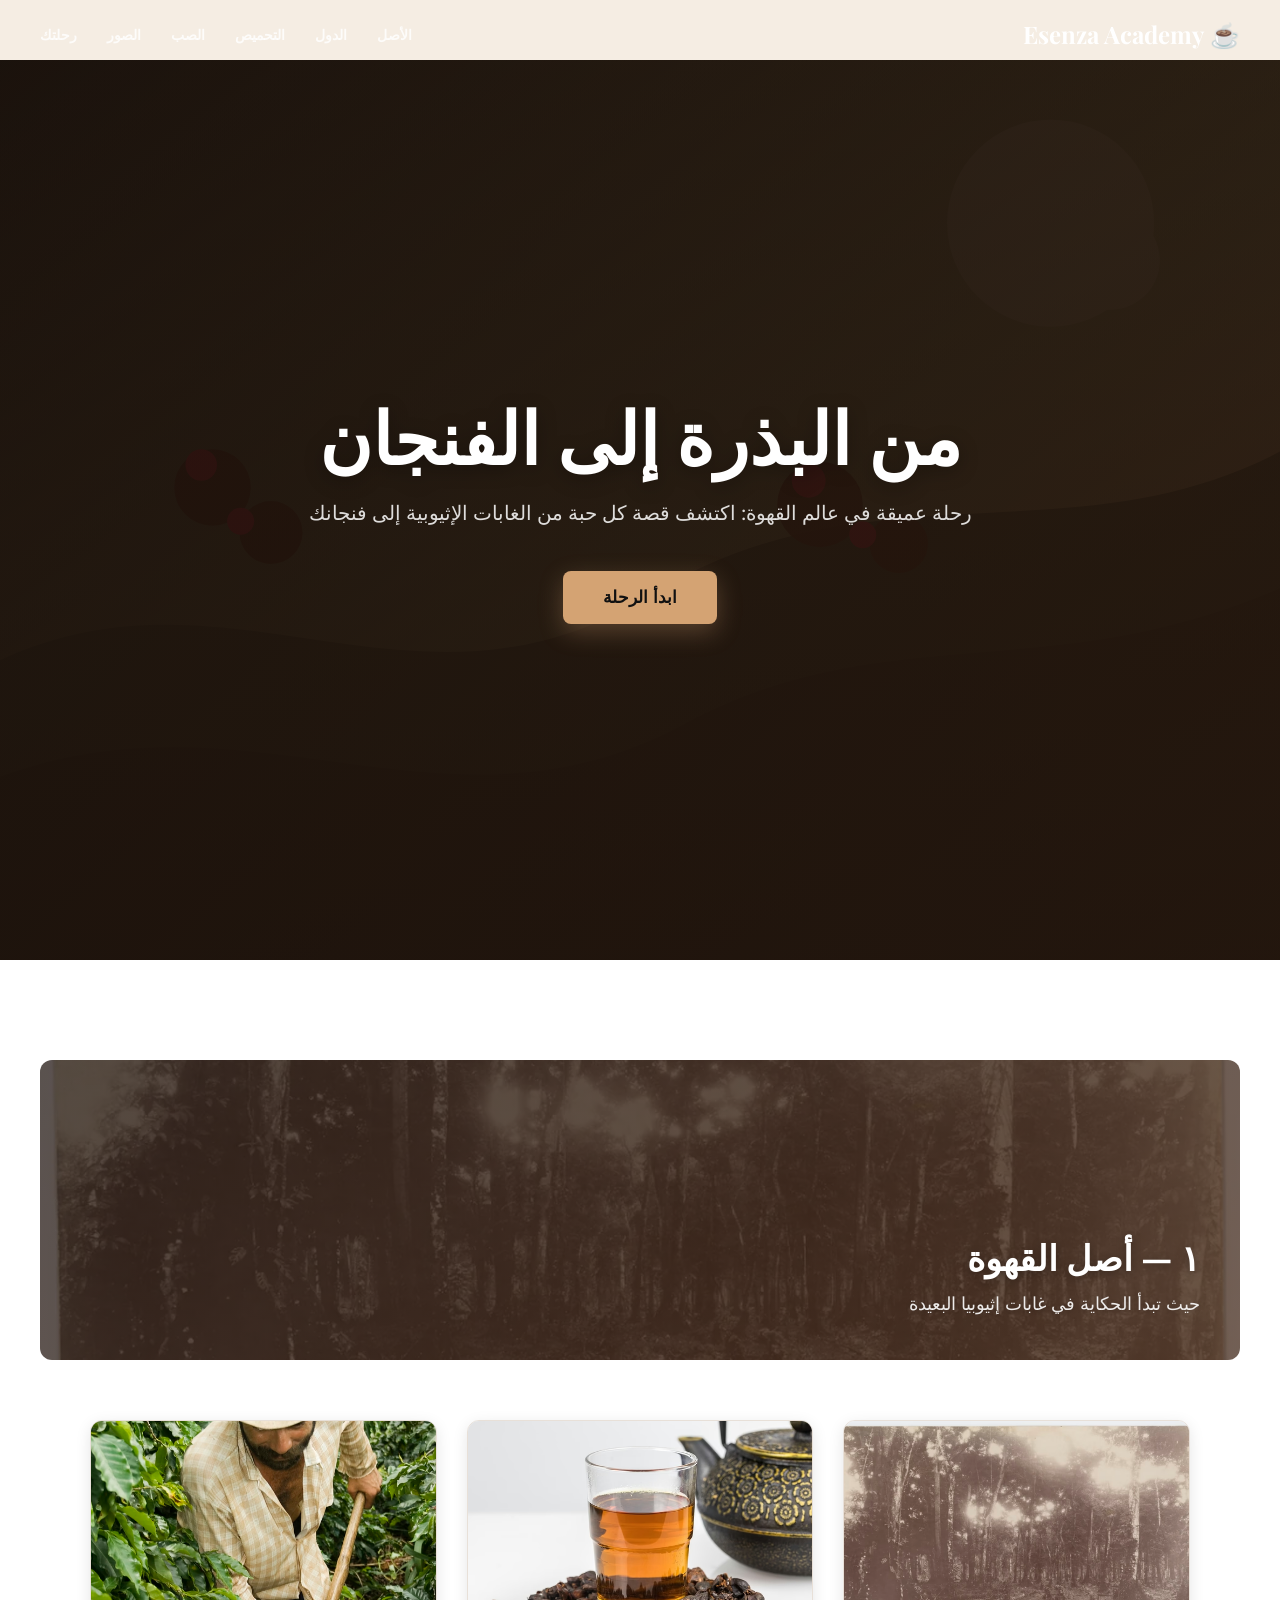
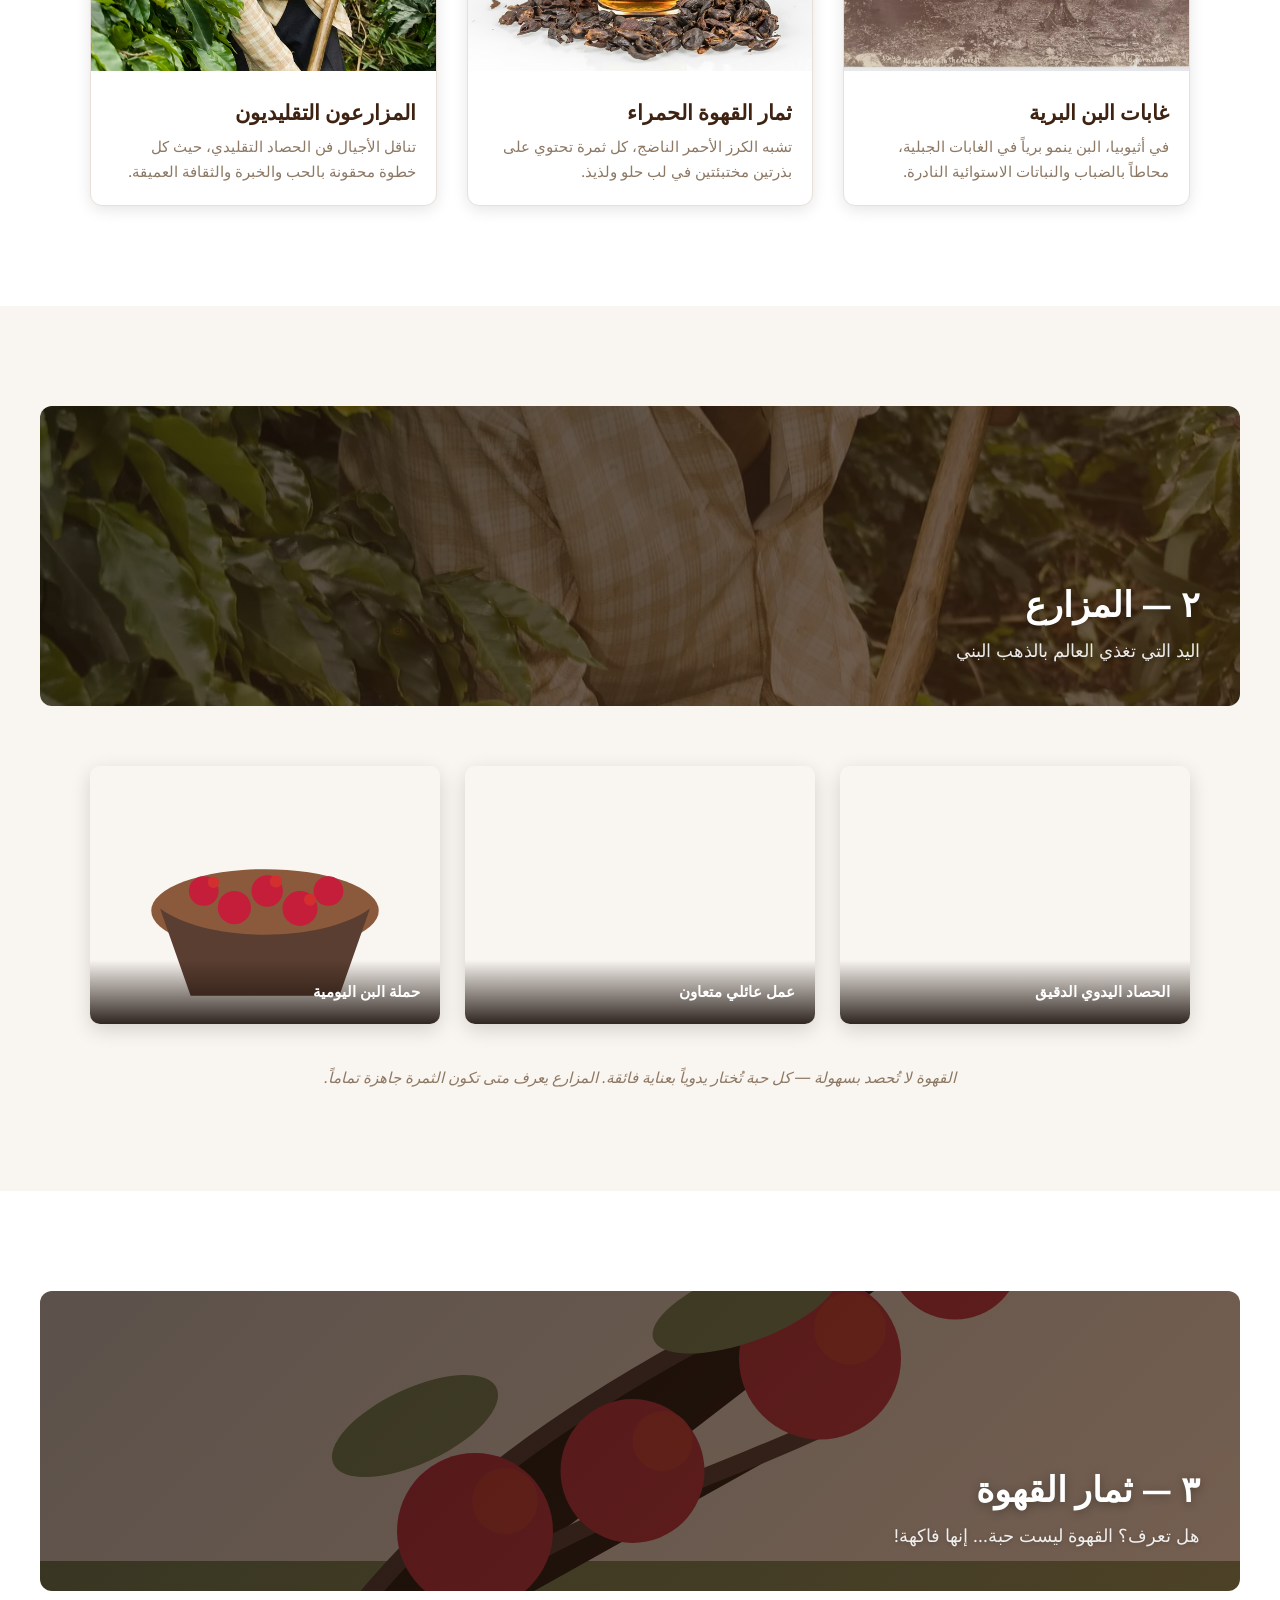
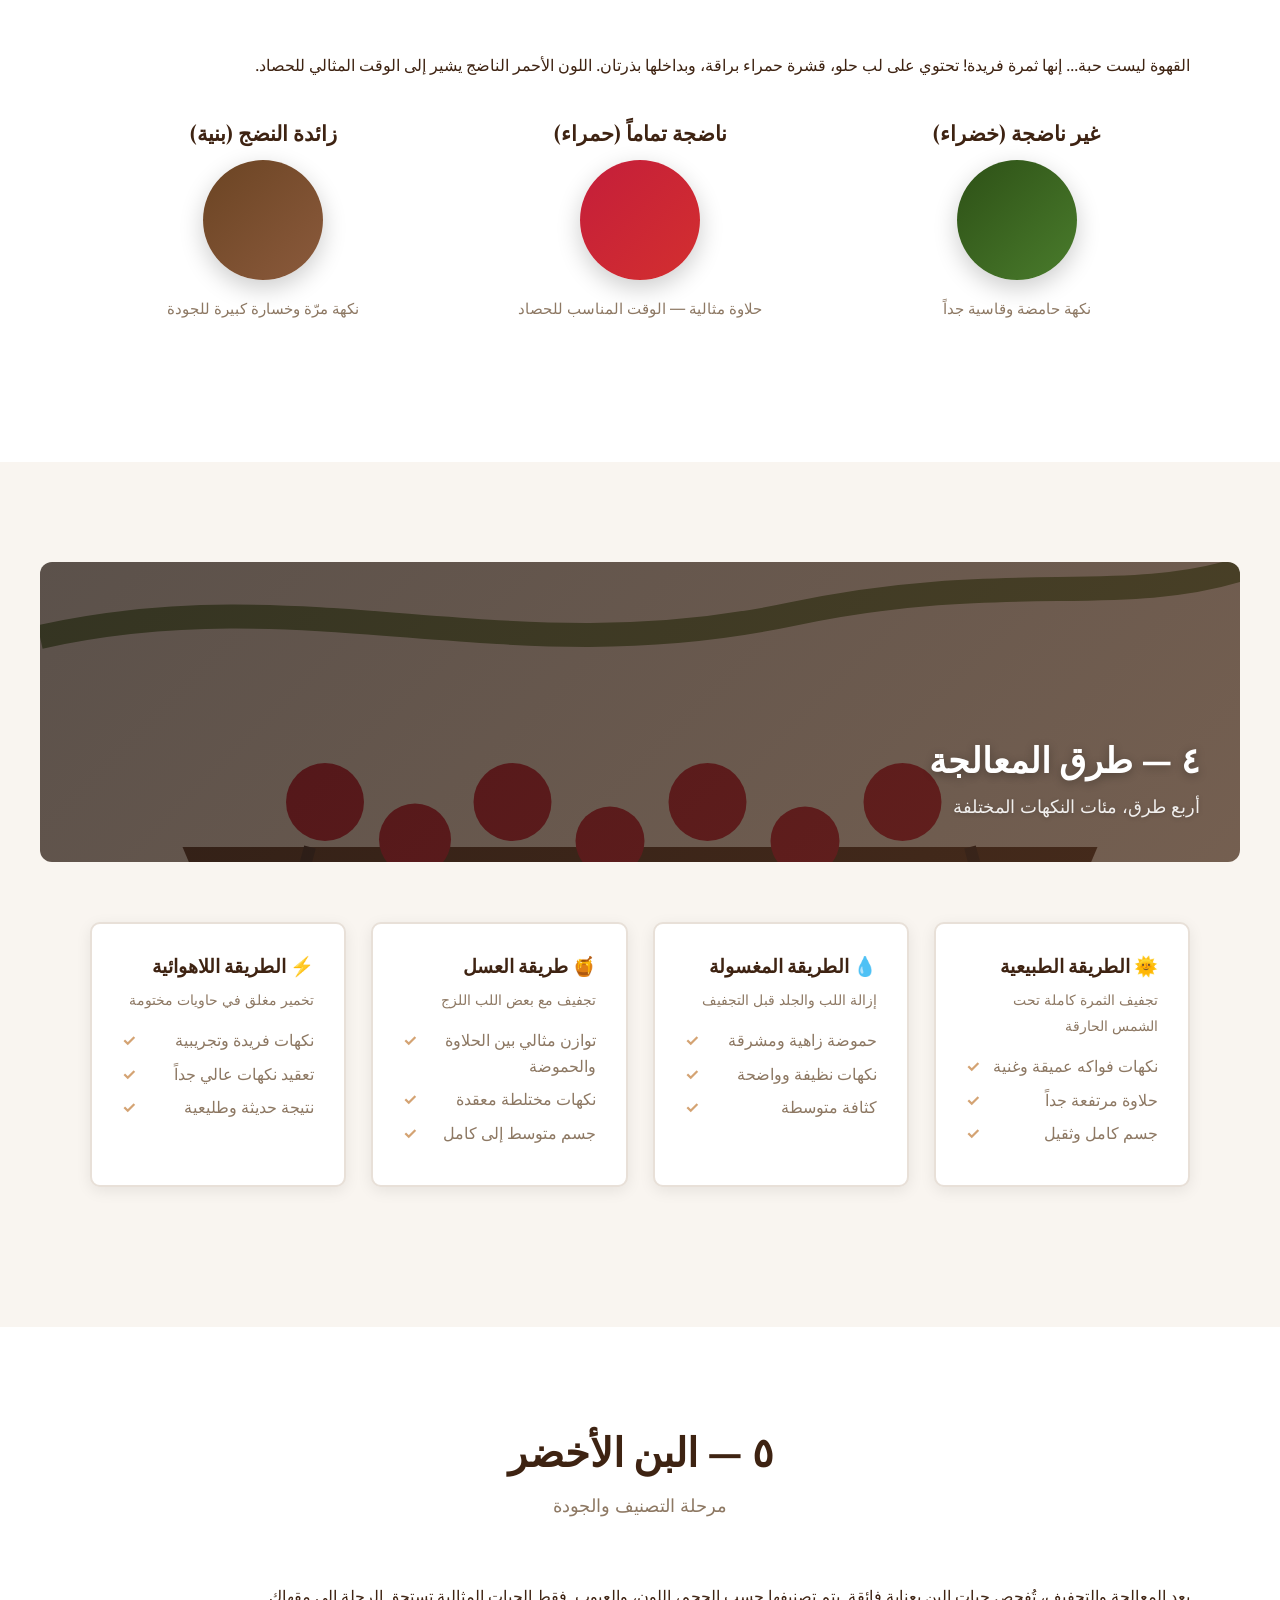
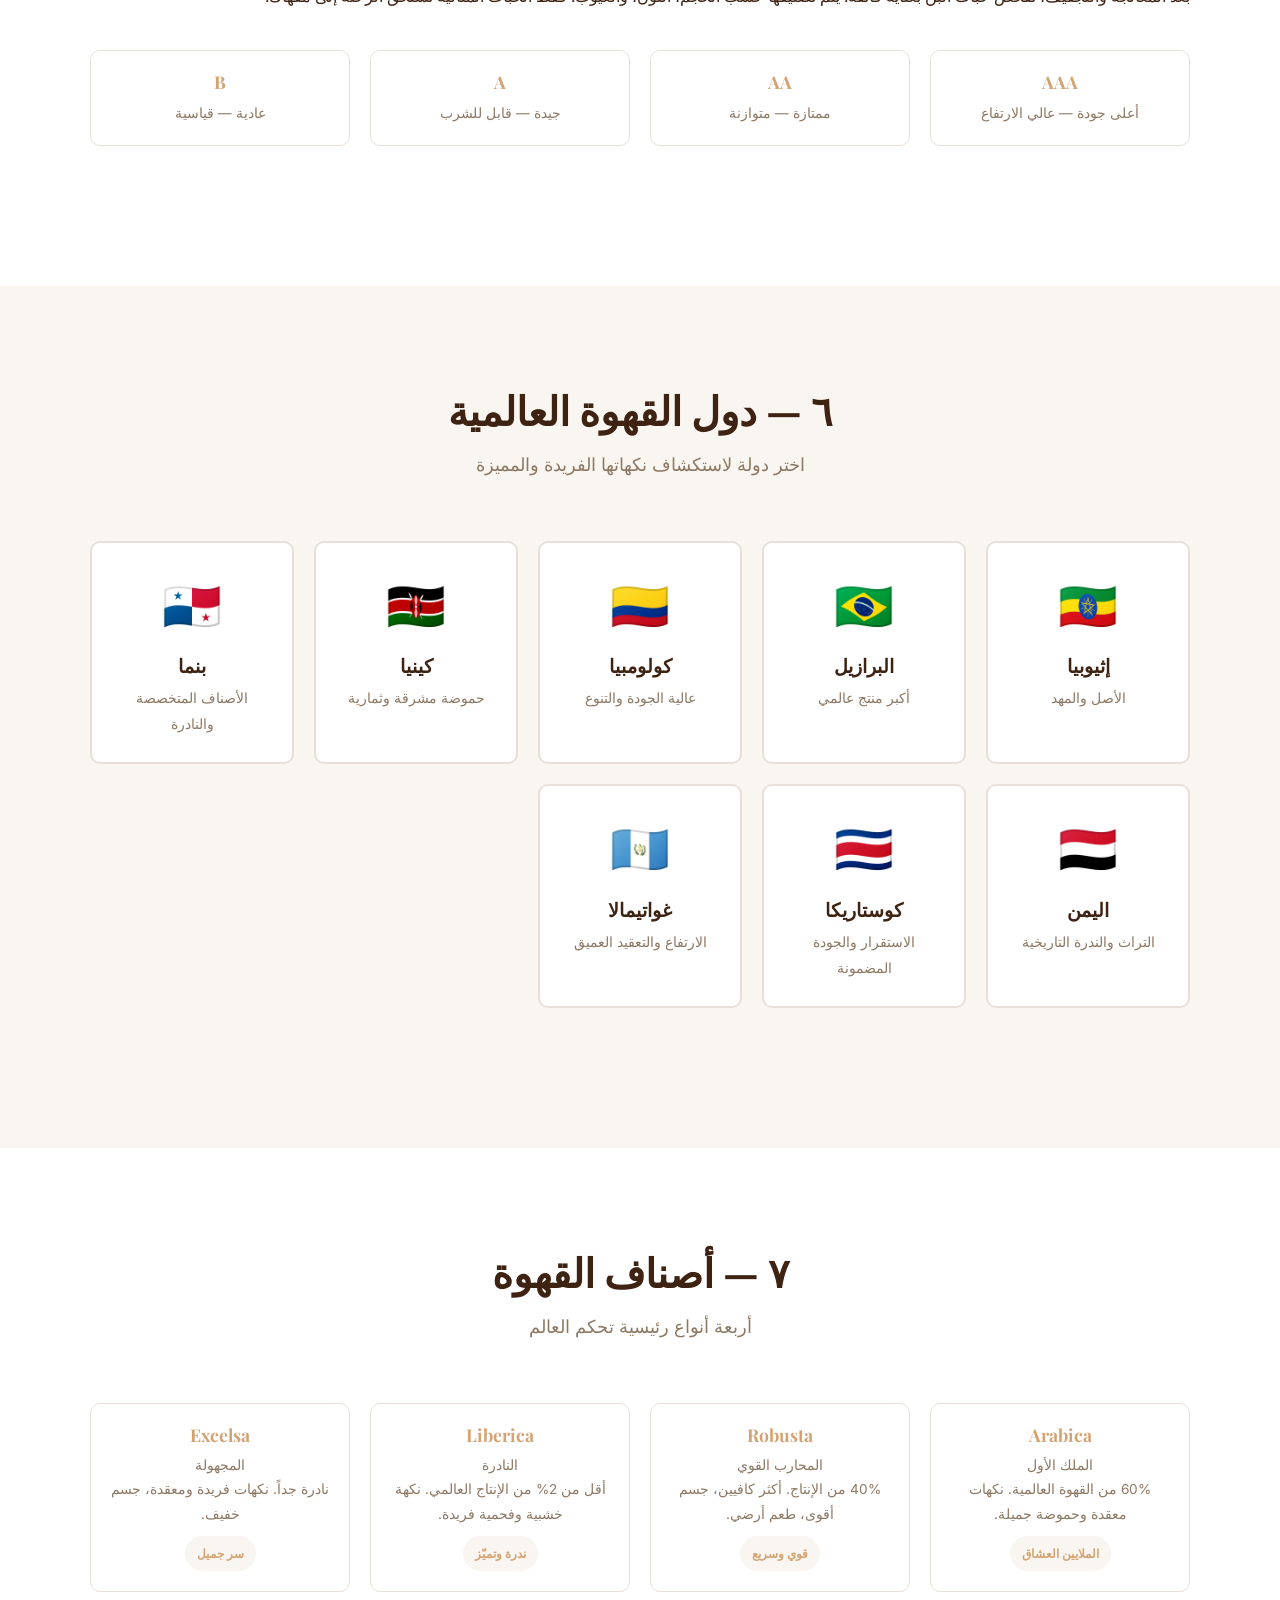
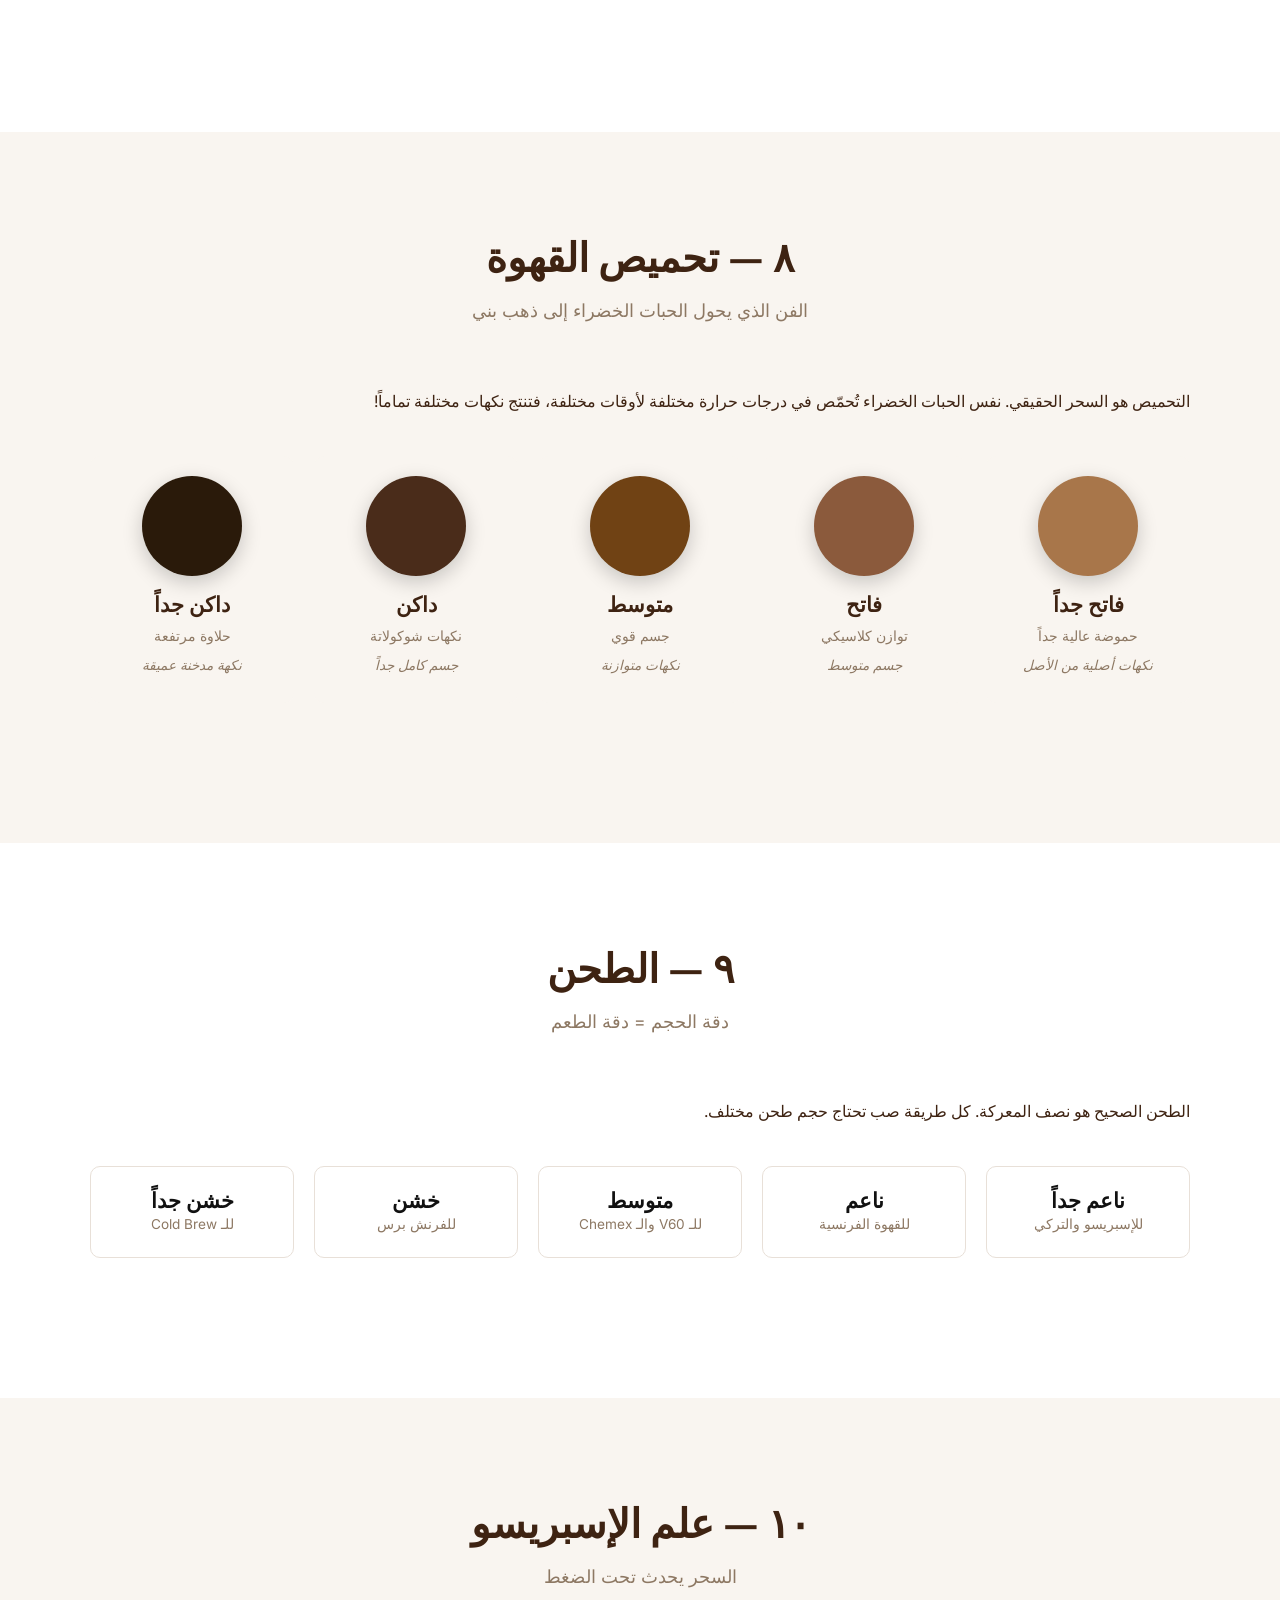
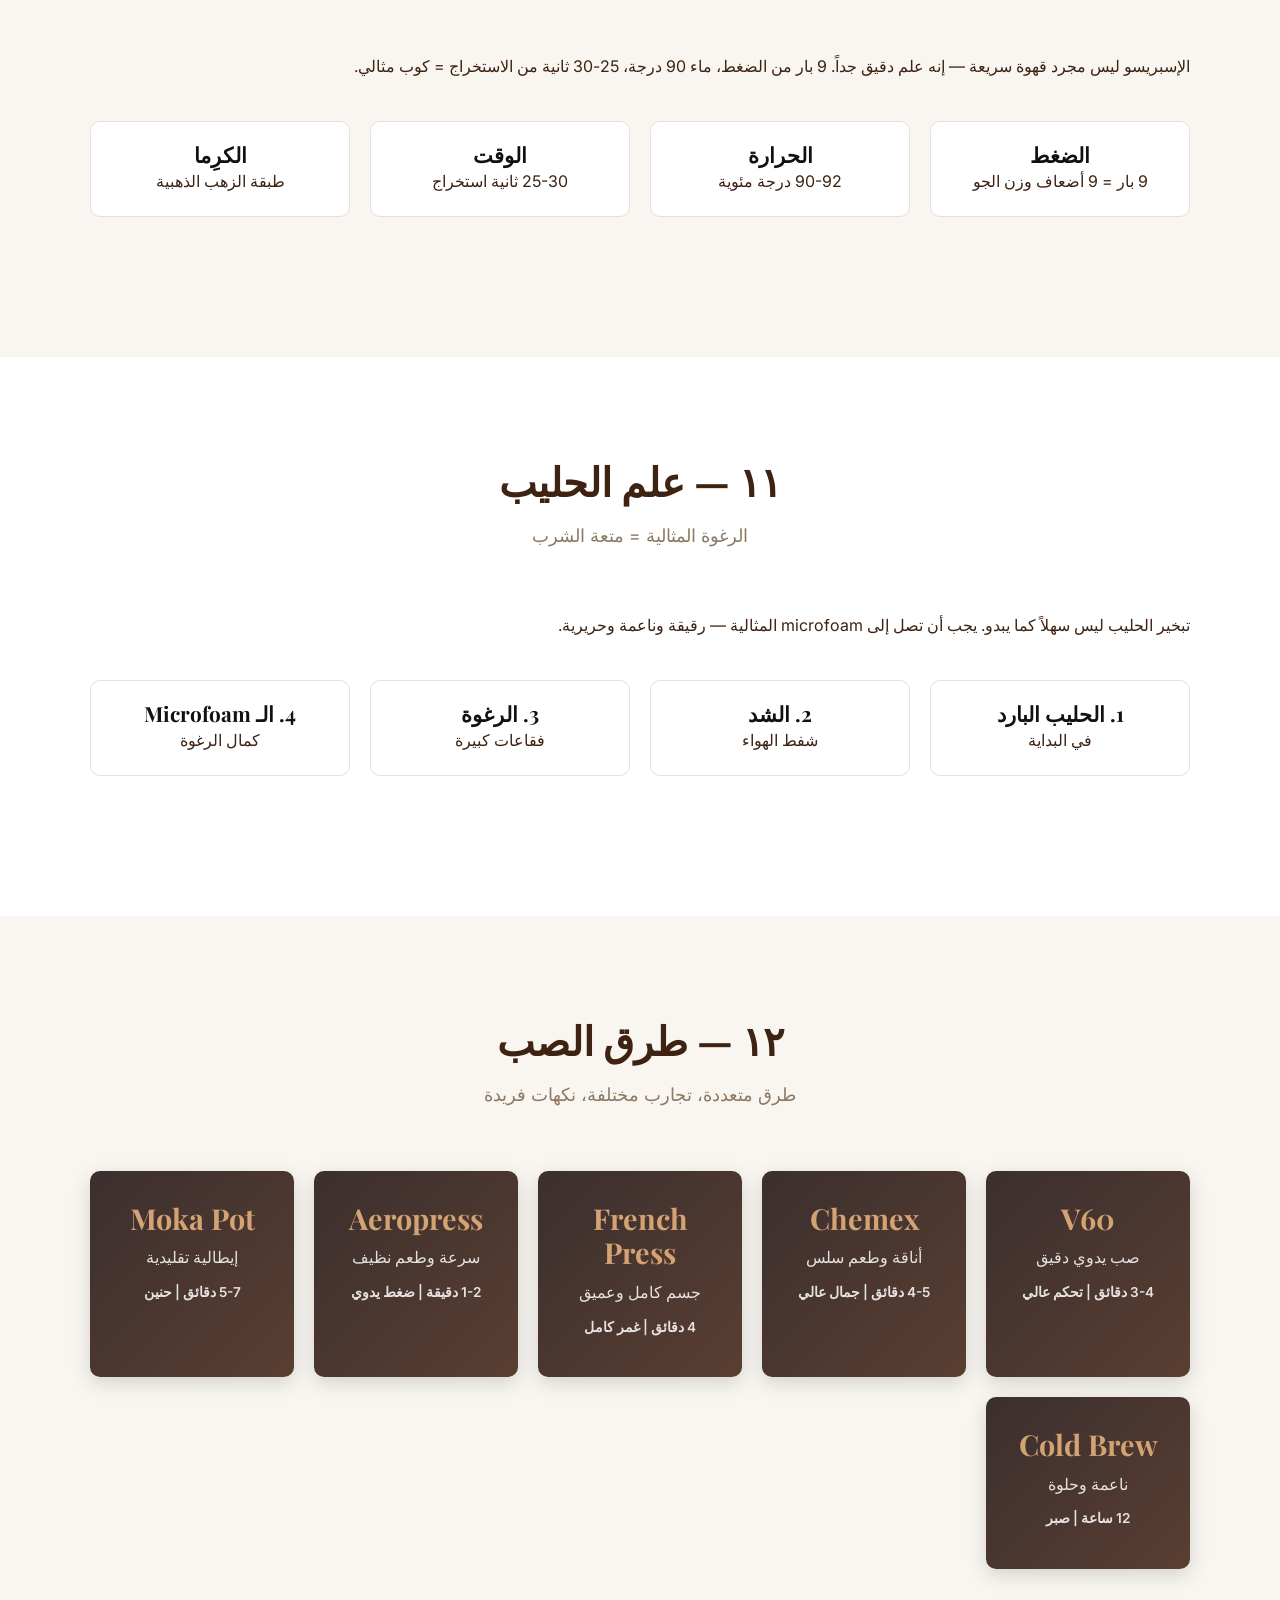
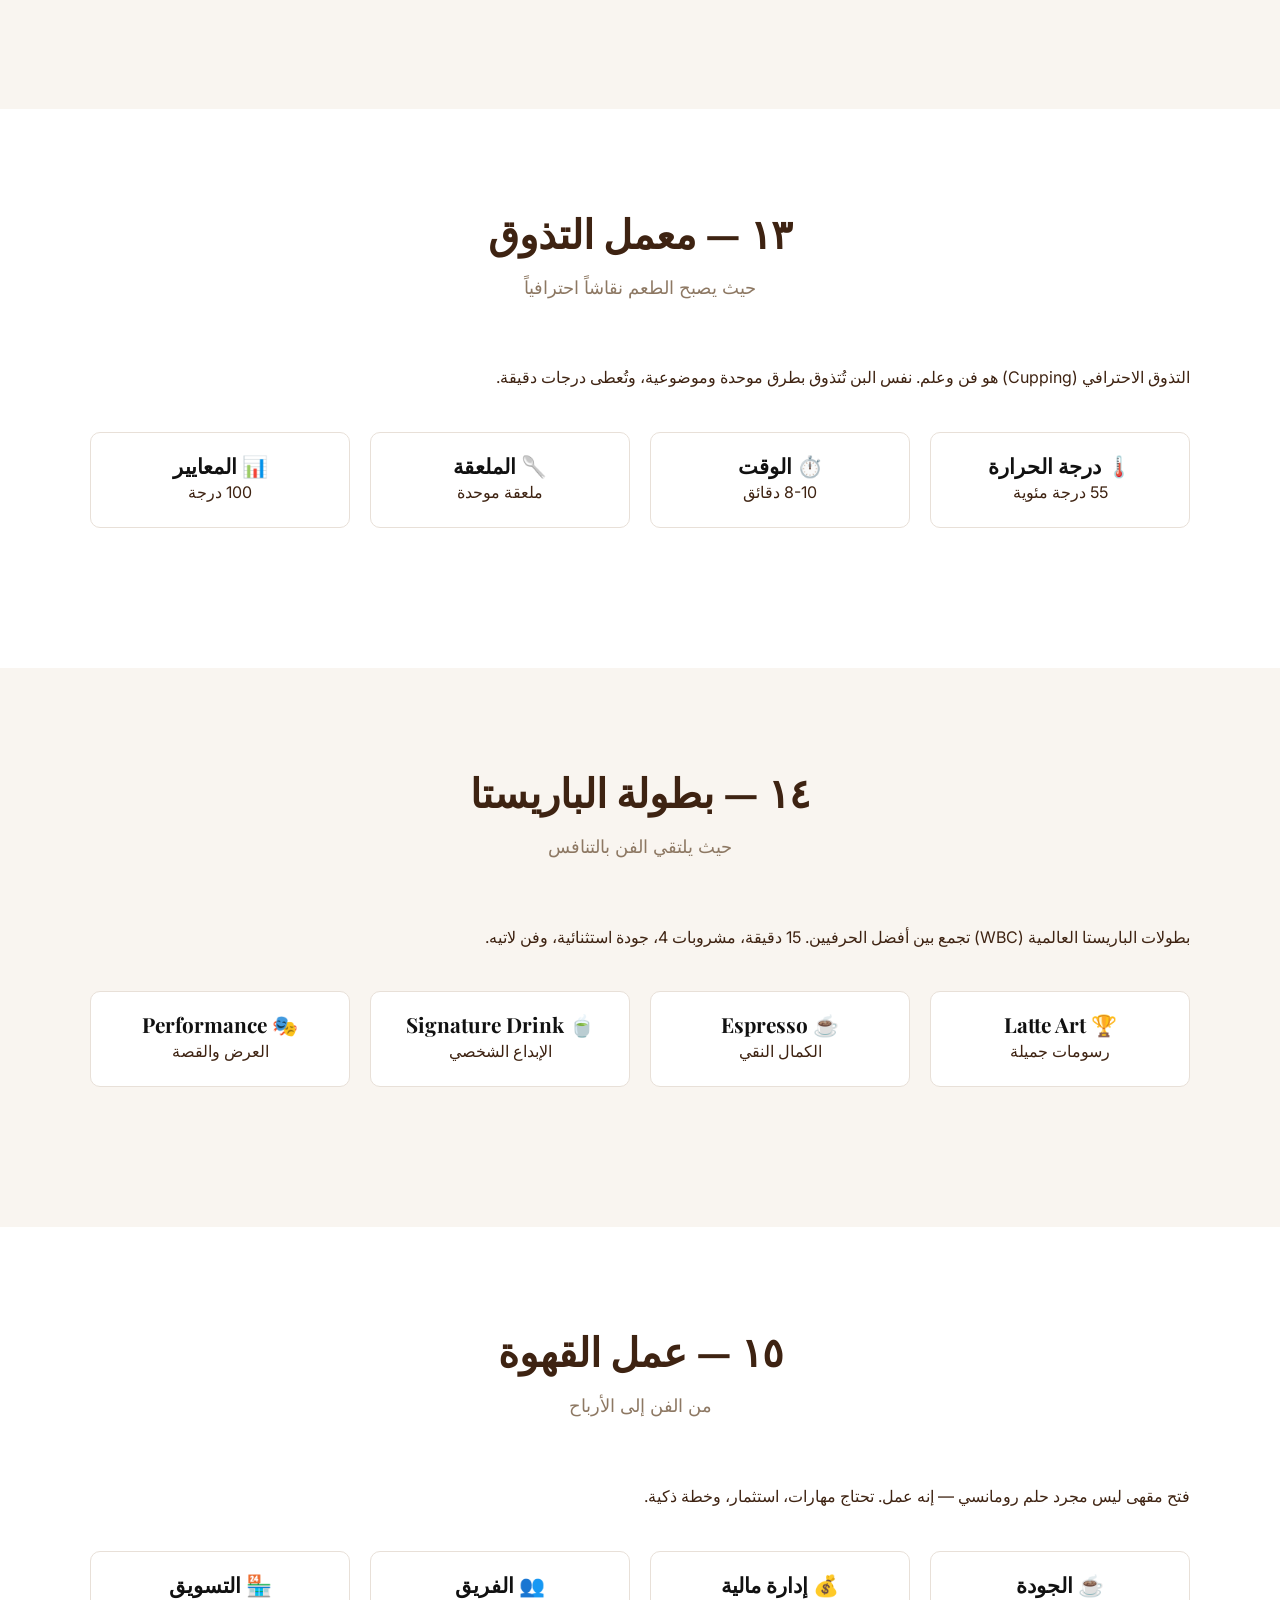
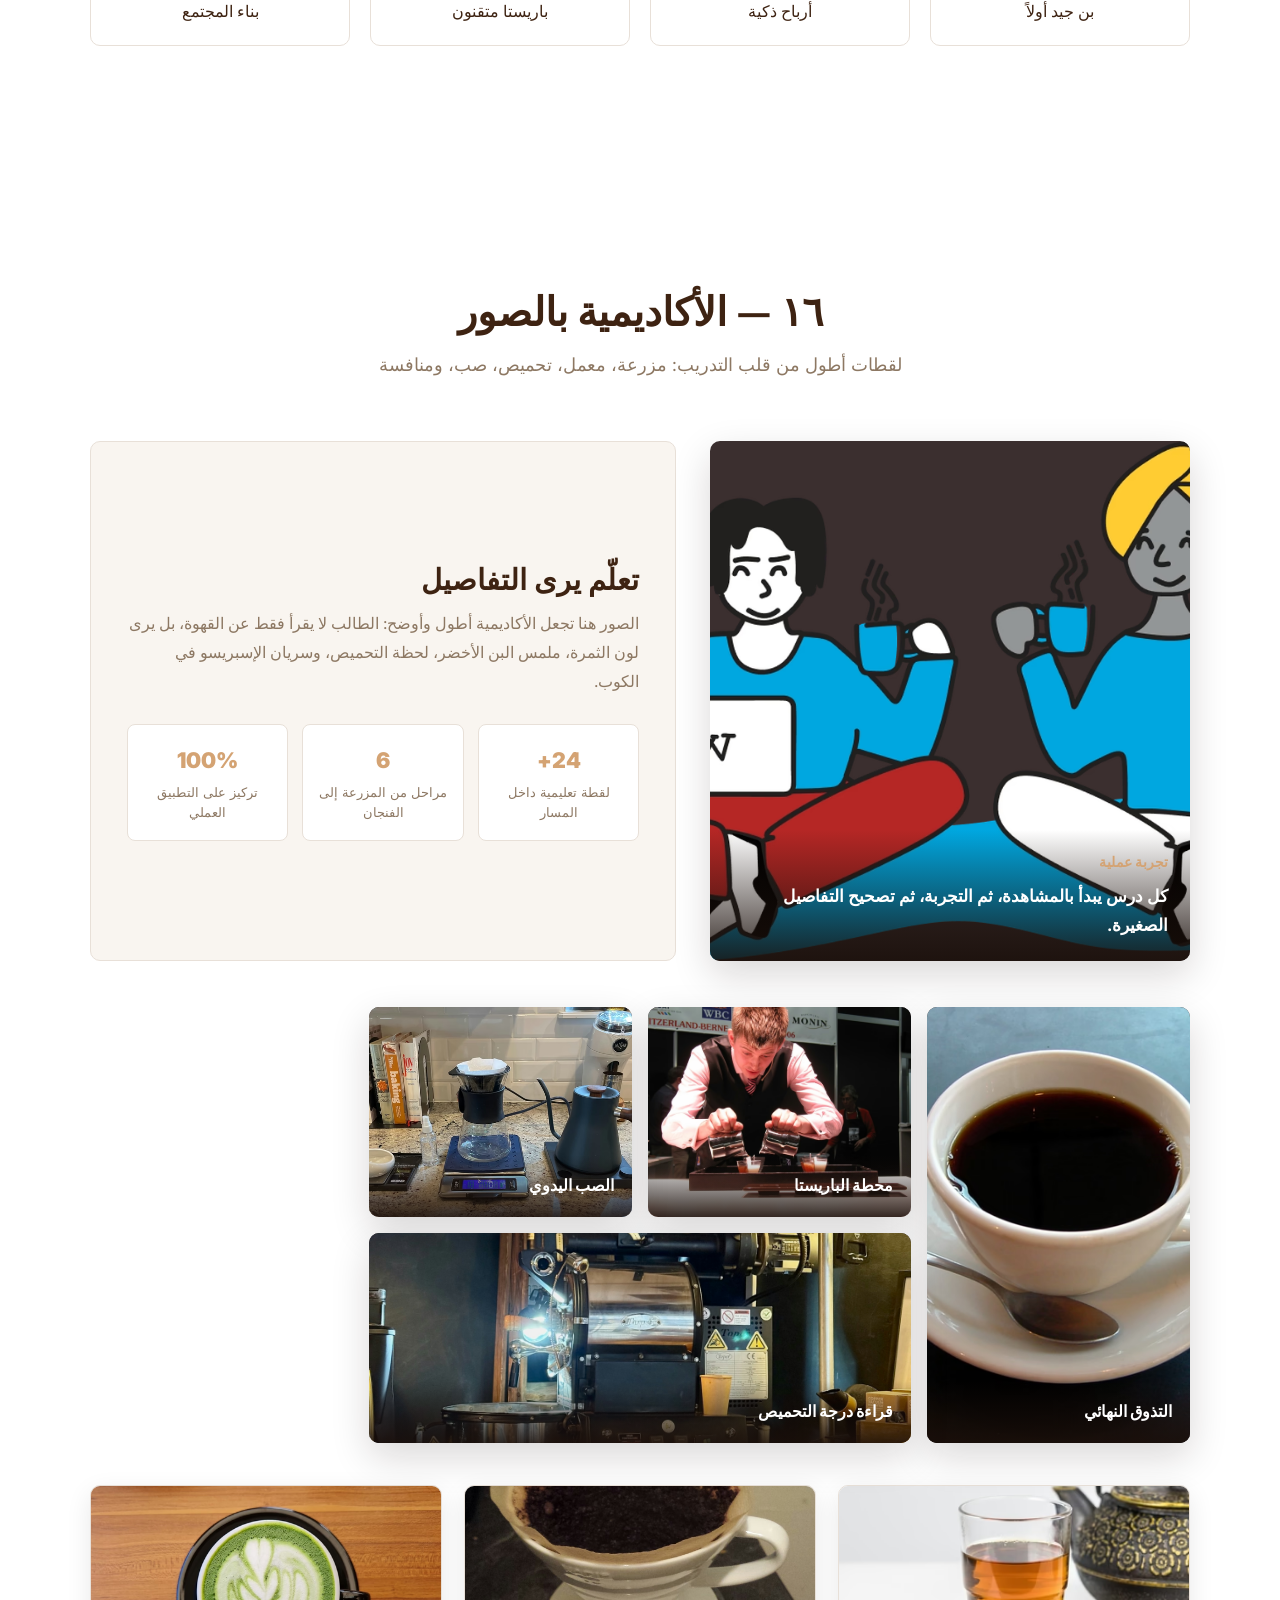
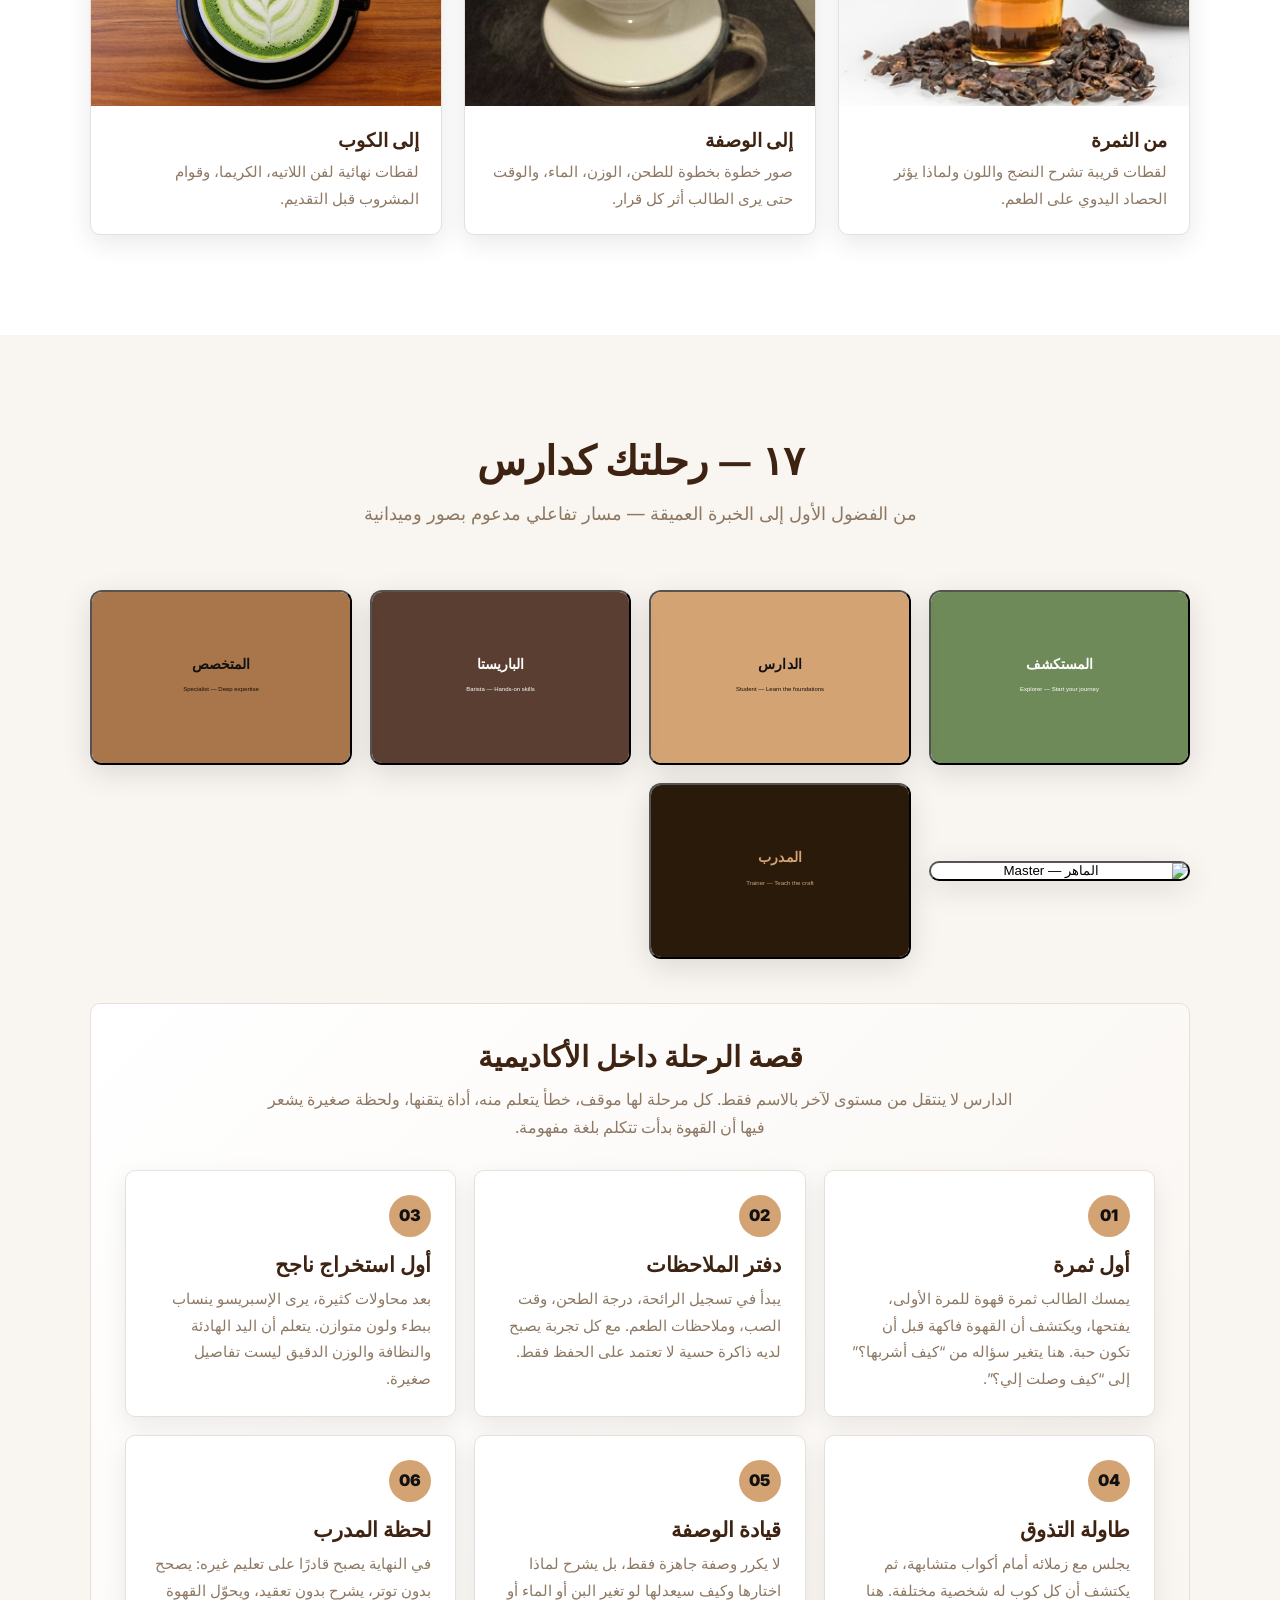
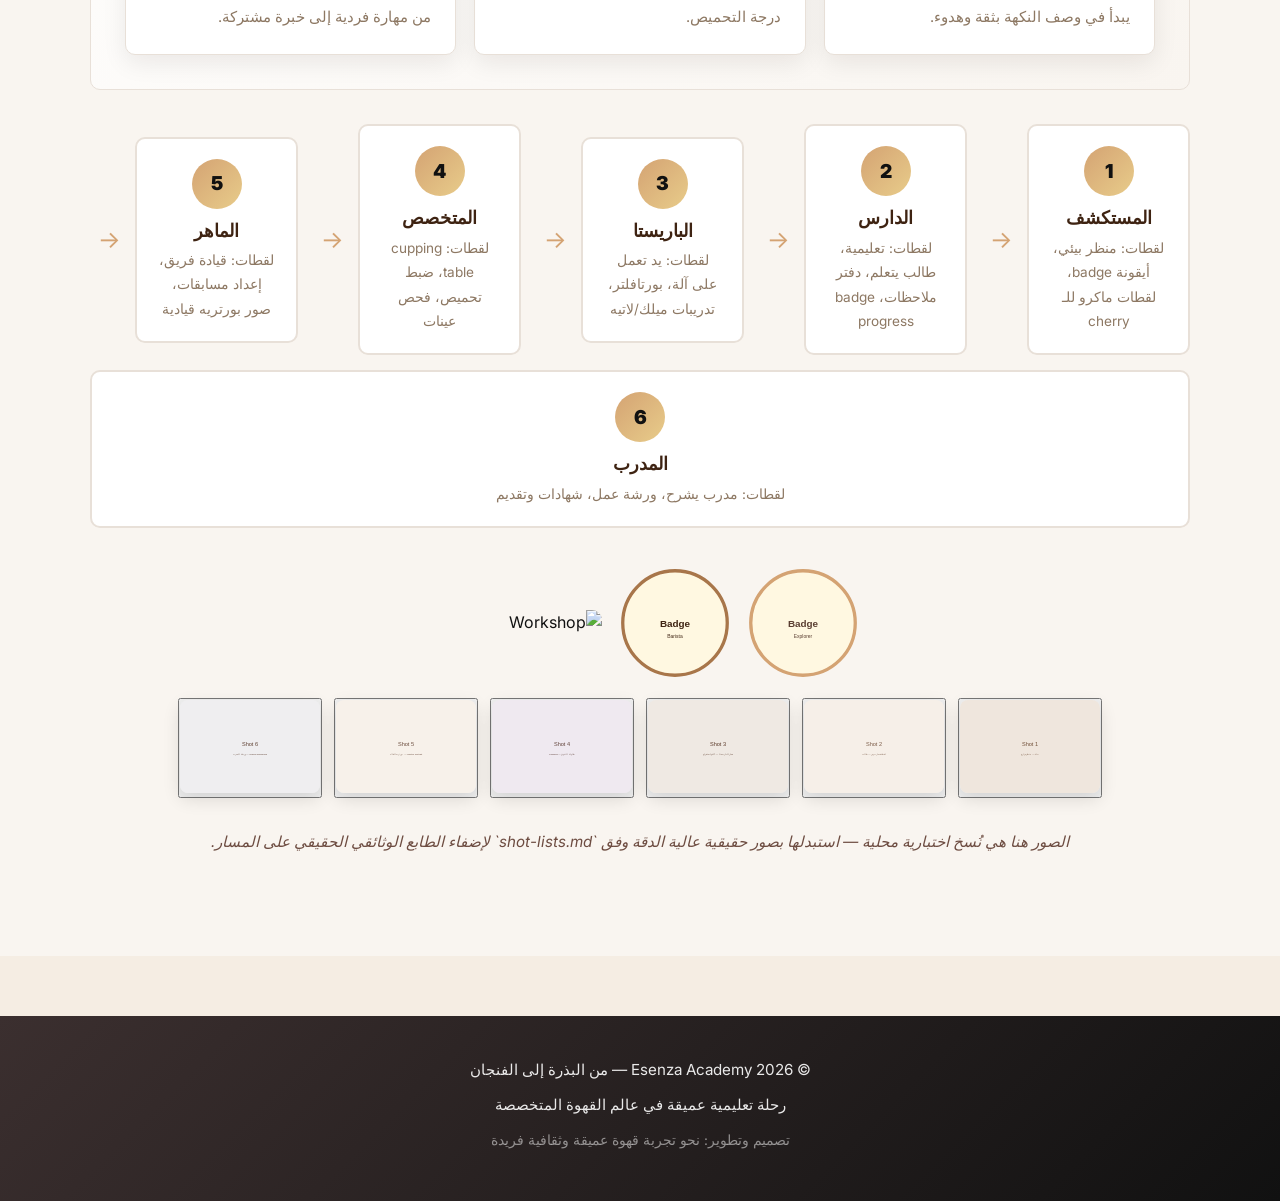
==== academy-index.html @ d003ab55 "Initial commit — أكاديمية الأيادي البيضاء للقهوة" ====
<!DOCTYPE html>
<html lang="ar" dir="rtl">
<head>
    <meta charset="UTF-8">
    <meta name="viewport" content="width=device-width, initial-scale=1.0">
    <meta name="description" content="Esenza Academy - From Seed to Cup: أكاديمية قهوة متخصصة تأخذك في رحلة من المزرعة إلى الفنجان">
    <title>Esenza Academy — من البذرة إلى الفنجان</title>
    <link rel="stylesheet" href="academy-styles.css">
    <link href="https://fonts.googleapis.com/css2?family=Playfair+Display:wght@400;700&family=Inter:wght@300;400;600;700&display=swap" rel="stylesheet">
</head>
<body>

<!-- NAVIGATION BAR -->
<nav class="navbar">
    <div class="nav-container">
        <div class="logo">
            <h1>☕ Esenza Academy</h1>
            <span>من البذرة إلى الفنجان</span>
        </div>
        <ul class="nav-links">
            <li><a href="#origin">الأصل</a></li>
            <li><a href="#origins-map">الدول</a></li>
            <li><a href="#roasting">التحميص</a></li>
            <li><a href="#brewing">الصب</a></li>
            <li><a href="#visual-academy">الصور</a></li>
            <li><a href="#journey">رحلتك</a></li>
        </ul>
    </div>
</nav>

<!-- HERO SECTION -->
<section class="hero">
    <div class="hero-overlay"></div>
    <div class="hero-content">
        <h1 class="hero-title">من البذرة إلى الفنجان</h1>
        <p class="hero-subtitle">رحلة عميقة في عالم القهوة: اكتشف قصة كل حبة من الغابات الإثيوبية إلى فنجانك</p>
        <button class="cta-button">ابدأ الرحلة</button>
    </div>
</section>

<!-- SECTION 1: THE ORIGIN OF COFFEE -->
<section id="origin" class="academy-section">
    <div class="section-hero" style="background: linear-gradient(135deg, rgba(26,15,10,0.7), rgba(62,35,18,0.7)), url('assets/images/derivatives/photo-forest-1280.webp'); background-size: cover; background-position: center;">
        <div class="section-header">
            <h2>١ — أصل القهوة</h2>
            <p>حيث تبدأ الحكاية في غابات إثيوبيا البعيدة</p>
        </div>
    </div>
    <div class="section-content">
        <div class="content-grid">
            <div class="content-card">
                <picture>
                    <source type="image/avif" srcset="assets/images/derivatives/photo-forest-320.avif 320w, assets/images/derivatives/photo-forest-640.avif 640w, assets/images/derivatives/photo-forest-1280.avif 1280w" sizes="(max-width:600px) 100vw, 600px">
                    <source type="image/webp" srcset="assets/images/derivatives/photo-forest-320.webp 320w, assets/images/derivatives/photo-forest-640.webp 640w, assets/images/derivatives/photo-forest-1280.webp 1280w" sizes="(max-width:600px) 100vw, 600px">
                    <img src="assets/images/raster/photo-forest.jpg" alt="غابات البن الإثيوبية" loading="lazy" decoding="async" width="800" height="533">
                </picture>
                <h3>غابات البن البرية</h3>
                <p>في أثيوبيا، البن ينمو برياً في الغابات الجبلية، محاطاً بالضباب والنباتات الاستوائية النادرة.</p>
            </div>
            <div class="content-card">
                <picture>
                    <source type="image/avif" srcset="assets/images/derivatives/photo-cherries-320.avif 320w, assets/images/derivatives/photo-cherries-640.avif 640w, assets/images/derivatives/photo-cherries-1280.avif 1280w" sizes="(max-width:600px) 100vw, 600px">
                    <source type="image/webp" srcset="assets/images/derivatives/photo-cherries-320.webp 320w, assets/images/derivatives/photo-cherries-640.webp 640w, assets/images/derivatives/photo-cherries-1280.webp 1280w" sizes="(max-width:600px) 100vw, 600px">
                    <img src="assets/images/raster/photo-cherries.jpg" alt="حبات البن الحمراء" loading="lazy" decoding="async" width="800" height="533">
                </picture>
                <h3>ثمار القهوة الحمراء</h3>
                <p>تشبه الكرز الأحمر الناضج، كل ثمرة تحتوي على بذرتين مختبئتين في لب حلو ولذيذ.</p>
            </div>
            <div class="content-card">
                <picture>
                    <source type="image/avif" srcset="assets/images/derivatives/photo-farmer-320.avif 320w, assets/images/derivatives/photo-farmer-640.avif 640w, assets/images/derivatives/photo-farmer-1280.avif 1280w" sizes="(max-width:600px) 100vw, 600px">
                    <source type="image/webp" srcset="assets/images/derivatives/photo-farmer-320.webp 320w, assets/images/derivatives/photo-farmer-640.webp 640w, assets/images/derivatives/photo-farmer-1280.webp 1280w" sizes="(max-width:600px) 100vw, 600px">
                    <img src="assets/images/raster/photo-farmer.jpg" alt="مزارعون إثيوبيون" loading="lazy" decoding="async" width="800" height="533">
                </picture>
                <h3>المزارعون التقليديون</h3>
                <p>تناقل الأجيال فن الحصاد التقليدي، حيث كل خطوة محقونة بالحب والخبرة والثقافة العميقة.</p>
            </div>
        </div>
    </div>
</section>

<!-- SECTION 2: THE FARMER -->
<section class="academy-section alternate-bg">
    <div class="section-hero" style="background: linear-gradient(135deg, rgba(26,15,10,0.7), rgba(62,35,18,0.7)), url('assets/images/derivatives/photo-farmer-1280.webp'); background-size: cover; background-position: center;">
        <div class="section-header">
            <h2>٢ — المزارع</h2>
            <p>اليد التي تغذي العالم بالذهب البني</p>
        </div>
    </div>
    <div class="section-content">
        <div class="farmer-gallery">
            <div class="gallery-item">
                <picture>
                    <source type="image/avif" srcset="assets/images/derivatives/photo-cherries-320.avif 320w, assets/images/derivatives/photo-cherries-640.avif 640w, assets/images/derivatives/photo-cherries-1280.avif 1280w" sizes="(max-width:600px) 100vw, 200px">
                    <source type="image/webp" srcset="assets/images/derivatives/photo-cherries-320.webp 320w, assets/images/derivatives/photo-cherries-640.webp 640w, assets/images/derivatives/photo-cherries-1280.webp 1280w" sizes="(max-width:600px) 100vw, 200px">
                    <img src="assets/images/raster/photo-cherries.jpg" alt="حصاد البن" loading="lazy" decoding="async" width="200" height="133">
                </picture>
                <span class="caption">الحصاد اليدوي الدقيق</span>
            </div>
            <div class="gallery-item">
                <picture>
                    <source type="image/avif" srcset="assets/images/derivatives/photo-farmer-320.avif 320w, assets/images/derivatives/photo-farmer-640.avif 640w, assets/images/derivatives/photo-farmer-1280.avif 1280w" sizes="(max-width:600px) 100vw, 200px">
                    <source type="image/webp" srcset="assets/images/derivatives/photo-farmer-320.webp 320w, assets/images/derivatives/photo-farmer-640.webp 640w, assets/images/derivatives/photo-farmer-1280.webp 1280w" sizes="(max-width:600px) 100vw, 200px">
                    <img src="assets/images/raster/photo-farmer.jpg" alt="عائلة تعمل" loading="lazy" decoding="async" width="200" height="133">
                </picture>
                <span class="caption">عمل عائلي متعاون</span>
            </div>
            <div class="gallery-item">
                <img src="assets/images/photo-basket.min.svg" alt="سلة حصاد" loading="lazy" decoding="async">
                <span class="caption">حملة البن اليومية</span>
            </div>
        </div>
        <p class="gallery-description">القهوة لا تُحصد بسهولة — كل حبة تُختار يدوياً بعناية فائقة. المزارع يعرف متى تكون الثمرة جاهزة تماماً.</p>
    </div>
</section>

<!-- SECTION 3: COFFEE CHERRIES -->
<section class="academy-section">
    <div class="section-hero" style="background: linear-gradient(135deg, rgba(26,15,10,0.7), rgba(62,35,18,0.7)), url('assets/images/photo-cherries.min.svg'); background-size: cover; background-position: center;">
        <div class="section-header">
            <h2>٣ — ثمار القهوة</h2>
            <p>هل تعرف؟ القهوة ليست حبة... إنها فاكهة!</p>
        </div>
    </div>
    <div class="section-content">
        <p>القهوة ليست حبة... إنها ثمرة فريدة! تحتوي على لب حلو، قشرة حمراء براقة، وبداخلها بذرتان. اللون الأحمر الناضج يشير إلى الوقت المثالي للحصاد.</p>
        <div class="cherry-comparison">
            <div class="cherry-state">
                <h4>غير ناضجة (خضراء)</h4>
                <div class="cherry-circle" style="background: linear-gradient(135deg, #2d5016, #4a7c2c);"></div>
                <p>نكهة حامضة وقاسية جداً</p>
            </div>
            <div class="cherry-state">
                <h4>ناضجة تماماً (حمراء)</h4>
                <div class="cherry-circle" style="background: linear-gradient(135deg, #c41e3a, #d32f2f);"></div>
                <p>حلاوة مثالية — الوقت المناسب للحصاد</p>
            </div>
            <div class="cherry-state">
                <h4>زائدة النضج (بنية)</h4>
                <div class="cherry-circle" style="background: linear-gradient(135deg, #6b4423, #8b5a3c);"></div>
                <p>نكهة مرّة وخسارة كبيرة للجودة</p>
            </div>
        </div>
    </div>
</section>

<!-- SECTION 4: PROCESSING METHODS -->
<section class="academy-section alternate-bg">
    <div class="section-hero" style="background: linear-gradient(135deg, rgba(26,15,10,0.7), rgba(62,35,18,0.7)), url('assets/images/photo-processing.min.svg'); background-size: cover; background-position: center;">
        <div class="section-header">
            <h2>٤ — طرق المعالجة</h2>
            <p>أربع طرق، مئات النكهات المختلفة</p>
        </div>
    </div>
    <div class="section-content">
        <div class="processing-comparison">
            <div class="process-card">
                <h3>🌞 الطريقة الطبيعية</h3>
                <p>تجفيف الثمرة كاملة تحت الشمس الحارقة</p>
                <ul>
                    <li>نكهات فواكه عميقة وغنية</li>
                    <li>حلاوة مرتفعة جداً</li>
                    <li>جسم كامل وثقيل</li>
                </ul>
            </div>
            <div class="process-card">
                <h3>💧 الطريقة المغسولة</h3>
                <p>إزالة اللب والجلد قبل التجفيف</p>
                <ul>
                    <li>حموضة زاهية ومشرقة</li>
                    <li>نكهات نظيفة وواضحة</li>
                    <li>كثافة متوسطة</li>
                </ul>
            </div>
            <div class="process-card">
                <h3>🍯 طريقة العسل</h3>
                <p>تجفيف مع بعض اللب اللزج</p>
                <ul>
                    <li>توازن مثالي بين الحلاوة والحموضة</li>
                    <li>نكهات مختلطة معقدة</li>
                    <li>جسم متوسط إلى كامل</li>
                </ul>
            </div>
            <div class="process-card">
                <h3>⚡ الطريقة اللاهوائية</h3>
                <p>تخمير مغلق في حاويات مختومة</p>
                <ul>
                    <li>نكهات فريدة وتجريبية</li>
                    <li>تعقيد نكهات عالي جداً</li>
                    <li>نتيجة حديثة وطليعية</li>
                </ul>
            </div>
        </div>
    </div>
</section>

<!-- SECTION 5: GREEN COFFEE -->
<section class="academy-section">
    <div class="section-header-standalone">
        <h2>٥ — البن الأخضر</h2>
        <p>مرحلة التصنيف والجودة</p>
    </div>
    <div class="section-content">
        <div class="green-coffee-info">
            <p>بعد المعالجة والتجفيف، تُفحص حبات البن بعناية فائقة. يتم تصنيفها حسب الحجم، اللون، والعيوب. فقط الحبات المثالية تستحق الرحلة إلى مقهاك.</p>
            <div class="grading-scale">
                <div class="grade-item">
                    <h4>AAA</h4>
                    <p>أعلى جودة — عالي الارتفاع</p>
                </div>
                <div class="grade-item">
                    <h4>AA</h4>
                    <p>ممتازة — متوازنة</p>
                </div>
                <div class="grade-item">
                    <h4>A</h4>
                    <p>جيدة — قابل للشرب</p>
                </div>
                <div class="grade-item">
                    <h4>B</h4>
                    <p>عادية — قياسية</p>
                </div>
            </div>
        </div>
    </div>
</section>

<!-- SECTION 6: WORLD ORIGINS MAP (Interactive) -->
<section id="origins-map" class="academy-section alternate-bg">
    <div class="section-header-standalone">
        <h2>٦ — دول القهوة العالمية</h2>
        <p>اختر دولة لاستكشاف نكهاتها الفريدة والمميزة</p>
    </div>
    <div class="section-content">
        <div class="origins-grid">
            <div class="origin-card" data-country="ethiopia">
                <div class="origin-flag">🇪🇹</div>
                <h3>إثيوبيا</h3>
                <p>الأصل والمهد</p>
                <div class="origin-popup" style="display: none;">
                    <h4>إثيوبيا — مهد القهوة</h4>
                    <p>نكهات زهرية وفواكه استوائية فريدة</p>
                    <p><strong>معالجات:</strong> طبيعية، مغسولة</p>
                    <p><strong>الأصناف:</strong> Ethiopian Heirloom, Yirgacheffe</p>
                </div>
            </div>
            <div class="origin-card" data-country="brazil">
                <div class="origin-flag">🇧🇷</div>
                <h3>البرازيل</h3>
                <p>أكبر منتج عالمي</p>
                <div class="origin-popup" style="display: none;">
                    <h4>البرازيل — الرائدة العالمية</h4>
                    <p>نكهات فول سوداني وشوكولاتة دافئة</p>
                    <p><strong>معالجات:</strong> طبيعية، مغسولة</p>
                    <p><strong>الأصناف:</strong> Bourbon, Typica, Catuai</p>
                </div>
            </div>
            <div class="origin-card" data-country="colombia">
                <div class="origin-flag">🇨🇴</div>
                <h3>كولومبيا</h3>
                <p>عالية الجودة والتنوع</p>
                <div class="origin-popup" style="display: none;">
                    <h4>كولومبيا — الجودة العليا</h4>
                    <p>توازن مثالي بين حموضة مشرقة وجسم كامل</p>
                    <p><strong>معالجات:</strong> مغسولة بشكل أساسي</p>
                    <p><strong>الأصناف:</strong> Typica, Bourbon, Geisha</p>
                </div>
            </div>
            <div class="origin-card" data-country="kenya">
                <div class="origin-flag">🇰🇪</div>
                <h3>كينيا</h3>
                <p>حموضة مشرقة وثمارية</p>
                <div class="origin-popup" style="display: none;">
                    <h4>كينيا — التمييز والتعقيد</h4>
                    <p>نكهات برتقال زاهي وتوت سوداء</p>
                    <p><strong>معالجات:</strong> مغسولة</p>
                    <p><strong>الأصناف:</strong> SL28, SL34</p>
                </div>
            </div>
            <div class="origin-card" data-country="panama">
                <div class="origin-flag">🇵🇦</div>
                <h3>بنما</h3>
                <p>الأصناف المتخصصة والنادرة</p>
                <div class="origin-popup" style="display: none;">
                    <h4>بنما — الفن والتجريب</h4>
                    <p>نكهات زهرية وحساسة جداً وفريدة</p>
                    <p><strong>معالجات:</strong> طبيعية، عسل، لاهوائية</p>
                    <p><strong>الأصناف:</strong> Geisha, Bourbon</p>
                </div>
            </div>
            <div class="origin-card" data-country="yemen">
                <div class="origin-flag">🇾🇪</div>
                <h3>اليمن</h3>
                <p>التراث والندرة التاريخية</p>
                <div class="origin-popup" style="display: none;">
                    <h4>اليمن — الكلاسيكية الخالدة</h4>
                    <p>نكهات عنبية وتوابل شرقية</p>
                    <p><strong>معالجات:</strong> طبيعية بشكل حصري</p>
                    <p><strong>الأصناف:</strong> Mocha Mattari</p>
                </div>
            </div>
            <div class="origin-card" data-country="costa-rica">
                <div class="origin-flag">🇨🇷</div>
                <h3>كوستاريكا</h3>
                <p>الاستقرار والجودة المضمونة</p>
                <div class="origin-popup" style="display: none;">
                    <h4>كوستاريكا — الموثوقية العالية</h4>
                    <p>نكهات شوكولاتة غنية ومكسرات</p>
                    <p><strong>معالجات:</strong> مغسولة، عسل</p>
                    <p><strong>الأصناف:</strong> Bourbon, Catuai</p>
                </div>
            </div>
            <div class="origin-card" data-country="guatemala">
                <div class="origin-flag">🇬🇹</div>
                <h3>غواتيمالا</h3>
                <p>الارتفاع والتعقيد العميق</p>
                <div class="origin-popup" style="display: none;">
                    <h4>غواتيمالا — الجبلية العميقة</h4>
                    <p>نكهات مدخنة وتوابل دافئة</p>
                    <p><strong>معالجات:</strong> مغسولة بشكل أساسي</p>
                    <p><strong>الأصناف:</strong> Bourbon, Typica, Catuai</p>
                </div>
            </div>
        </div>
    </div>
</section>

<!-- SECTION 7: COFFEE VARIETIES -->
<section class="academy-section">
    <div class="section-header-standalone">
        <h2>٧ — أصناف القهوة</h2>
        <p>أربعة أنواع رئيسية تحكم العالم</p>
    </div>
    <div class="section-content">
        <div class="varieties-grid">
            <div class="variety-card">
                <h3>Arabica</h3>
                <p>الملك الأول</p>
                <p class="variety-detail">60% من القهوة العالمية. نكهات معقدة وحموضة جميلة.</p>
                <span class="variety-stat">الملايين العشاق</span>
            </div>
            <div class="variety-card">
                <h3>Robusta</h3>
                <p>المحارب القوي</p>
                <p class="variety-detail">40% من الإنتاج. أكثر كافيين، جسم أقوى، طعم أرضي.</p>
                <span class="variety-stat">قوي وسريع</span>
            </div>
            <div class="variety-card">
                <h3>Liberica</h3>
                <p>النادرة</p>
                <p class="variety-detail">أقل من 2% من الإنتاج العالمي. نكهة خشبية وفحمية فريدة.</p>
                <span class="variety-stat">ندرة وتميّز</span>
            </div>
            <div class="variety-card">
                <h3>Excelsa</h3>
                <p>المجهولة</p>
                <p class="variety-detail">نادرة جداً. نكهات فريدة ومعقدة، جسم خفيف.</p>
                <span class="variety-stat">سر جميل</span>
            </div>
        </div>
    </div>
</section>

<!-- SECTION 8: ROASTING INTERACTIVE -->
<section id="roasting" class="academy-section alternate-bg">
    <div class="section-header-standalone">
        <h2>٨ — تحميص القهوة</h2>
        <p>الفن الذي يحول الحبات الخضراء إلى ذهب بني</p>
    </div>
    <div class="section-content">
        <p>التحميص هو السحر الحقيقي. نفس الحبات الخضراء تُحمّص في درجات حرارة مختلفة لأوقات مختلفة، فتنتج نكهات مختلفة تماماً!</p>
        <div class="roast-explorer">
            <div class="roast-level">
                <div class="roast-color" style="background: #a8764a;"></div>
                <h4>فاتح جداً</h4>
                <p>حموضة عالية جداً</p>
                <p class="roast-detail">نكهات أصلية من الأصل</p>
            </div>
            <div class="roast-level">
                <div class="roast-color" style="background: #8b5a3c;"></div>
                <h4>فاتح</h4>
                <p>توازن كلاسيكي</p>
                <p class="roast-detail">جسم متوسط</p>
            </div>
            <div class="roast-level">
                <div class="roast-color" style="background: #704214;"></div>
                <h4>متوسط</h4>
                <p>جسم قوي</p>
                <p class="roast-detail">نكهات متوازنة</p>
            </div>
            <div class="roast-level">
                <div class="roast-color" style="background: #4a2c1a;"></div>
                <h4>داكن</h4>
                <p>نكهات شوكولاتة</p>
                <p class="roast-detail">جسم كامل جداً</p>
            </div>
            <div class="roast-level">
                <div class="roast-color" style="background: #2a1a0a;"></div>
                <h4>داكن جداً</h4>
                <p>حلاوة مرتفعة</p>
                <p class="roast-detail">نكهة مدخنة عميقة</p>
            </div>
        </div>
    </div>
</section>

<!-- SECTION 9: GRINDING -->
<section class="academy-section">
    <div class="section-header-standalone">
        <h2>٩ — الطحن</h2>
        <p>دقة الحجم = دقة الطعم</p>
    </div>
    <div class="section-content">
        <p>الطحن الصحيح هو نصف المعركة. كل طريقة صب تحتاج حجم طحن مختلف.</p>
        <div class="grind-sizes">
            <div class="grind-size">
                <h4>ناعم جداً</h4>
                <p>للإسبريسو والتركي</p>
            </div>
            <div class="grind-size">
                <h4>ناعم</h4>
                <p>للقهوة الفرنسية</p>
            </div>
            <div class="grind-size">
                <h4>متوسط</h4>
                <p>للـ V60 والـ Chemex</p>
            </div>
            <div class="grind-size">
                <h4>خشن</h4>
                <p>للفرنش برس</p>
            </div>
            <div class="grind-size">
                <h4>خشن جداً</h4>
                <p>للـ Cold Brew</p>
            </div>
        </div>
    </div>
</section>

<!-- SECTION 10: ESPRESSO SCIENCE -->
<section class="academy-section alternate-bg">
    <div class="section-header-standalone">
        <h2>١٠ — علم الإسبريسو</h2>
        <p>السحر يحدث تحت الضغط</p>
    </div>
    <div class="section-content">
        <p>الإسبريسو ليس مجرد قهوة سريعة — إنه علم دقيق جداً. 9 بار من الضغط، ماء 90 درجة، 25-30 ثانية من الاستخراج = كوب مثالي.</p>
        <div class="espresso-elements">
            <div class="espresso-element">
                <h4>الضغط</h4>
                <p>9 بار = 9 أضعاف وزن الجو</p>
            </div>
            <div class="espresso-element">
                <h4>الحرارة</h4>
                <p>90-92 درجة مئوية</p>
            </div>
            <div class="espresso-element">
                <h4>الوقت</h4>
                <p>25-30 ثانية استخراج</p>
            </div>
            <div class="espresso-element">
                <h4>الكرِما</h4>
                <p>طبقة الزهب الذهبية</p>
            </div>
        </div>
    </div>
</section>

<!-- SECTION 11: MILK SCIENCE -->
<section class="academy-section">
    <div class="section-header-standalone">
        <h2>١١ — علم الحليب</h2>
        <p>الرغوة المثالية = متعة الشرب</p>
    </div>
    <div class="section-content">
        <p>تبخير الحليب ليس سهلاً كما يبدو. يجب أن تصل إلى microfoam المثالية — رقيقة وناعمة وحريرية.</p>
        <div class="milk-stages">
            <div class="milk-stage">
                <h4>1. الحليب البارد</h4>
                <p>في البداية</p>
            </div>
            <div class="milk-stage">
                <h4>2. الشد</h4>
                <p>شفط الهواء</p>
            </div>
            <div class="milk-stage">
                <h4>3. الرغوة</h4>
                <p>فقاعات كبيرة</p>
            </div>
            <div class="milk-stage">
                <h4>4. الـ Microfoam</h4>
                <p>كمال الرغوة</p>
            </div>
        </div>
    </div>
</section>

<!-- SECTION 12: BREWING METHODS -->
<section id="brewing" class="academy-section alternate-bg">
    <div class="section-header-standalone">
        <h2>١٢ — طرق الصب</h2>
        <p>طرق متعددة، تجارب مختلفة، نكهات فريدة</p>
    </div>
    <div class="section-content">
        <div class="brewing-grid">
            <div class="brewing-method">
                <h3>V60</h3>
                <p>صب يدوي دقيق</p>
                <p class="brewing-detail">3-4 دقائق | تحكم عالي</p>
            </div>
            <div class="brewing-method">
                <h3>Chemex</h3>
                <p>أناقة وطعم سلس</p>
                <p class="brewing-detail">4-5 دقائق | جمال عالي</p>
            </div>
            <div class="brewing-method">
                <h3>French Press</h3>
                <p>جسم كامل وعميق</p>
                <p class="brewing-detail">4 دقائق | غمر كامل</p>
            </div>
            <div class="brewing-method">
                <h3>Aeropress</h3>
                <p>سرعة وطعم نظيف</p>
                <p class="brewing-detail">1-2 دقيقة | ضغط يدوي</p>
            </div>
            <div class="brewing-method">
                <h3>Moka Pot</h3>
                <p>إيطالية تقليدية</p>
                <p class="brewing-detail">5-7 دقائق | حنين</p>
            </div>
            <div class="brewing-method">
                <h3>Cold Brew</h3>
                <p>ناعمة وحلوة</p>
                <p class="brewing-detail">12 ساعة | صبر</p>
            </div>
        </div>
    </div>
</section>

<!-- SECTION 13: CUPPING LAB -->
<section class="academy-section">
    <div class="section-header-standalone">
        <h2>١٣ — معمل التذوق</h2>
        <p>حيث يصبح الطعم نقاشاً احترافياً</p>
    </div>
    <div class="section-content">
        <p>التذوق الاحترافي (Cupping) هو فن وعلم. نفس البن تُتذوق بطرق موحدة وموضوعية، وتُعطى درجات دقيقة.</p>
        <div class="cupping-elements">
            <div class="cupping-element">
                <h4>🌡️ درجة الحرارة</h4>
                <p>55 درجة مئوية</p>
            </div>
            <div class="cupping-element">
                <h4>⏱️ الوقت</h4>
                <p>8-10 دقائق</p>
            </div>
            <div class="cupping-element">
                <h4>🥄 الملعقة</h4>
                <p>ملعقة موحدة</p>
            </div>
            <div class="cupping-element">
                <h4>📊 المعايير</h4>
                <p>100 درجة</p>
            </div>
        </div>
    </div>
</section>

<!-- SECTION 14: BARISTA CHAMPIONSHIP -->
<section class="academy-section alternate-bg">
    <div class="section-header-standalone">
        <h2>١٤ — بطولة الباريستا</h2>
        <p>حيث يلتقي الفن بالتنافس</p>
    </div>
    <div class="section-content">
        <p>بطولات الباريستا العالمية (WBC) تجمع بين أفضل الحرفيين. 15 دقيقة، مشروبات 4، جودة استثنائية، وفن لاتيه.</p>
        <div class="championship-categories">
            <div class="category">
                <h4>🏆 Latte Art</h4>
                <p>رسومات جميلة</p>
            </div>
            <div class="category">
                <h4>☕ Espresso</h4>
                <p>الكمال النقي</p>
            </div>
            <div class="category">
                <h4>🍵 Signature Drink</h4>
                <p>الإبداع الشخصي</p>
            </div>
            <div class="category">
                <h4>🎭 Performance</h4>
                <p>العرض والقصة</p>
            </div>
        </div>
    </div>
</section>

<!-- SECTION 15: COFFEE BUSINESS -->
<section class="academy-section">
    <div class="section-header-standalone">
        <h2>١٥ — عمل القهوة</h2>
        <p>من الفن إلى الأرباح</p>
    </div>
    <div class="section-content">
        <p>فتح مقهى ليس مجرد حلم رومانسي — إنه عمل. تحتاج مهارات، استثمار، وخطة ذكية.</p>
        <div class="business-aspects">
            <div class="aspect">
                <h4>☕ الجودة</h4>
                <p>بن جيد أولاً</p>
            </div>
            <div class="aspect">
                <h4>💰 إدارة مالية</h4>
                <p>أرباح ذكية</p>
            </div>
            <div class="aspect">
                <h4>👥 الفريق</h4>
                <p>باريستا متقنون</p>
            </div>
            <div class="aspect">
                <h4>🏪 التسويق</h4>
                <p>بناء المجتمع</p>
            </div>
        </div>
    </div>
</section>

<!-- VISUAL ACADEMY EXTENSION -->
<section id="visual-academy" class="academy-section visual-academy-section">
    <div class="section-header-standalone">
        <h2>١٦ — الأكاديمية بالصور</h2>
        <p>لقطات أطول من قلب التدريب: مزرعة، معمل، تحميص، صب، ومنافسة</p>
    </div>
    <div class="section-content">
        <div class="visual-story">
            <figure class="visual-story-main visual-lightbox-item" data-title="تجربة عملية داخل الأكاديمية" data-caption="طالب يتعلم القهوة من خلال المشاهدة والتطبيق وتصحيح التفاصيل" data-detail="في بداية اليوم التدريبي يتعرف الطالب على الأدوات، يشاهد المدرب وهو يشرح طريقة التفكير خلف كل خطوة، ثم يجرب بنفسه حتى يرى كيف تتغير النكهة مع الوزن والطحن والوقت.">
                <picture>
                    <source type="image/avif" srcset="assets/images/derivatives/photo-classroom-320.avif 320w, assets/images/derivatives/photo-classroom-640.avif 640w, assets/images/derivatives/photo-classroom-1280.avif 1280w" sizes="(max-width:800px) 100vw, 800px">
                    <source type="image/webp" srcset="assets/images/derivatives/photo-classroom-320.webp 320w, assets/images/derivatives/photo-classroom-640.webp 640w, assets/images/derivatives/photo-classroom-1280.webp 1280w" sizes="(max-width:800px) 100vw, 800px">
                    <img src="assets/images/raster/photo-classroom.jpg" alt="طالب يتعلم تحضير القهوة داخل الأكاديمية" loading="lazy" decoding="async" width="900" height="600">
                </picture>
                <figcaption>
                    <span>تجربة عملية</span>
                    <strong>كل درس يبدأ بالمشاهدة، ثم التجربة، ثم تصحيح التفاصيل الصغيرة.</strong>
                </figcaption>
            </figure>
            <div class="visual-story-copy">
                <h3>تعلّم يرى التفاصيل</h3>
                <p>الصور هنا تجعل الأكاديمية أطول وأوضح: الطالب لا يقرأ فقط عن القهوة، بل يرى لون الثمرة، ملمس البن الأخضر، لحظة التحميص، وسريان الإسبريسو في الكوب.</p>
                <div class="visual-stats">
                    <div>
                        <span>24+</span>
                        <p>لقطة تعليمية داخل المسار</p>
                    </div>
                    <div>
                        <span>6</span>
                        <p>مراحل من المزرعة إلى الفنجان</p>
                    </div>
                    <div>
                        <span>100%</span>
                        <p>تركيز على التطبيق العملي</p>
                    </div>
                </div>
            </div>
        </div>

        <div class="photo-mosaic">
            <figure class="photo-tile tall visual-lightbox-item" data-title="التذوق النهائي" data-caption="اللحظة التي يتحول فيها التدريب إلى قرار حسي واضح" data-detail="بعد التحضير، يتوقف الطالب عند الكوب: الرائحة، الحرارة، القوام، الحلاوة، والمرارة. هنا يتعلم وصف النكهة بدل الاكتفاء بكلمة جيدة أو سيئة.">
                <picture>
                    <source type="image/avif" srcset="assets/images/derivatives/photo-cup-320.avif 320w, assets/images/derivatives/photo-cup-640.avif 640w, assets/images/derivatives/photo-cup-1280.avif 1280w" sizes="(max-width:640px) 100vw, 640px">
                    <source type="image/webp" srcset="assets/images/derivatives/photo-cup-320.webp 320w, assets/images/derivatives/photo-cup-640.webp 640w, assets/images/derivatives/photo-cup-1280.webp 1280w" sizes="(max-width:640px) 100vw, 640px">
                    <img src="assets/images/raster/photo-cup.jpg" alt="فنجان قهوة جاهز للتذوق" loading="lazy" decoding="async" width="640" height="426">
                </picture>
                <figcaption>التذوق النهائي</figcaption>
            </figure>
            <figure class="photo-tile visual-lightbox-item" data-title="محطة الباريستا" data-caption="تنظيم الأدوات قبل الاستخراج يصنع نصف النتيجة" data-detail="يتعلم الطالب ترتيب محطة العمل: تنظيف البورتافلتر، وزن الجرعة، توزيع البن، ثم الكبس بثبات. النظام هنا ليس شكلا جماليا فقط، بل ضمان لتكرار الوصفة.">
                <picture>
                    <source type="image/avif" srcset="assets/images/derivatives/photo-barista-320.avif 320w, assets/images/derivatives/photo-barista-640.avif 640w, assets/images/derivatives/photo-barista-1280.avif 1280w" sizes="(max-width:640px) 100vw, 640px">
                    <source type="image/webp" srcset="assets/images/derivatives/photo-barista-320.webp 320w, assets/images/derivatives/photo-barista-640.webp 640w, assets/images/derivatives/photo-barista-1280.webp 1280w" sizes="(max-width:640px) 100vw, 640px">
                    <img src="assets/images/raster/photo-barista.jpg" alt="محطة عمل باريستا" loading="lazy" decoding="async" width="640" height="426">
                </picture>
                <figcaption>محطة الباريستا</figcaption>
            </figure>
            <figure class="photo-tile visual-lightbox-item" data-title="الصب اليدوي" data-caption="حركة الماء تكشف فهم الطالب للقهوة" data-detail="في الصب اليدوي يقرأ الطالب شكل التفتح، سرعة النزول، ورائحة البخار. كل دائرة ماء هي قرار صغير يؤثر على الحلاوة والوضوح.">
                <picture>
                    <source type="image/avif" srcset="assets/images/derivatives/photo-pour-320.avif 320w, assets/images/derivatives/photo-pour-640.avif 640w, assets/images/derivatives/photo-pour-1280.avif 1280w" sizes="(max-width:640px) 100vw, 640px">
                    <source type="image/webp" srcset="assets/images/derivatives/photo-pour-320.webp 320w, assets/images/derivatives/photo-pour-640.webp 640w, assets/images/derivatives/photo-pour-1280.webp 1280w" sizes="(max-width:640px) 100vw, 640px">
                    <img src="assets/images/raster/photo-pour.jpg" alt="صب القهوة المختصة" loading="lazy" decoding="async">
                </picture>
                <figcaption>الصب اليدوي</figcaption>
            </figure>
            <figure class="photo-tile wide visual-lightbox-item" data-title="قراءة درجة التحميص" data-caption="لون الحبة يحكي قصة الحرارة والزمن" data-detail="في التحميص لا تكفي النظرة السريعة. يتعلم الطالب ربط اللون بالرائحة وصوت الفرقعة وتطور السكريات، حتى يعرف لماذا تختلف نفس الحبة من تحميصة إلى أخرى.">
                <picture>
                    <source type="image/avif" srcset="assets/images/derivatives/photo-roast-320.avif 320w, assets/images/derivatives/photo-roast-640.avif 640w, assets/images/derivatives/photo-roast-1280.avif 1280w" sizes="(max-width:800px) 100vw, 800px">
                    <source type="image/webp" srcset="assets/images/derivatives/photo-roast-320.webp 320w, assets/images/derivatives/photo-roast-640.webp 640w, assets/images/derivatives/photo-roast-1280.webp 1280w" sizes="(max-width:800px) 100vw, 800px">
                    <img src="assets/images/raster/photo-roast.jpg" alt="حبوب قهوة محمصة" loading="lazy" decoding="async">
                </picture>
                <figcaption>قراءة درجة التحميص</figcaption>
            </figure>
        </div>

        <div class="image-lesson-grid">
            <article class="image-lesson visual-lightbox-item" data-title="من الثمرة" data-caption="ثمار القهوة الحمراء قبل أن تصبح بنًا أخضر" data-detail="القصة تبدأ من الثمرة نفسها. يلاحظ الطالب الفرق بين الأخضر والأحمر والزائد النضج، ثم يفهم لماذا يمكن لحبة واحدة غير ناضجة أن تغير طعم الدفعة كلها.">
                <picture>
                    <source type="image/avif" srcset="assets/images/derivatives/photo-cherries-320.avif 320w, assets/images/derivatives/photo-cherries-640.avif 640w, assets/images/derivatives/photo-cherries-1280.avif 1280w" sizes="(max-width:640px) 100vw, 640px">
                    <source type="image/webp" srcset="assets/images/derivatives/photo-cherries-320.webp 320w, assets/images/derivatives/photo-cherries-640.webp 640w, assets/images/derivatives/photo-cherries-1280.webp 1280w" sizes="(max-width:640px) 100vw, 640px">
                    <img src="assets/images/raster/photo-cherries.jpg" alt="ثمار القهوة الحمراء على الشجرة" loading="lazy" decoding="async">
                </picture>
                <div>
                    <h3>من الثمرة</h3>
                    <p>لقطات قريبة تشرح النضج واللون ولماذا يؤثر الحصاد اليدوي على الطعم.</p>
                </div>
            </article>
            <article class="image-lesson visual-lightbox-item" data-title="إلى الوصفة" data-caption="تحويل القهوة إلى وصفة قابلة للتكرار" data-detail="هنا يبدأ الطالب في كتابة الأرقام: جرعة البن، حجم الطحن، حرارة الماء، وقت الاستخلاص، والنتيجة في الكوب. القصة تتحول من إحساس عام إلى وصفة يمكن تحسينها.">
                <picture>
                    <source type="image/avif" srcset="assets/images/derivatives/photo-recipe-320.avif 320w, assets/images/derivatives/photo-recipe-640.avif 640w, assets/images/derivatives/photo-recipe-1280.avif 1280w" sizes="(max-width:640px) 100vw, 640px">
                    <source type="image/webp" srcset="assets/images/derivatives/photo-recipe-320.webp 320w, assets/images/derivatives/photo-recipe-640.webp 640w, assets/images/derivatives/photo-recipe-1280.webp 1280w" sizes="(max-width:640px) 100vw, 640px">
                    <img src="assets/images/raster/photo-recipe.jpg" alt="حبوب قهوة أثناء التحضير" loading="lazy" decoding="async">
                </picture>
                <div>
                    <h3>إلى الوصفة</h3>
                    <p>صور خطوة بخطوة للطحن، الوزن، الماء، والوقت حتى يرى الطالب أثر كل قرار.</p>
                </div>
            </article>
            <article class="image-lesson visual-lightbox-item" data-title="إلى الكوب" data-caption="النتيجة النهائية في الرائحة والقوام والشكل" data-detail="في نهاية الرحلة لا يكون الكوب مجرد مشروب. هو ملخص قرارات كثيرة: أصل البن، طريقة المعالجة، التحميص، الطحن، الماء، واليد التي حضرت.">
                <picture>
                    <source type="image/avif" srcset="assets/images/derivatives/photo-latte-320.avif 320w, assets/images/derivatives/photo-latte-640.avif 640w, assets/images/derivatives/photo-latte-1280.avif 1280w" sizes="(max-width:640px) 100vw, 640px">
                    <source type="image/webp" srcset="assets/images/derivatives/photo-latte-320.webp 320w, assets/images/derivatives/photo-latte-640.webp 640w, assets/images/derivatives/photo-latte-1280.webp 1280w" sizes="(max-width:640px) 100vw, 640px">
                    <img src="assets/images/raster/photo-latte.jpg" alt="رغوة حليب وفن لاتيه" loading="lazy" decoding="async">
                </picture>
                <div>
                    <h3>إلى الكوب</h3>
                    <p>لقطات نهائية لفن اللاتيه، الكريما، وقوام المشروب قبل التقديم.</p>
                </div>
            </article>
        </div>
    </div>
</section>

<!-- SECTION 16: STUDENT JOURNEY -->
<section id="journey" class="academy-section alternate-bg">
    <div class="section-header-standalone">
        <h2>١٧ — رحلتك كدارس</h2>
        <p>من الفضول الأول إلى الخبرة العميقة — مسار تفاعلي مدعوم بصور وميدانية</p>
    </div>
    <div class="section-content">
        <div class="journey-gallery">
            <button class="journey-hero journey-item" data-level="1" data-title="المستكشف" data-caption="Hero • مصغّر • ماكرو: منظر بيئي للمزرعة ولقطات مقربة لثمرة القهوة" data-detail="Filenames: journey-explorer-01.jpg, journey-explorer-macro-01.jpg. Usage: صورة Hero، الصورة المصغّرة، ولقطات ماكرو توضح نسيج الثمرة." aria-label="افتح تفاصيل المستكشف">
                <img src="assets/images/journey-level-1.min.svg" alt="المستكشف — Explorer" loading="lazy" decoding="async" />
            </button>
            <button class="journey-hero journey-item" data-level="2" data-title="الدارس" data-caption="Hero • صف دراسي • لقطات عملية: طالب يتعلم، دفتر ملاحظات، وتقدّم الشارات" data-detail="Filenames: journey-student-class-01.jpg, journey-student-notes-01.jpg. Usage: صور فصل دراسي، لقطات تعليمية، ولقطات توضيحية لتقدّم المتعلّم." aria-label="افتح تفاصيل الدارس">
                <img src="assets/images/journey-level-2.min.svg" alt="الدارس — Student" loading="lazy" decoding="async" />
            </button>
            <button class="journey-hero journey-item" data-level="3" data-title="الباريستا" data-caption="Action • آلة • ماكرو: استخراج، إعداد بورتافلتر، وفن لاتيه" data-detail="Filenames: journey-barista-espresso-01.jpg, journey-barista-pour-01.jpg. Usage: لقطات عمل على ماكينة الإسبريسو، لقطات لاتيه ارت، وصور مُقربة للاستخراج." aria-label="افتح تفاصيل الباريستا">
                <img src="assets/images/journey-level-3.min.svg" alt="الباريستا — Barista" loading="lazy" decoding="async" />
            </button>
            <button class="journey-hero journey-item" data-level="4" data-title="المتخصص" data-caption="مخبري • تحميص • تقييم: طاولة التذوق، ملفات تحميص، وفحص عينات" data-detail="Filenames: journey-specialist-cupping-01.jpg, journey-specialist-roast-01.jpg. Usage: لقطات في معمل التذوق، صور ضبط ملف التحميص، وصور تحليلية للعينات." aria-label="افتح تفاصيل المتخصص">
                <img src="assets/images/journey-level-4.min.svg" alt="المتخصص — Specialist" loading="lazy" decoding="async" />
            </button>
            <button class="journey-hero journey-item" data-level="5" data-title="الماهر" data-caption="قائد • بورتريه • حدث: قيادة تدريبية، تحضير مسابقات، وبورتريهات قيادية" data-detail="Filenames: journey-master-lead-01.jpg, journey-master-competition-01.jpg. Usage: بورتريهات قيادة، لقطات إدارة فرق، وصور لحظات عرض/منافسة." aria-label="افتح تفاصيل الماهر">
                <img src="assets/images/journey-level-5.min.svg" alt="الماهر — Master" loading="lazy" decoding="async" />
            </button>
            <button class="journey-hero journey-item" data-level="6" data-title="المدرب" data-caption="ورشة • تعليم • شهادة: المدرب أثناء الشرح، تقديم الشهادات، ولقطات من الورشة" data-detail="Filenames: journey-trainer-workshop-01.jpg, journey-trainer-cert-01.jpg. Usage: صور من ورش العمل، لقطات تعليمية مع المتدربين، وتسليم الشهادات." aria-label="افتح تفاصيل المدرب">
                <img src="assets/images/journey-level-6.min.svg" alt="المدرب — Trainer" loading="lazy" decoding="async" />
            </button>
        </div>

        <div class="journey-narrative">
            <div class="journey-narrative-intro">
                <h3>قصة الرحلة داخل الأكاديمية</h3>
                <p>الدارس لا ينتقل من مستوى لآخر بالاسم فقط. كل مرحلة لها موقف، خطأ يتعلم منه، أداة يتقنها، ولحظة صغيرة يشعر فيها أن القهوة بدأت تتكلم بلغة مفهومة.</p>
            </div>
            <div class="journey-story-grid">
                <article class="journey-story-card">
                    <span>01</span>
                    <h4>أول ثمرة</h4>
                    <p>يمسك الطالب ثمرة قهوة للمرة الأولى، يفتحها، ويكتشف أن القهوة فاكهة قبل أن تكون حبة. هنا يتغير سؤاله من “كيف أشربها؟” إلى “كيف وصلت إلي؟”.</p>
                </article>
                <article class="journey-story-card">
                    <span>02</span>
                    <h4>دفتر الملاحظات</h4>
                    <p>يبدأ في تسجيل الرائحة، درجة الطحن، وقت الصب، وملاحظات الطعم. مع كل تجربة يصبح لديه ذاكرة حسية لا تعتمد على الحفظ فقط.</p>
                </article>
                <article class="journey-story-card">
                    <span>03</span>
                    <h4>أول استخراج ناجح</h4>
                    <p>بعد محاولات كثيرة، يرى الإسبريسو ينساب ببطء ولون متوازن. يتعلم أن اليد الهادئة والنظافة والوزن الدقيق ليست تفاصيل صغيرة.</p>
                </article>
                <article class="journey-story-card">
                    <span>04</span>
                    <h4>طاولة التذوق</h4>
                    <p>يجلس مع زملائه أمام أكواب متشابهة، ثم يكتشف أن كل كوب له شخصية مختلفة. هنا يبدأ في وصف النكهة بثقة وهدوء.</p>
                </article>
                <article class="journey-story-card">
                    <span>05</span>
                    <h4>قيادة الوصفة</h4>
                    <p>لا يكرر وصفة جاهزة فقط، بل يشرح لماذا اختارها وكيف سيعدلها لو تغير البن أو الماء أو درجة التحميص.</p>
                </article>
                <article class="journey-story-card">
                    <span>06</span>
                    <h4>لحظة المدرب</h4>
                    <p>في النهاية يصبح قادرًا على تعليم غيره: يصحح بدون توتر، يشرح بدون تعقيد، ويحوّل القهوة من مهارة فردية إلى خبرة مشتركة.</p>
                </article>
            </div>
        </div>

        <div class="journey-path" style="margin-top:30px;">
            <div class="journey-level">
                <div class="level-number">1</div>
                <h3>المستكشف</h3>
                <p>لقطات: منظر بيئي، أيقونة badge، لقطات ماكرو للـ cherry</p>
            </div>
            <div class="journey-arrow">→</div>
            <div class="journey-level">
                <div class="level-number">2</div>
                <h3>الدارس</h3>
                <p>لقطات: تعليمية، طالب يتعلم، دفتر ملاحظات، badge progress</p>
            </div>
            <div class="journey-arrow">→</div>
            <div class="journey-level">
                <div class="level-number">3</div>
                <h3>الباريستا</h3>
                <p>لقطات: يد تعمل على آلة، بورتافلتر، تدريبات ميلك/لاتيه</p>
            </div>
            <div class="journey-arrow">→</div>
            <div class="journey-level">
                <div class="level-number">4</div>
                <h3>المتخصص</h3>
                <p>لقطات: cupping table، ضبط تحميص، فحص عينات</p>
            </div>
            <div class="journey-arrow">→</div>
            <div class="journey-level">
                <div class="level-number">5</div>
                <h3>الماهر</h3>
                <p>لقطات: قيادة فريق، إعداد مسابقات، صور بورتريه قيادية</p>
            </div>
            <div class="journey-arrow">→</div>
            <div class="journey-level">
                <div class="level-number">6</div>
                <h3>المدرب</h3>
                <p>لقطات: مدرب يشرح، ورشة عمل، شهادات وتقديم</p>
            </div>
        </div>

        <div class="journey-badges" style="margin-top:28px;display:flex;gap:18px;flex-wrap:wrap;align-items:center;justify-content:center;">
            <img src="assets/images/journey-badge-1.min.svg" alt="Badge Explorer" style="width:110px;height:auto;" loading="lazy" decoding="async" />
            <img src="assets/images/journey-badge-2.min.svg" alt="Badge Barista" style="width:110px;height:auto;" loading="lazy" decoding="async" />
            <img src="assets/images/student-classroom.min.svg" alt="Workshop" style="width:180px;height:auto;" loading="lazy" decoding="async" />
        </div>

        <div class="journey-thumbs" style="margin-top:20px; display:flex; gap:12px; flex-wrap:wrap; justify-content:center;">
            <button class="journey-thumb" data-level="1" data-title="مشهد 1" data-caption="بيئة — منظر مزارع" data-detail="Filenames: journey-explorer-01.jpg, journey-explorer-macro-01.jpg. وصف: لقطة واسعة للمزارع مع ماكرو لثمرة القهوة.">
                <img src="assets/images/journey-shot-1.min.svg" alt="مشهد 1" style="width:140px; height:auto; border-radius:8px; box-shadow:0 6px 18px rgba(0,0,0,0.12)" loading="lazy" decoding="async" />
            </button>
            <button class="journey-thumb" data-level="2" data-title="مشهد 2" data-caption="طالب يتعلم" data-detail="Filenames: journey-student-class-01.jpg, journey-student-notes-01.jpg. وصف: طالب يكتب ملاحظات خلال درس عملي.">
                <img src="assets/images/journey-shot-2.min.svg" alt="مشهد 2" style="width:140px; height:auto; border-radius:8px; box-shadow:0 6px 18px rgba(0,0,0,0.12)" loading="lazy" decoding="async" />
            </button>
            <button class="journey-thumb" data-level="3" data-title="مشهد 3" data-caption="عمل الباريستا" data-detail="Filenames: journey-barista-espresso-01.jpg, journey-barista-pour-01.jpg. وصف: يد تضغط البورتافلتر واستخراج إسبرسو مثالي.">
                <img src="assets/images/journey-shot-3.min.svg" alt="مشهد 3" style="width:140px; height:auto; border-radius:8px; box-shadow:0 6px 18px rgba(0,0,0,0.12)" loading="lazy" decoding="async" />
            </button>
            <button class="journey-thumb" data-level="4" data-title="مشهد 4" data-caption="Cupping" data-detail="Filenames: journey-specialist-cupping-01.jpg. وصف: طاولة تذوق منظمة مع أكواب مرتبة ودفتر تقييم.">
                <img src="assets/images/journey-shot-4.min.svg" alt="مشهد 4" style="width:140px; height:auto; border-radius:8px; box-shadow:0 6px 18px rgba(0,0,0,0.12)" loading="lazy" decoding="async" />
            </button>
            <button class="journey-thumb" data-level="5" data-title="مشهد 5" data-caption="بورتريه القائد" data-detail="Filenames: journey-master-lead-01.jpg. وصف: بورتريه رسمي لمدرب أو قائد فريق أثناء الإرشاد.">
                <img src="assets/images/journey-shot-5.min.svg" alt="مشهد 5" style="width:140px; height:auto; border-radius:8px; box-shadow:0 6px 18px rgba(0,0,0,0.12)" loading="lazy" decoding="async" />
            </button>
            <button class="journey-thumb" data-level="6" data-title="مشهد 6" data-caption="ورشة المدرب" data-detail="Filenames: journey-trainer-workshop-01.jpg, journey-trainer-cert-01.jpg. وصف: مدرب يشرح أمام متدربين وتسليم شهادات.">
                <img src="assets/images/journey-shot-6.min.svg" alt="مشهد 6" style="width:140px; height:auto; border-radius:8px; box-shadow:0 6px 18px rgba(0,0,0,0.12)" loading="lazy" decoding="async" />
            </button>
        </div>

        <p class="gallery-description" style="margin-top:30px; text-align:center; color: #6d4c41;">الصور هنا هي نُسخ اختبارية محلية — استبدلها بصور حقيقية عالية الدقة وفق `shot-lists.md` لإضفاء الطابع الوثائقي الحقيقي على المسار.</p>
    </div>
</section>

<!-- FOOTER -->
<footer class="footer">
    <div class="footer-content">
        <p>&copy; 2026 Esenza Academy — من البذرة إلى الفنجان</p>
        <p>رحلة تعليمية عميقة في عالم القهوة المتخصصة</p>
        <p style="font-size: 0.85rem; color: rgba(255,255,255,0.5); margin-top: 10px;">تصميم وتطوير: نحو تجربة قهوة عميقة وثقافية فريدة</p>
    </div>
</footer>

<script src="academy-script.js"></script>
<!-- LIGHTBOX / JOURNEY DETAIL MODAL -->
<div id="journey-lightbox" class="lightbox" aria-hidden="true" role="dialog" aria-label="تفاصيل رحلة الدارس">
    <div class="lightbox-backdrop" data-action="close"></div>
    <div class="lightbox-panel">
        <button class="lightbox-close" data-action="close" aria-label="إغلاق">✕</button>
        <div class="lightbox-media">
            <img src="" alt="" />
        </div>
        <div class="lightbox-meta">
            <h3 class="lightbox-title"></h3>
            <p class="lightbox-caption"></p>
            <div class="lightbox-controls">
                <button class="lightbox-prev" aria-label="السابق">◀</button>
                <button class="lightbox-next" aria-label="التالي">▶</button>
                <button class="lightbox-details" aria-expanded="false">تفاصيل المسار</button>
            </div>
            <div class="lightbox-details-panel" hidden>
                <p class="lightbox-details-content"></p>
            </div>
        </div>
    </div>
</div>
</body>
</html>
---- academy-styles.css ----
/* ===============================================
   ESENZA ACADEMY — COMPLETE VISUAL DESIGN
   From Seed to Cup: سينما وثائقية ودافئة
   =============================================== */

* {
    margin: 0;
    padding: 0;
    box-sizing: border-box;
}

:root {
    --dark-roast: #3B2F2F;
    --espresso-brown: #5A3E31;
    --golden-crema: #D4A373;
    --warm-cream: #F5EDE3;
    --charcoal: #111111;
    --leaf-accent: #6F8A59;
    --text-dark: #3E2312;
    --text-light: #8D7863;
}

html {
    scroll-behavior: smooth;
    scroll-padding-top: 80px;
}

body {
    font-family: 'Inter', sans-serif;
    background-color: var(--warm-cream);
    color: var(--charcoal);
    line-height: 1.6;
    overflow-x: hidden;
}

/* ==========================================
   TYPOGRAPHY
   ========================================== */

h1, h2, h3, h4, h5, h6 {
    font-family: 'Playfair Display', Georgia, serif;
    font-weight: 700;
    line-height: 1.2;
}

h1 { font-size: 3.5rem; }
h2 { font-size: 2.5rem; }
h3 { font-size: 1.8rem; }
h4 { font-size: 1.3rem; }

p {
    font-size: 1rem;
    line-height: 1.8;
    color: var(--text-dark);
}

/* ==========================================
   NAVIGATION BAR
   ========================================== */

.navbar {
    position: fixed;
    top: 0;
    left: 0;
    right: 0;
    z-index: 9999;
    background: transparent;
    backdrop-filter: none;
    transition: all 0.3s ease;
    padding: 20px 40px;
}

.navbar.scrolled {
    background: rgba(26, 15, 10, 0.95);
    backdrop-filter: blur(10px);
    box-shadow: 0 4px 30px rgba(0, 0, 0, 0.1);
}

.nav-container {
    max-width: 1200px;
    margin: 0 auto;
    display: flex;
    justify-content: space-between;
    align-items: center;
}

.logo {
    display: flex;
    align-items: center;
    gap: 12px;
}

.logo h1 {
    color: white;
    font-size: 1.5rem;
    margin: 0;
}

.logo span {
    color: var(--golden-crema);
    font-size: 0.75rem;
    font-family: 'Inter', sans-serif;
    display: none;
}

.nav-links {
    display: flex;
    gap: 30px;
    list-style: none;
}

.nav-links a {
    color: rgba(255, 255, 255, 0.8);
    text-decoration: none;
    font-weight: 600;
    font-size: 0.9rem;
    transition: color 0.3s ease;
}

.nav-links a:hover {
    color: var(--golden-crema);
}

/* ==========================================
   HERO SECTION
   ========================================== */

.hero {
    height: 100vh;
    display: flex;
    align-items: center;
    justify-content: center;
    position: relative;
    overflow: hidden;
    background: linear-gradient(135deg, rgba(26, 15, 10, 0.8), rgba(62, 35, 18, 0.8)),
                url('assets/images/photo-hero.min.svg') center/cover;
    margin-top: 60px;
}

.hero-overlay {
    position: absolute;
    inset: 0;
    background: linear-gradient(180deg, rgba(26, 15, 10, 0.5), rgba(26, 15, 10, 0.7));
    z-index: 1;
}

.hero-content {
    position: relative;
    z-index: 2;
    text-align: center;
    max-width: 800px;
    padding: 0 20px;
    animation: fadeInUp 1s ease forwards;
}

.hero-title {
    font-family: 'Playfair Display', Georgia, serif;
    font-size: clamp(2.5rem, 6vw, 4.5rem);
    color: white;
    margin-bottom: 20px;
    line-height: 1.1;
    text-shadow: 0 4px 20px rgba(0, 0, 0, 0.3);
}

.hero-subtitle {
    font-size: 1.25rem;
    color: rgba(255, 255, 255, 0.85);
    margin-bottom: 40px;
    line-height: 1.8;
}

.cta-button {
    background: var(--golden-crema);
    color: var(--charcoal);
    border: none;
    padding: 16px 40px;
    font-size: 1.05rem;
    font-weight: 700;
    border-radius: 8px;
    cursor: pointer;
    transition: all 0.3s ease;
    box-shadow: 0 8px 25px rgba(212, 163, 115, 0.3);
}

.cta-button:hover {
    background: #E8CC8A;
    transform: translateY(-3px);
    box-shadow: 0 12px 35px rgba(212, 163, 115, 0.4);
}

/* ==========================================
   ACADEMY SECTIONS
   ========================================== */

.academy-section {
    padding: 100px 40px;
    background: white;
    position: relative;
}

.academy-section.alternate-bg {
    background: #F9F5F0;
}

.section-hero {
    height: 300px;
    background-size: cover;
    background-position: center;
    display: flex;
    align-items: flex-end;
    justify-content: flex-start;
    position: relative;
    margin-bottom: 60px;
    border-radius: 12px;
    overflow: hidden;
}

.section-header {
    position: relative;
    z-index: 2;
    padding: 40px;
    color: white;
    max-width: 600px;
}

.section-header h2 {
    font-size: 2.2rem;
    margin-bottom: 10px;
    text-shadow: 0 2px 10px rgba(0, 0, 0, 0.3);
}

.section-header p {
    font-size: 1.1rem;
    color: rgba(255, 255, 255, 0.9);
    text-shadow: 0 1px 5px rgba(0, 0, 0, 0.2);
}

.section-header-standalone {
    text-align: center;
    margin-bottom: 60px;
}

.section-header-standalone h2 {
    margin-bottom: 15px;
    color: var(--text-dark);
}

.section-header-standalone p {
    font-size: 1.1rem;
    color: var(--text-light);
}

.section-content {
    max-width: 1100px;
    margin: 0 auto;
}

/* ==========================================
   CONTENT GRID
   ========================================== */

.content-grid {
    display: grid;
    grid-template-columns: repeat(auto-fit, minmax(300px, 1fr));
    gap: 30px;
    margin-top: 40px;
}

.content-card {
    background: white;
    border-radius: 12px;
    overflow: hidden;
    box-shadow: 0 4px 15px rgba(0, 0, 0, 0.1);
    transition: all 0.4s ease;
    border: 1px solid #E8E0D8;
}

.content-card:hover {
    transform: translateY(-8px);
    box-shadow: 0 12px 40px rgba(0, 0, 0, 0.15);
}

.content-card img {
    width: 100%;
    height: 250px;
    object-fit: cover;
    transition: transform 0.5s ease;
}

.content-card:hover img {
    transform: scale(1.05);
}

.content-card h3 {
    padding: 20px 20px 10px;
    color: var(--text-dark);
    font-size: 1.3rem;
}

.content-card p {
    padding: 0 20px 20px;
    font-size: 0.95rem;
    color: var(--text-light);
    line-height: 1.7;
}

/* ==========================================
   FARMER GALLERY
   ========================================== */

.farmer-gallery {
    display: grid;
    grid-template-columns: repeat(auto-fit, minmax(250px, 1fr));
    gap: 25px;
    margin: 40px 0;
}

.gallery-item {
    position: relative;
    border-radius: 10px;
    overflow: hidden;
    box-shadow: 0 6px 20px rgba(0, 0, 0, 0.15);
    cursor: pointer;
    transition: all 0.3s ease;
}

.gallery-item img {
    width: 100%;
    height: 250px;
    object-fit: cover;
    transition: transform 0.5s ease;
}

.gallery-item:hover img {
    transform: scale(1.08) rotate(1deg);
}

.gallery-item .caption {
    position: absolute;
    bottom: 0;
    left: 0;
    right: 0;
    background: linear-gradient(180deg, transparent, rgba(26, 15, 10, 0.9));
    color: white;
    padding: 20px;
    font-size: 0.95rem;
    font-weight: 600;
}

.gallery-description {
    text-align: center;
    font-size: 1.05rem;
    color: var(--text-light);
    margin-top: 30px;
    line-height: 1.8;
    font-style: italic;
}

/* ==========================================
   CHERRY COMPARISON
   ========================================== */

.cherry-comparison {
    display: grid;
    grid-template-columns: repeat(auto-fit, minmax(200px, 1fr));
    gap: 30px;
    margin: 40px 0;
}

.cherry-state {
    text-align: center;
}

.cherry-state h4 {
    margin-bottom: 15px;
    color: var(--text-dark);
}

.cherry-circle {
    width: 120px;
    height: 120px;
    border-radius: 50%;
    margin: 0 auto 15px;
    box-shadow: 0 8px 25px rgba(0, 0, 0, 0.2);
}

.cherry-state p {
    font-size: 0.95rem;
    color: var(--text-light);
}

/* ==========================================
   PROCESSING COMPARISON
   ========================================== */

.processing-comparison {
    display: grid;
    grid-template-columns: repeat(auto-fit, minmax(250px, 1fr));
    gap: 25px;
    margin: 40px 0;
}

.process-card {
    background: white;
    padding: 30px;
    border-radius: 10px;
    border: 2px solid #E8E0D8;
    box-shadow: 0 4px 15px rgba(0, 0, 0, 0.08);
    transition: all 0.3s ease;
}

.process-card:hover {
    border-color: var(--golden-crema);
    box-shadow: 0 8px 30px rgba(212, 163, 115, 0.2);
    transform: translateY(-5px);
}

.process-card h3 {
    margin-bottom: 10px;
    color: var(--text-dark);
    font-size: 1.2rem;
}

.process-card p {
    margin-bottom: 15px;
    font-size: 0.9rem;
    color: var(--text-light);
}

.process-card ul {
    list-style: none;
    margin: 0;
}

.process-card li {
    padding-left: 20px;
    position: relative;
    margin-bottom: 8px;
    color: var(--text-light);
}

.process-card li::before {
    content: '✓';
    position: absolute;
    left: 0;
    color: var(--golden-crema);
    font-weight: bold;
}

/* ==========================================
   ORIGINS GRID
   ========================================== */

.origins-grid {
    display: grid;
    grid-template-columns: repeat(auto-fit, minmax(200px, 1fr));
    gap: 20px;
    margin: 40px 0;
}

.origin-card {
    background: white;
    border: 2px solid #E8E0D8;
    border-radius: 10px;
    padding: 25px;
    text-align: center;
    cursor: pointer;
    transition: all 0.3s ease;
    position: relative;
}

.origin-card:hover {
    border-color: var(--golden-crema);
    box-shadow: 0 8px 25px rgba(0, 0, 0, 0.15);
    transform: scale(1.05);
}

.origin-flag {
    font-size: 3rem;
    margin-bottom: 10px;
}

.origin-card h3 {
    margin-bottom: 8px;
    color: var(--text-dark);
    font-size: 1.2rem;
}

.origin-card p {
    font-size: 0.9rem;
    color: var(--text-light);
}

.origin-popup {
    position: absolute;
    top: 0;
    left: 0;
    right: 0;
    bottom: 0;
    background: linear-gradient(135deg, var(--dark-roast), var(--espresso-brown));
    color: white;
    padding: 20px;
    border-radius: 10px;
    display: flex;
    flex-direction: column;
    justify-content: center;
    text-align: center;
    z-index: 10;
}

.origin-popup h4 {
    margin-bottom: 10px;
    color: var(--golden-crema);
}

.origin-popup p {
    font-size: 0.85rem;
    color: rgba(255, 255, 255, 0.9);
    margin-bottom: 8px;
}

/* ==========================================
   ROAST EXPLORER
   ========================================== */

.roast-explorer {
    display: grid;
    grid-template-columns: repeat(auto-fit, minmax(150px, 1fr));
    gap: 20px;
    margin: 40px 0;
}

.roast-level {
    text-align: center;
    padding: 20px;
    background: #F9F5F0;
    border-radius: 10px;
    transition: all 0.3s ease;
}

.roast-level:hover {
    background: white;
    box-shadow: 0 6px 20px rgba(0, 0, 0, 0.1);
    transform: translateY(-3px);
}

.roast-color {
    width: 100px;
    height: 100px;
    border-radius: 50%;
    margin: 0 auto 15px;
    box-shadow: 0 6px 20px rgba(0, 0, 0, 0.2);
    transition: transform 0.3s ease;
}

.roast-level:hover .roast-color {
    transform: scale(1.1);
}

.roast-level h4 {
    margin-bottom: 8px;
    color: var(--text-dark);
}

.roast-level p {
    font-size: 0.85rem;
    color: var(--text-light);
    margin-bottom: 5px;
}

.roast-detail {
    font-size: 0.8rem;
    color: #999;
    font-style: italic;
}

/* ==========================================
   BREWING GRID
   ========================================== */

.brewing-grid {
    display: grid;
    grid-template-columns: repeat(auto-fit, minmax(200px, 1fr));
    gap: 20px;
    margin: 40px 0;
}

.brewing-method {
    background: linear-gradient(135deg, var(--dark-roast), var(--espresso-brown));
    color: white;
    padding: 30px;
    border-radius: 10px;
    text-align: center;
    box-shadow: 0 6px 20px rgba(0, 0, 0, 0.15);
    transition: all 0.3s ease;
}

.brewing-method:hover {
    transform: translateY(-6px);
    box-shadow: 0 12px 35px rgba(0, 0, 0, 0.25);
}

.brewing-method h3 {
    color: var(--golden-crema);
    margin-bottom: 8px;
}

.brewing-method p {
    color: rgba(255, 255, 255, 0.85);
    margin-bottom: 8px;
}

.brewing-detail {
    font-size: 0.85rem;
    color: rgba(255, 255, 255, 0.7);
    font-weight: 600;
}

/* ==========================================
   JOURNEY PATH
   ========================================== */

.journey-path {
    display: flex;
    justify-content: space-between;
    align-items: center;
    gap: 15px;
    margin: 40px 0;
    flex-wrap: wrap;
}

.journey-level {
    background: white;
    border: 2px solid #E8E0D8;
    border-radius: 10px;
    padding: 20px;
    text-align: center;
    flex: 1;
    min-width: 150px;
    transition: all 0.3s ease;
}

.journey-level:hover {
    border-color: var(--golden-crema);
    box-shadow: 0 8px 25px rgba(212, 163, 115, 0.2);
    transform: scale(1.05);
}

.level-number {
    display: flex;
    align-items: center;
    justify-content: center;
    width: 50px;
    height: 50px;
    border-radius: 50%;
    background: linear-gradient(135deg, var(--golden-crema), #E8CC8A);
    color: var(--charcoal);
    font-weight: 900;
    font-size: 1.2rem;
    margin: 0 auto 10px;
}

.journey-level h3 {
    color: var(--text-dark);
    margin-bottom: 8px;
    font-size: 1.1rem;
}

.journey-level p {
    font-size: 0.85rem;
    color: var(--text-light);
}

.journey-arrow {
    color: var(--golden-crema);
    font-size: 1.5rem;
    flex: 0 0 auto;
    min-width: 30px;
}

/* ==========================================
   JOURNEY GALLERY
   ========================================== */

.journey-gallery{
    display:grid;
    grid-template-columns:repeat(auto-fit,minmax(220px,1fr));
    gap:18px;
    align-items:center;
    justify-items:center;
}

.journey-hero{
    width:100%;
    max-width:360px;
    border-radius:12px;
    overflow:hidden;
    box-shadow:0 8px 30px rgba(0,0,0,.12);
    background:white;
}

.journey-hero img{display:block;width:100%;height:auto}

.journey-badges img{border-radius:10px}

.gallery-description{color:var(--text-light);font-size:0.95rem}

.lightbox-trigger {
    cursor: zoom-in;
}

.lightbox-trigger:focus-visible {
    outline: 3px solid var(--golden-crema);
    outline-offset: 4px;
}

/* ==========================================
   JOURNEY STORIES
   ========================================== */

.journey-narrative {
    margin: 44px 0 34px;
    padding: 34px;
    border-radius: 10px;
    background: linear-gradient(135deg, #fff, #F9F5F0);
    border: 1px solid #E8E0D8;
}

.journey-narrative-intro {
    max-width: 760px;
    margin: 0 auto 28px;
    text-align: center;
}

.journey-narrative-intro h3 {
    margin-bottom: 12px;
    color: var(--text-dark);
}

.journey-narrative-intro p {
    color: var(--text-light);
}

.journey-story-grid {
    display: grid;
    grid-template-columns: repeat(3, 1fr);
    gap: 18px;
}

.journey-story-card {
    padding: 24px;
    border-radius: 10px;
    background: #fff;
    border: 1px solid #E8E0D8;
    box-shadow: 0 8px 24px rgba(26, 15, 10, 0.08);
}

.journey-story-card span {
    display: inline-flex;
    align-items: center;
    justify-content: center;
    width: 42px;
    height: 42px;
    margin-bottom: 14px;
    border-radius: 50%;
    background: var(--golden-crema);
    color: var(--charcoal);
    font-weight: 900;
}

.journey-story-card h4 {
    margin-bottom: 10px;
    color: var(--text-dark);
}

.journey-story-card p {
    color: var(--text-light);
    font-size: 0.92rem;
}

/* ==========================================
   VISUAL ACADEMY EXTENSION
   ========================================== */

.visual-academy-section {
    background: #fff;
}

.visual-story {
    display: grid;
    grid-template-columns: minmax(280px, 0.9fr) minmax(300px, 1.1fr);
    gap: 34px;
    align-items: stretch;
    margin-bottom: 46px;
}

.visual-story-main,
.photo-tile {
    position: relative;
    overflow: hidden;
    border-radius: 10px;
    background: var(--dark-roast);
    box-shadow: 0 14px 38px rgba(26, 15, 10, 0.16);
}

.visual-story-main img,
.photo-tile img,
.image-lesson img {
    display: block;
    width: 100%;
    height: 100%;
    object-fit: cover;
}

.visual-story-main {
    min-height: 520px;
}

.visual-story-main figcaption,
.photo-tile figcaption {
    position: absolute;
    inset-inline: 0;
    bottom: 0;
    padding: 22px;
    color: #fff;
    background: linear-gradient(180deg, transparent, rgba(26, 15, 10, 0.88));
}

.visual-story-main figcaption span {
    display: block;
    margin-bottom: 8px;
    color: var(--golden-crema);
    font-size: 0.85rem;
    font-weight: 700;
}

.visual-story-main figcaption strong {
    display: block;
    max-width: 420px;
    font-size: 1.05rem;
    line-height: 1.7;
}

.visual-story-copy {
    display: flex;
    flex-direction: column;
    justify-content: center;
    padding: 36px;
    border: 1px solid #E8E0D8;
    border-radius: 10px;
    background: #F9F5F0;
}

.visual-story-copy h3 {
    margin-bottom: 14px;
    color: var(--text-dark);
}

.visual-story-copy p {
    color: var(--text-light);
}

.visual-stats {
    display: grid;
    grid-template-columns: repeat(3, 1fr);
    gap: 14px;
    margin-top: 28px;
}

.visual-stats div {
    padding: 18px 12px;
    border-radius: 8px;
    background: #fff;
    text-align: center;
    border: 1px solid #E8E0D8;
}

.visual-stats span {
    display: block;
    margin-bottom: 6px;
    color: var(--golden-crema);
    font-size: 1.35rem;
    font-weight: 900;
}

.visual-stats p {
    margin: 0;
    font-size: 0.82rem;
    line-height: 1.5;
}

.photo-mosaic {
    display: grid;
    grid-template-columns: repeat(4, 1fr);
    grid-auto-rows: 210px;
    gap: 16px;
    margin: 42px 0;
}

.photo-tile {
    min-height: 210px;
}

.photo-tile.tall {
    grid-row: span 2;
}

.photo-tile.wide {
    grid-column: span 2;
}

.photo-tile figcaption {
    padding: 18px;
    font-weight: 800;
}

.image-lesson-grid {
    display: grid;
    grid-template-columns: repeat(3, 1fr);
    gap: 22px;
    margin-top: 42px;
}

.image-lesson {
    overflow: hidden;
    border: 1px solid #E8E0D8;
    border-radius: 10px;
    background: #fff;
    box-shadow: 0 8px 26px rgba(26, 15, 10, 0.09);
}

.image-lesson img {
    height: 220px;
}

.image-lesson div {
    padding: 22px;
}

.image-lesson h3 {
    margin-bottom: 8px;
    color: var(--text-dark);
    font-size: 1.2rem;
}

.image-lesson p {
    color: var(--text-light);
    font-size: 0.92rem;
}

/* ==========================================
   ADDITIONAL GRIDS
   ========================================== */

.grading-scale, .grind-sizes, .espresso-elements, 
.milk-stages, .championship-categories, .business-aspects,
.cupping-elements, .varieties-grid {
    display: grid;
    grid-template-columns: repeat(auto-fit, minmax(160px, 1fr));
    gap: 20px;
    margin: 40px 0;
}

.grade-item, .grind-size, .espresso-element, .milk-stage,
.category, .aspect, .cupping-element, .variety-card {
    background: white;
    padding: 20px;
    border-radius: 10px;
    text-align: center;
    border: 1px solid #E8E0D8;
    transition: all 0.3s ease;
}

.grade-item:hover, .grind-size:hover, .espresso-element:hover,
.milk-stage:hover, .category:hover, .aspect:hover, 
.cupping-element:hover, .variety-card:hover {
    border-color: var(--golden-crema);
    box-shadow: 0 6px 20px rgba(212, 163, 115, 0.2);
    transform: translateY(-4px);
}

.grade-item h4, .variety-card h3 {
    color: var(--golden-crema);
    margin-bottom: 8px;
    font-size: 1.1rem;
}

.grade-item p, .grind-size p, .variety-card p {
    font-size: 0.85rem;
    color: var(--text-light);
}

.variety-stat {
    display: inline-block;
    margin-top: 10px;
    padding: 8px 12px;
    background: #F9F5F0;
    border-radius: 20px;
    font-size: 0.75rem;
    color: var(--golden-crema);
    font-weight: 600;
}

/* ==========================================
   FOOTER
   ========================================== */

.footer {
    background: linear-gradient(135deg, var(--dark-roast), var(--charcoal));
    color: white;
    text-align: center;
    padding: 40px 20px;
    margin-top: 60px;
}

.footer-content p {
    color: rgba(255, 255, 255, 0.9);
    margin-bottom: 8px;
    font-size: 0.95rem;
}

/* ==========================================
   ANIMATIONS
   ========================================== */

@keyframes fadeInUp {
    from {
        opacity: 0;
        transform: translateY(30px);
    }
    to {
        opacity: 1;
        transform: translateY(0);
    }
}

@keyframes slideInRight {
    from {
        opacity: 0;
        transform: translateX(30px);
    }
    to {
        opacity: 1;
        transform: translateX(0);
    }
}

@keyframes pulse {
    0%, 100% { opacity: 1; }
    50% { opacity: 0.7; }
}

/* ==========================================
   RESPONSIVE DESIGN
   ========================================== */

@media (max-width: 768px) {
    .navbar {
        padding: 15px 20px;
    }

    .logo h1 {
        font-size: 1.2rem;
    }

    .logo span {
        display: inline;
    }

    .nav-links {
        gap: 15px;
        font-size: 0.8rem;
    }

    .hero {
        height: 80vh;
        margin-top: 40px;
    }

    .hero-title {
        font-size: 2rem;
    }

    .hero-subtitle {
        font-size: 1rem;
    }

    .academy-section {
        padding: 60px 20px;
    }

    .section-hero {
        height: 200px;
        margin-bottom: 40px;
    }

    .section-header {
        padding: 20px;
    }

    .section-header h2 {
        font-size: 1.5rem;
    }

    .content-grid, .origins-grid, .brewing-grid,
    .processing-comparison, .farmer-gallery {
        grid-template-columns: 1fr;
    }

    .visual-story,
    .image-lesson-grid {
        grid-template-columns: 1fr;
    }

    .visual-story-main {
        min-height: 360px;
    }

    .visual-story-copy {
        padding: 24px;
    }

    .visual-stats {
        grid-template-columns: 1fr;
    }

    .photo-mosaic {
        grid-template-columns: 1fr 1fr;
        grid-auto-rows: 180px;
    }

    .photo-tile.tall,
    .photo-tile.wide {
        grid-column: span 1;
        grid-row: span 1;
    }

    .journey-path {
        flex-direction: column;
        gap: 20px;
    }

    .journey-narrative {
        padding: 24px;
    }

    .journey-story-grid {
        grid-template-columns: 1fr;
    }

    .journey-arrow {
        transform: rotate(90deg);
    }

    h1 { font-size: 2rem; }
    h2 { font-size: 1.5rem; }
    h3 { font-size: 1.2rem; }
}

@media (max-width: 480px) {
    .navbar {
        padding: 12px 15px;
    }

    .nav-links {
        display: none;
    }

    .hero {
        height: 70vh;
        margin-top: 30px;
    }

    .hero-title {
        font-size: 1.5rem;
    }

    .hero-subtitle {
        font-size: 0.9rem;
        margin-bottom: 20px;
    }

    .academy-section {
        padding: 40px 15px;
    }

    .section-header {
        padding: 15px;
    }

    .section-header h2 {
        font-size: 1.3rem;
    }

    .cta-button {
        padding: 12px 24px;
        font-size: 0.9rem;
    }

    .photo-mosaic {
        grid-template-columns: 1fr;
        grid-auto-rows: 220px;
    }

    .visual-story-main {
        min-height: 320px;
    }

    .image-lesson img {
        height: 190px;
    }
}

/* ==========================================
   PRINT STYLES
   ========================================== */

@media print {
    .navbar, .footer, .cta-button {
        display: none !important;
    }

    .academy-section {
        page-break-inside: avoid;
    }
}

/* ==========================================
   LIGHTBOX / MODAL STYLES
   ========================================== */

.lightbox{position:fixed;inset:0;display:flex;align-items:center;justify-content:center;z-index:99999;pointer-events:none;}
.lightbox .lightbox-backdrop{position:absolute;inset:0;background:rgba(3,3,3,0.7);transition:opacity .25s ease;opacity:0}
.lightbox .lightbox-panel{position:relative;max-width:1100px;width:95%;display:flex;gap:20px;align-items:flex-start;pointer-events:auto;transform:translateY(20px);opacity:0;transition:all .28s ease}
.lightbox.open .lightbox-backdrop{opacity:1}
.lightbox.open .lightbox-panel{transform:translateY(0);opacity:1}
.lightbox-media{flex:1;display:flex;align-items:center;justify-content:center;background:white;border-radius:12px;overflow:hidden;box-shadow:0 12px 40px rgba(0,0,0,0.45)}
.lightbox-media img{max-width:100%;height:auto;display:block}
.lightbox-meta{width:360px;padding:18px;background:#fff;border-radius:12px;box-shadow:0 8px 30px rgba(0,0,0,0.12)}
.lightbox-title{margin:0 0 8px;font-size:1.4rem;color:var(--text-dark)}
.lightbox-caption{color:var(--text-light);font-size:0.95rem;margin-bottom:12px}
.lightbox-controls{display:flex;gap:10px;align-items:center;margin-bottom:10px}
.lightbox-controls button{background:var(--golden-crema);border:none;padding:10px 12px;border-radius:8px;cursor:pointer}
.lightbox-close{position:absolute;top:-12px;right:-12px;background:#333;color:white;border-radius:50%;width:36px;height:36px;border:none;cursor:pointer}
.lightbox-details-panel{background:#F9F5F0;border-radius:8px;padding:12px;margin-top:8px;color:var(--text-dark)}

@media (max-width: 768px){
    .lightbox .lightbox-panel{flex-direction:column;padding:12px;width:96%;max-width:760px}
    .lightbox-meta{width:100%}
    .lightbox-close{top:8px;right:8px}
}
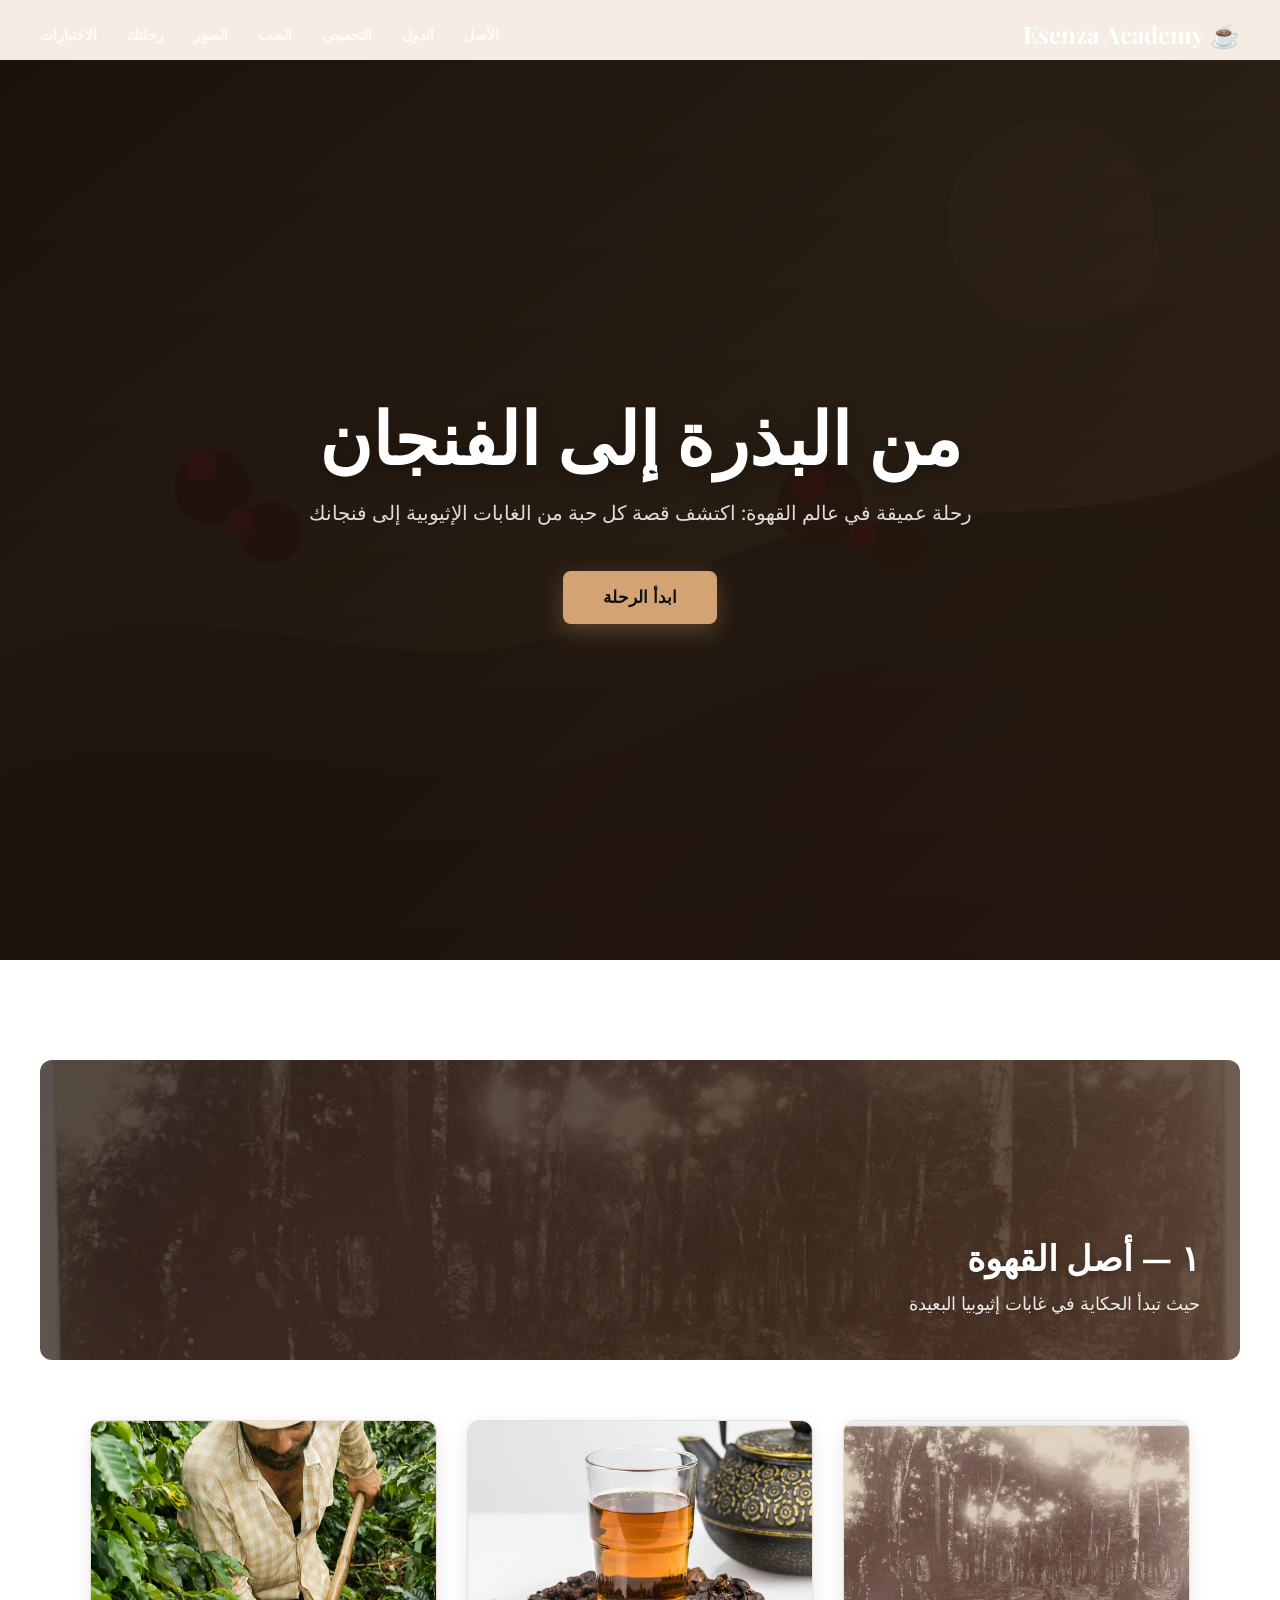
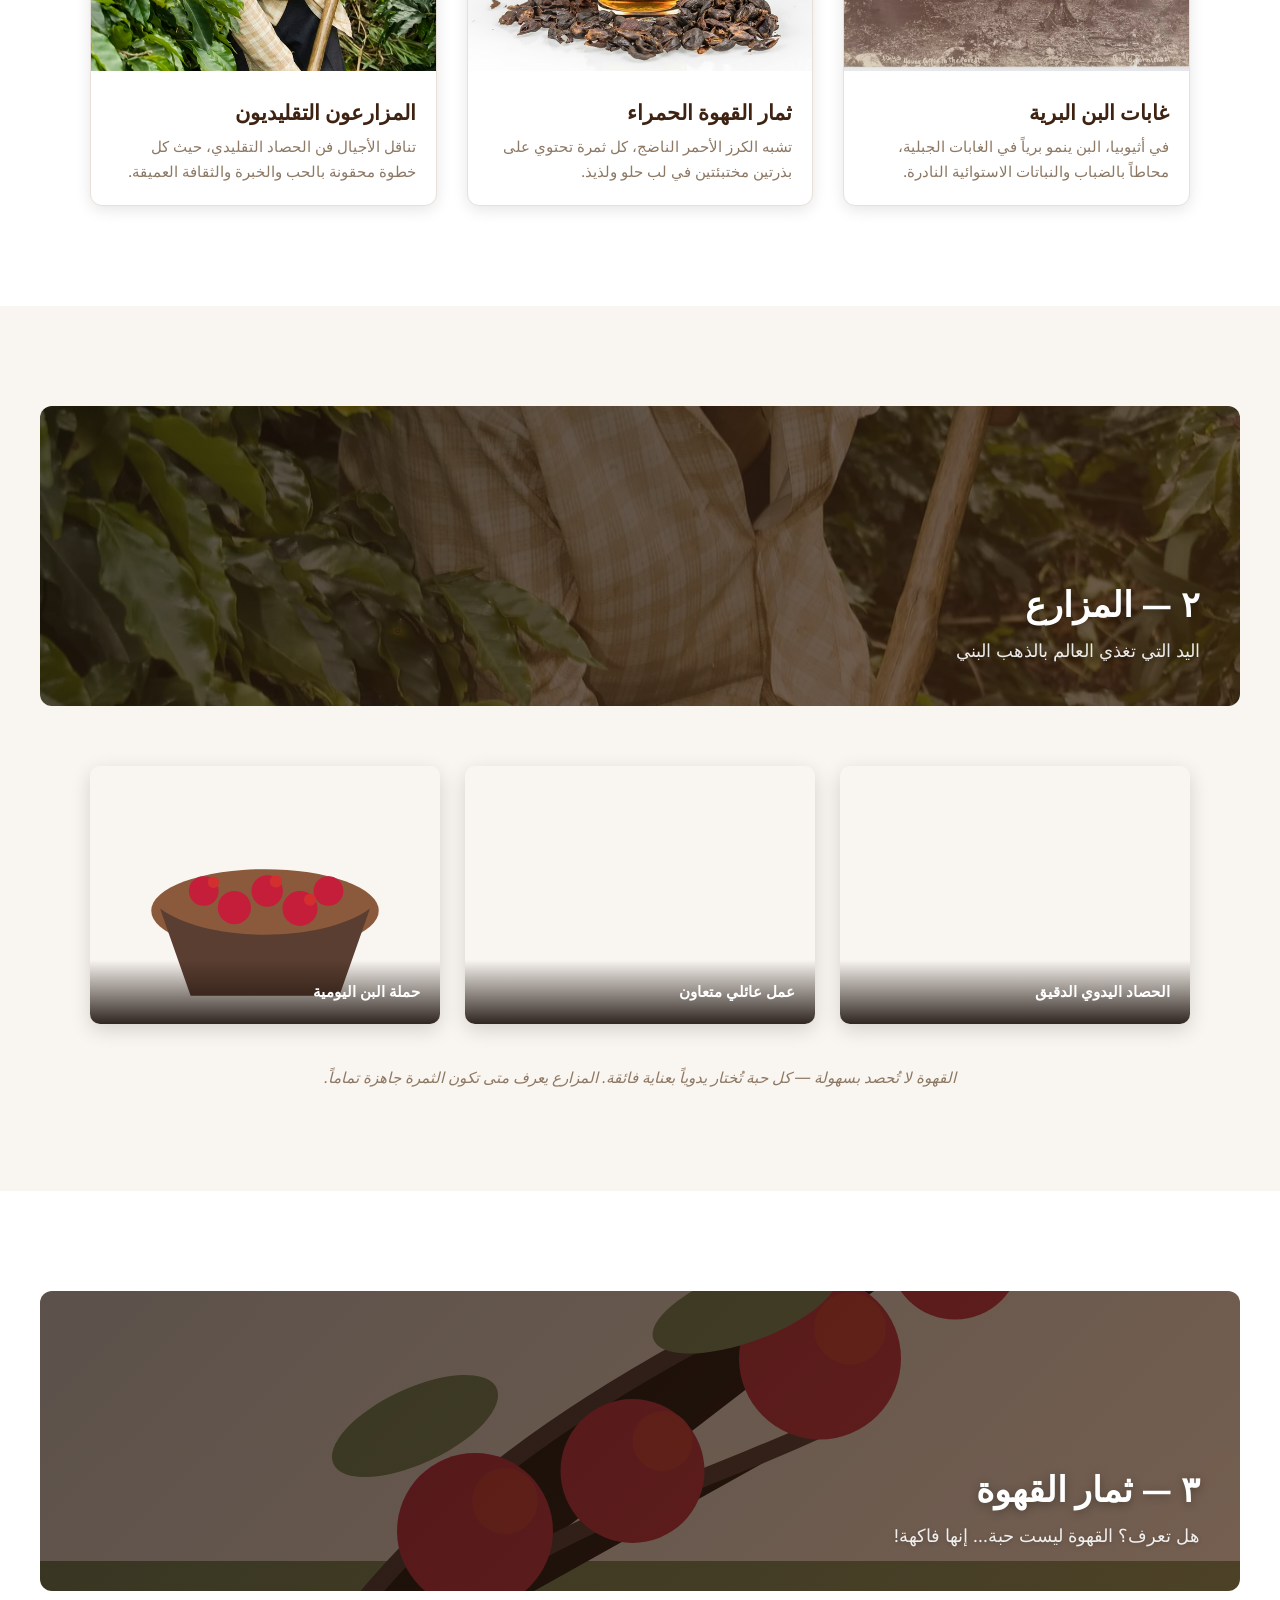
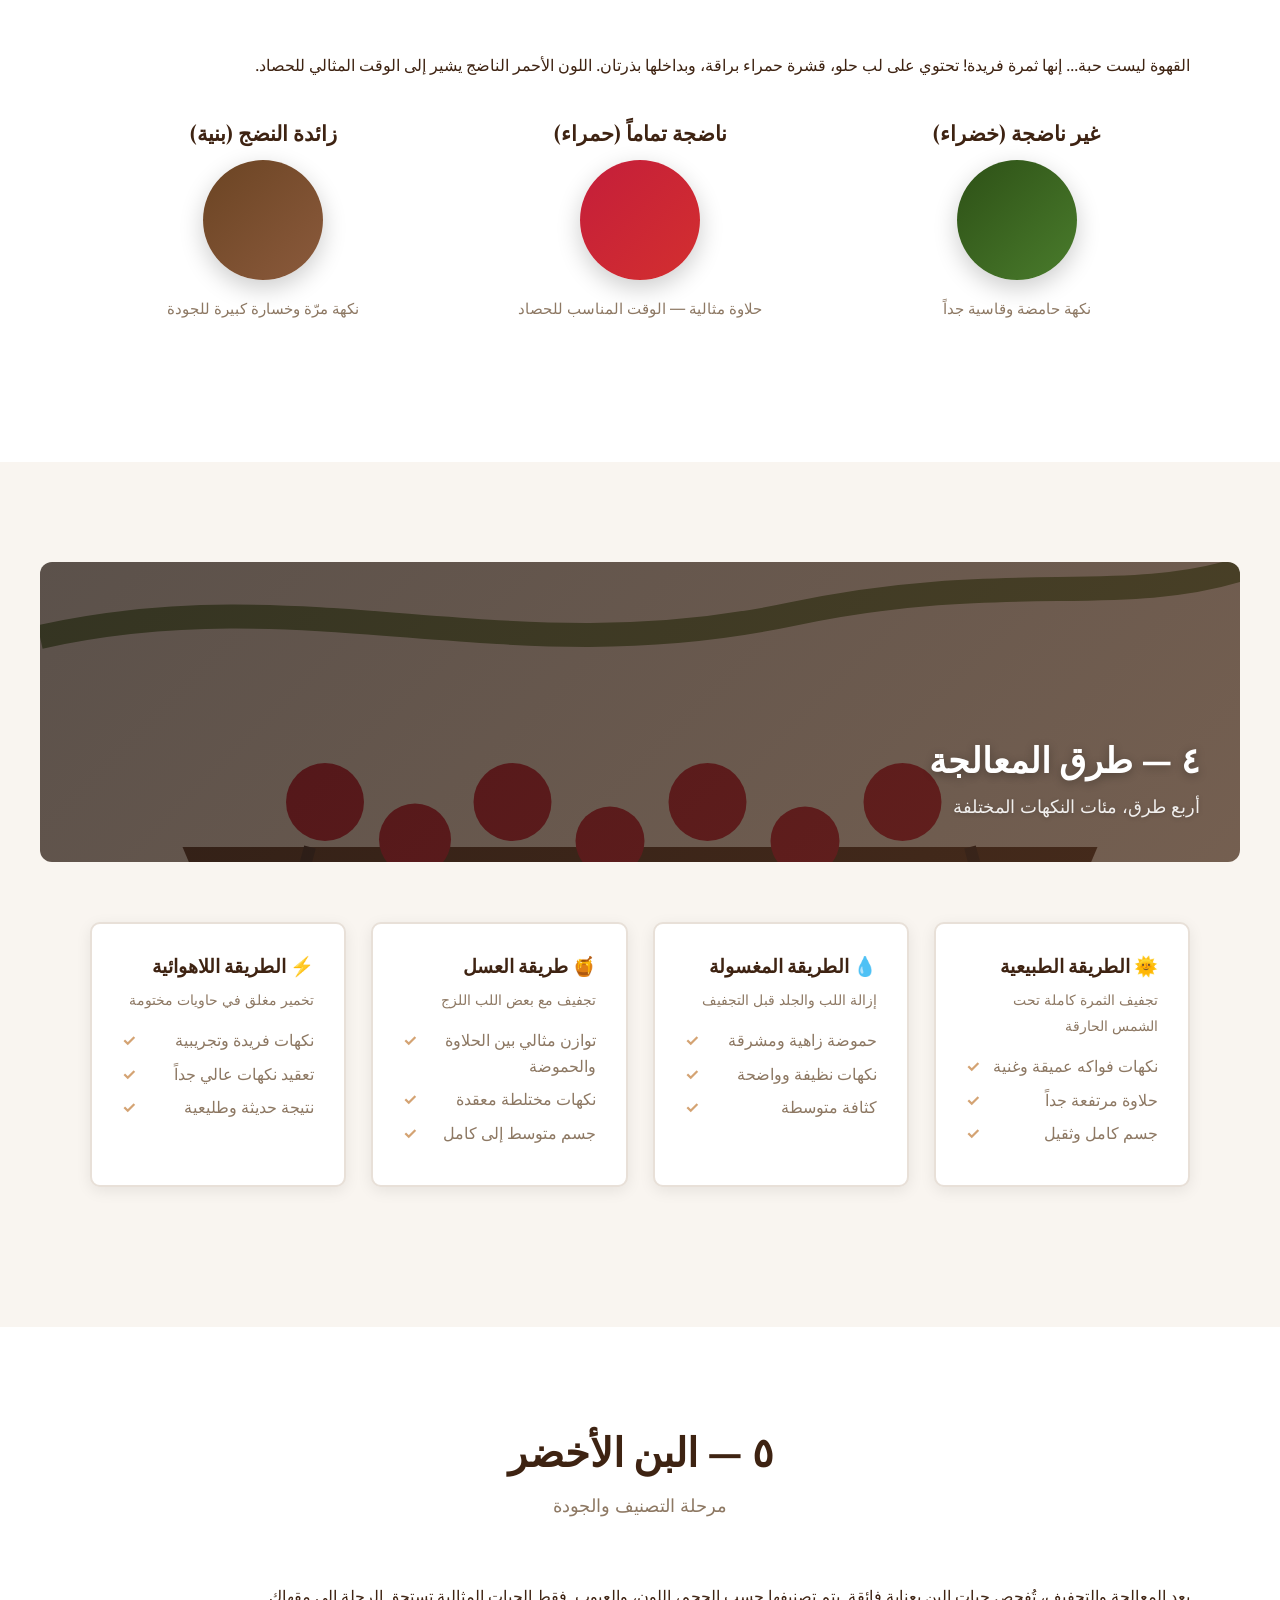
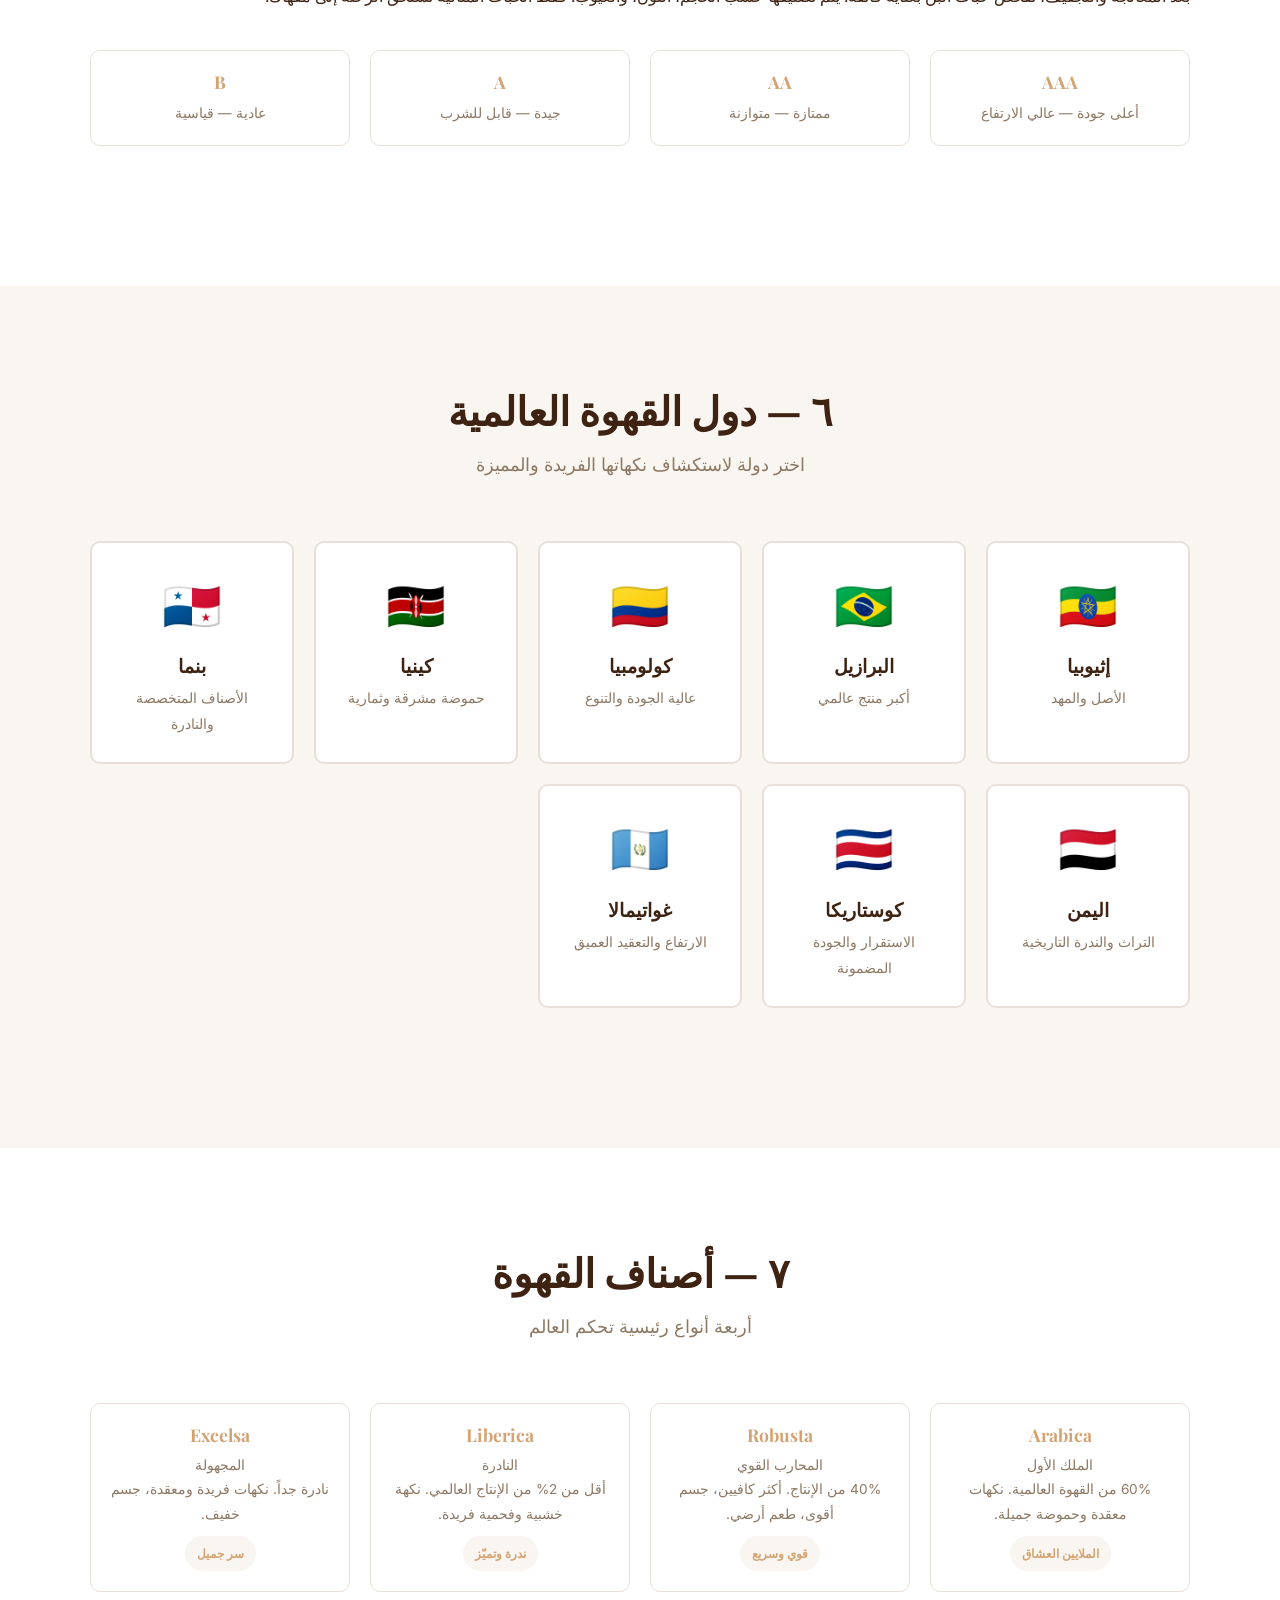
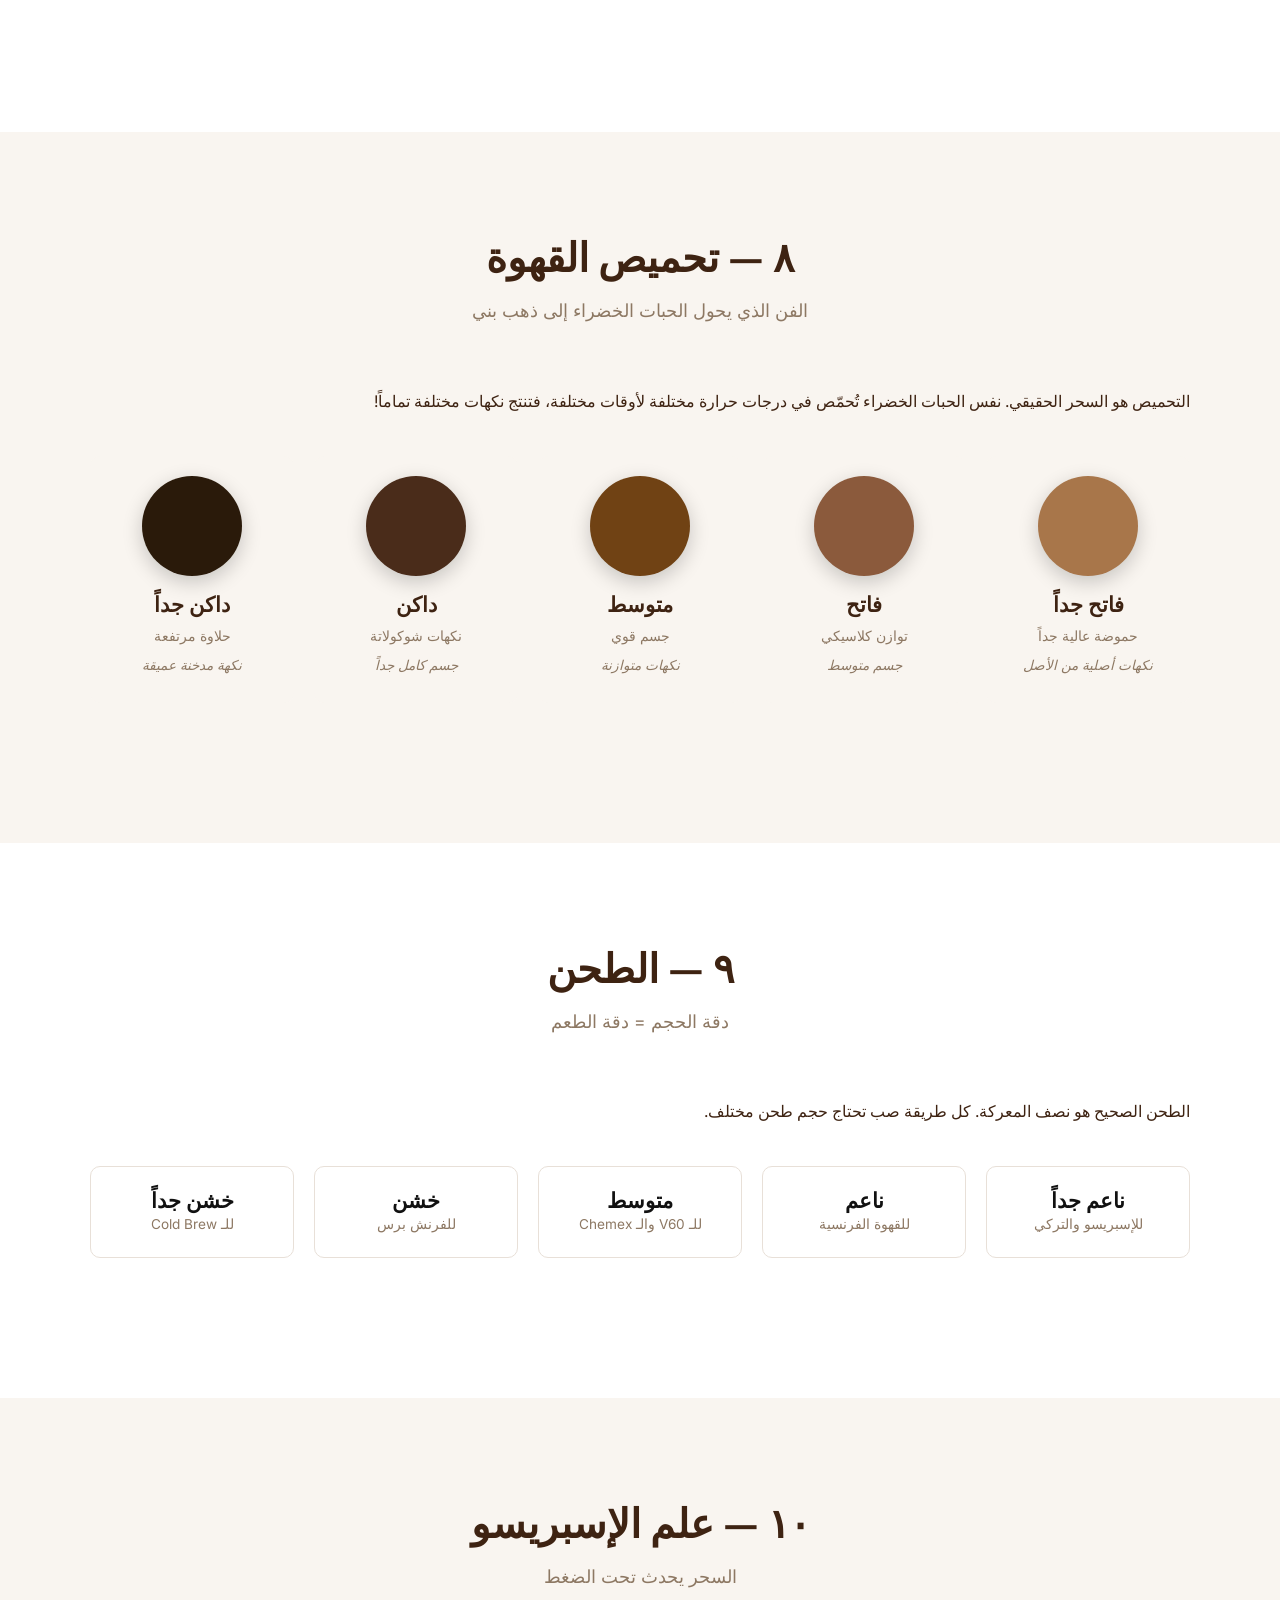
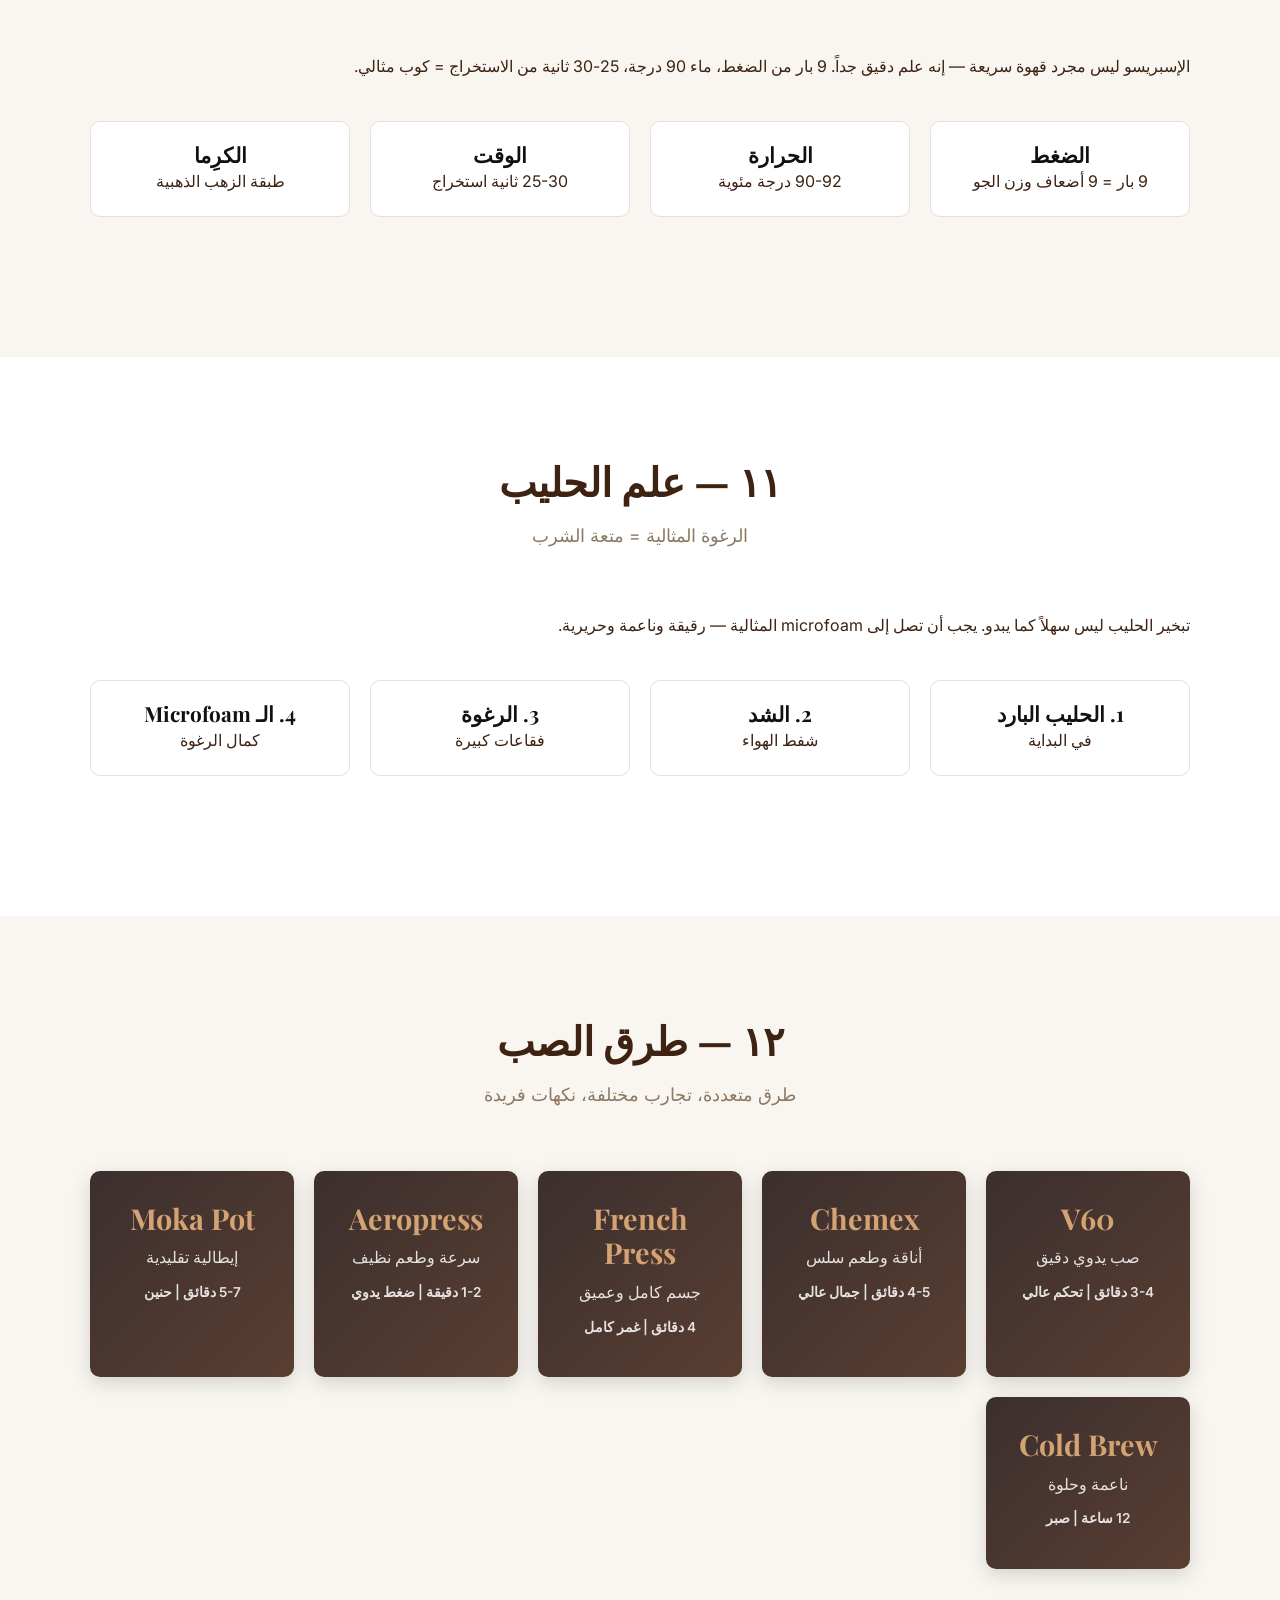
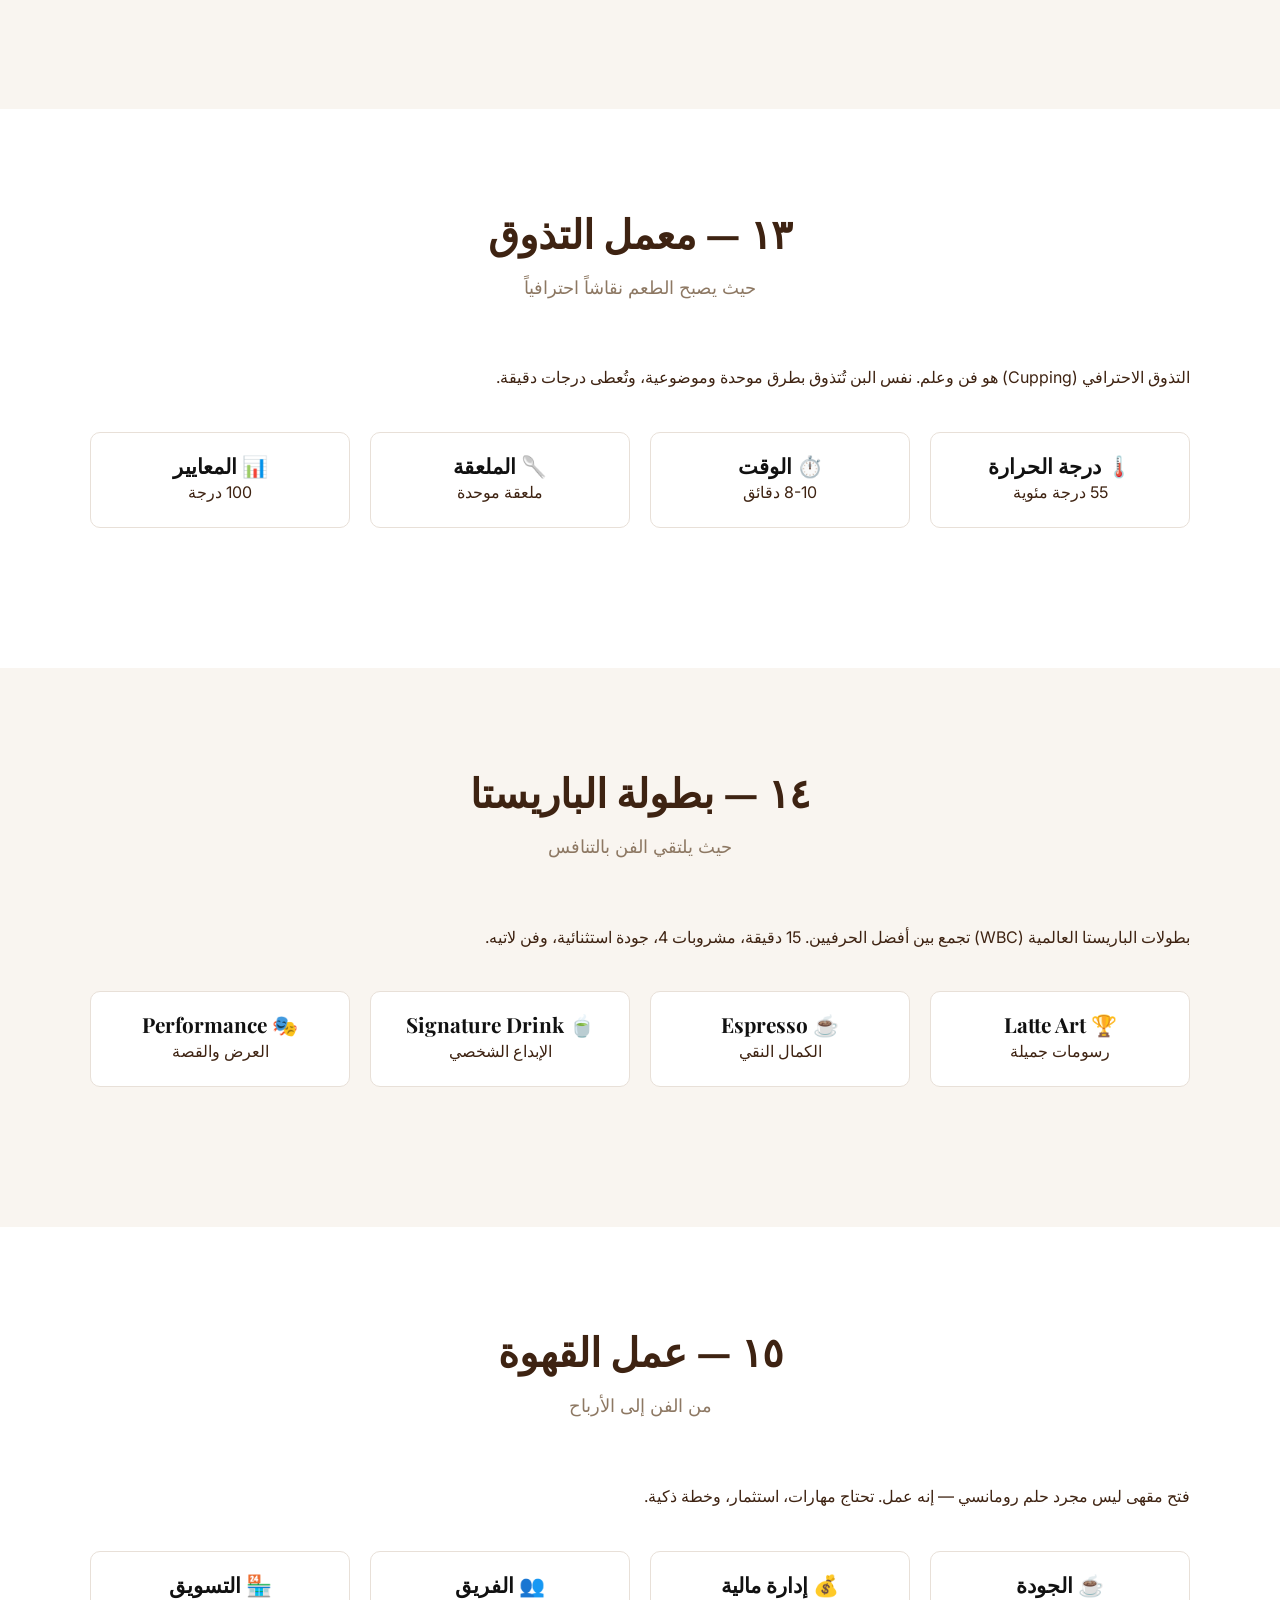
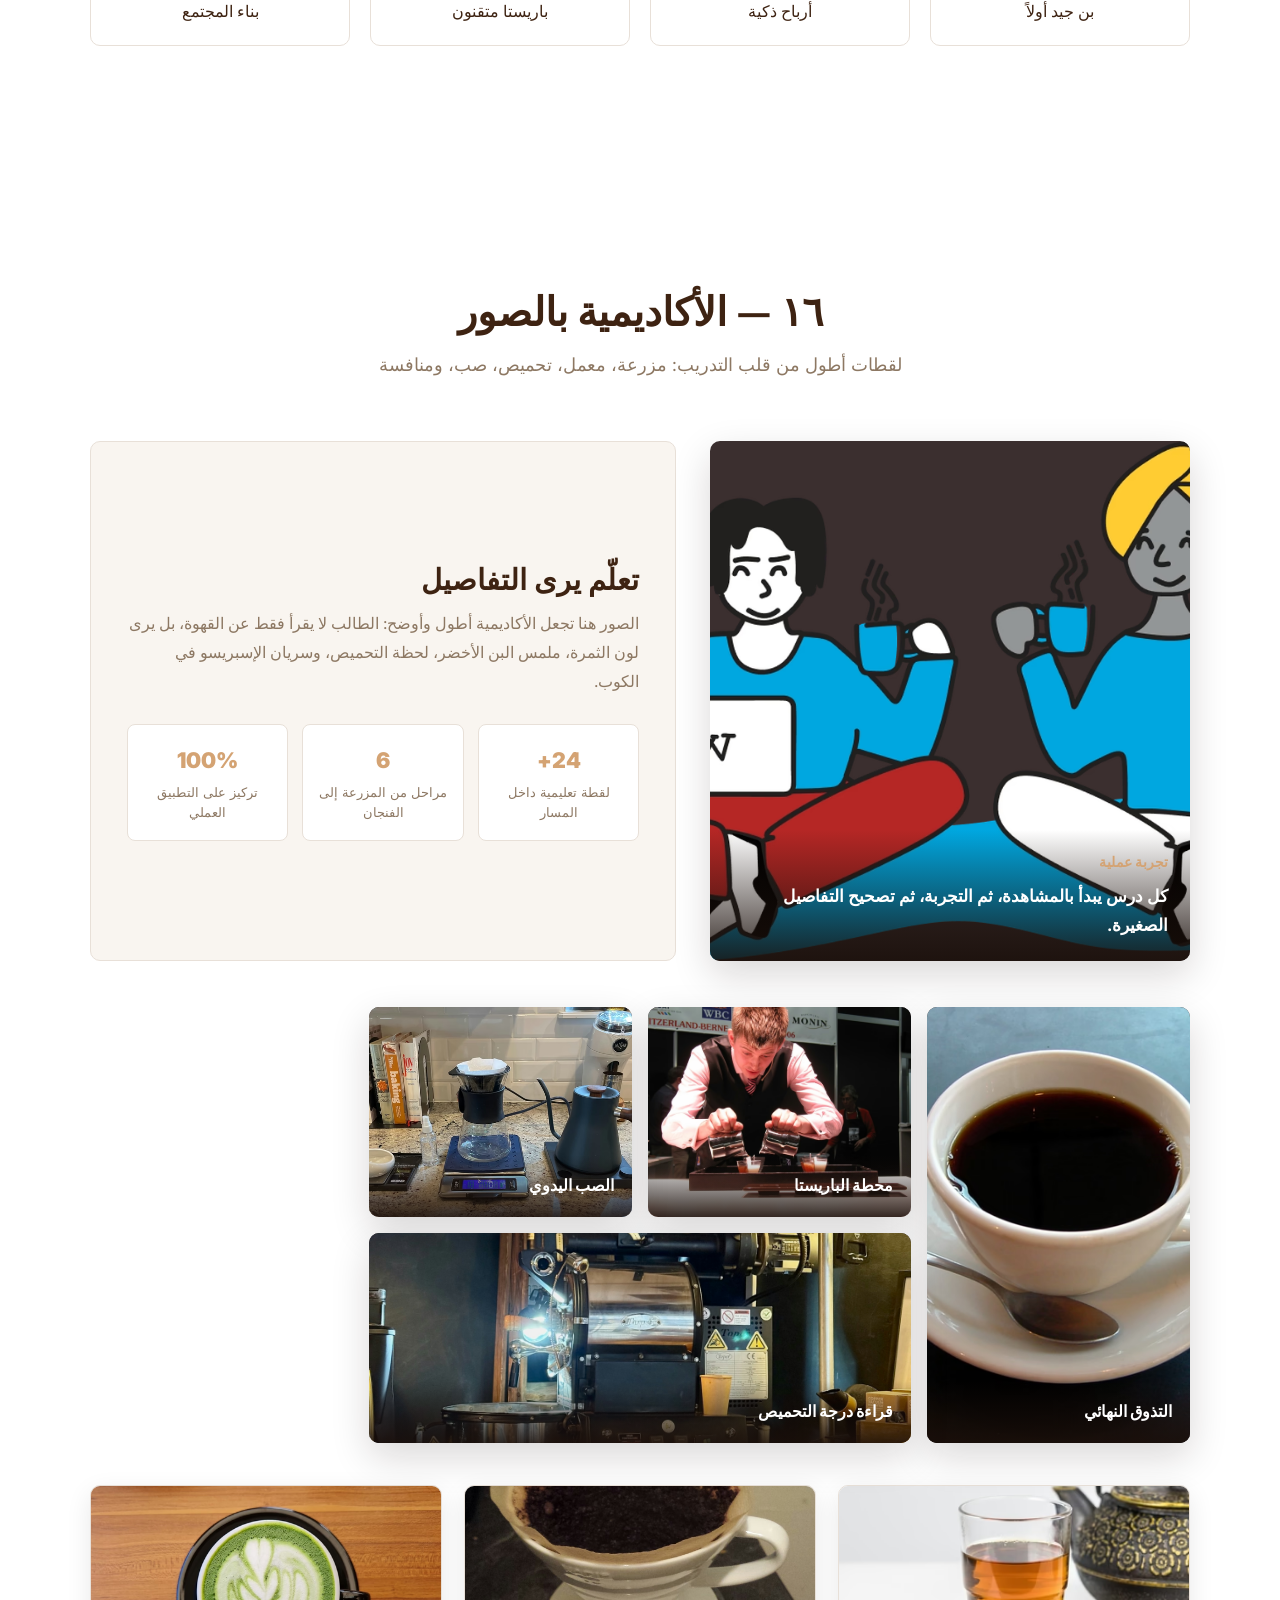
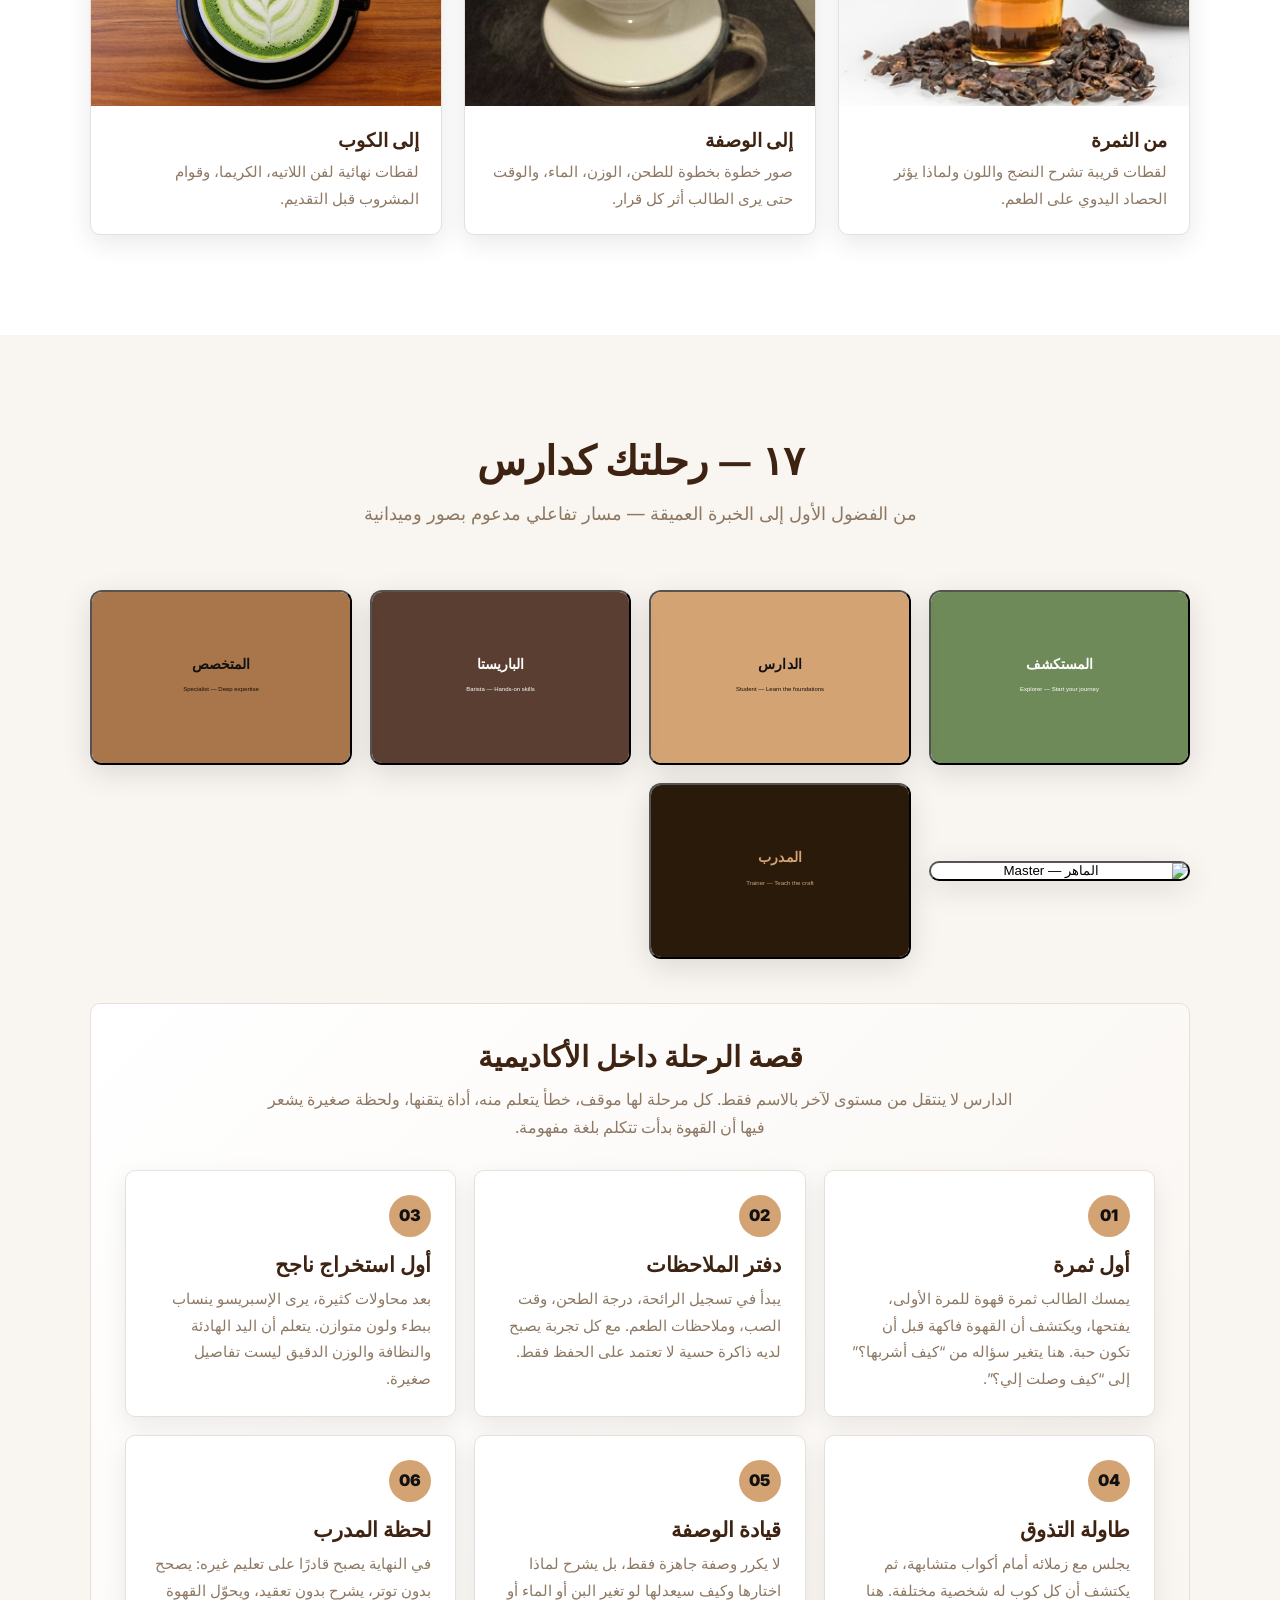
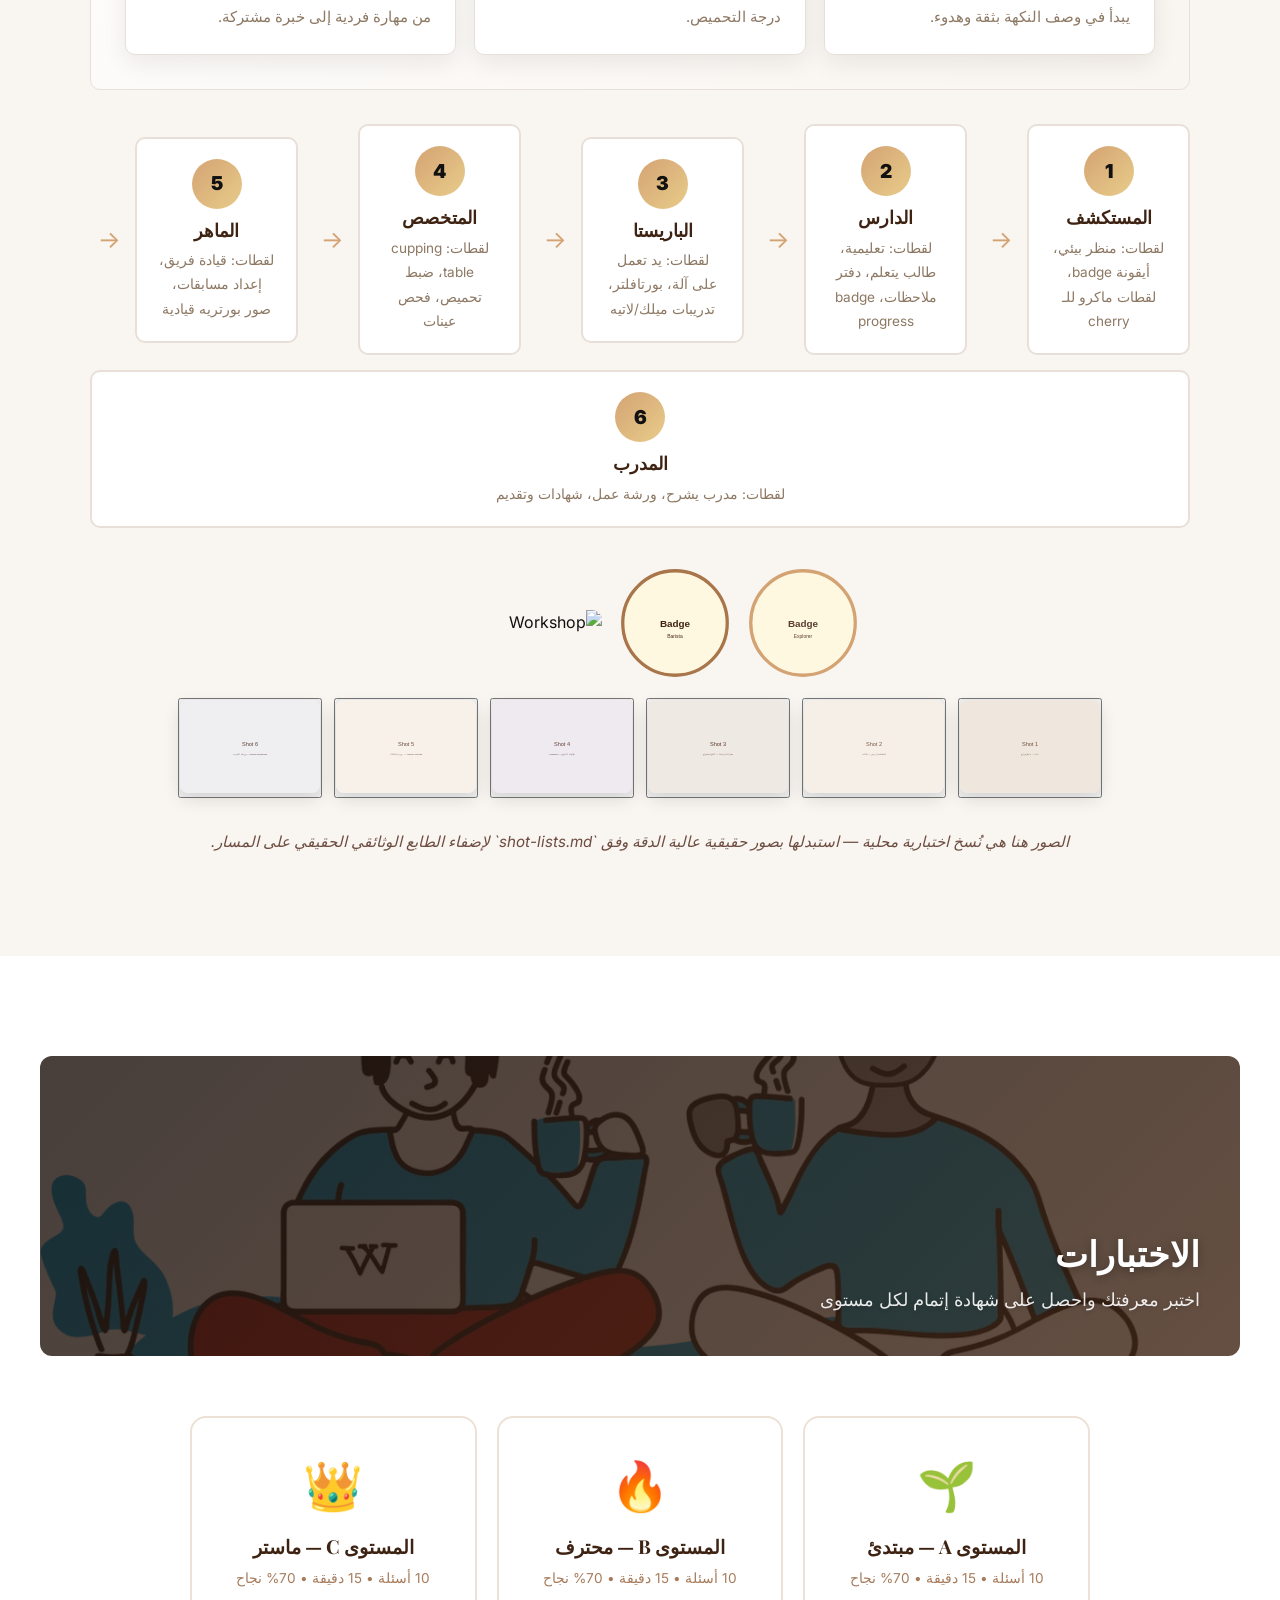
==== commit 085b28f9: "Add exam system to Esenza Academy — اختبارات المستويات A/B/C مع شهادات" ====
--- a/academy-index.html
+++ b/academy-index.html
@@ -24,6 +24,7 @@
             <li><a href="#brewing">الصب</a></li>
             <li><a href="#visual-academy">الصور</a></li>
             <li><a href="#journey">رحلتك</a></li>
+            <li><a href="#exams">الاختبارات</a></li>
         </ul>
     </div>
 </nav>
@@ -872,6 +873,39 @@
     </div>
 </section>
 
+<!-- EXAMS SECTION -->
+<section id="exams" class="academy-section">
+    <div class="section-hero" style="background: linear-gradient(135deg, rgba(26,15,10,0.8), rgba(62,35,18,0.8)), url('assets/images/derivatives/photo-classroom-1280.webp'); background-size: cover; background-position: center;">
+        <div class="section-header">
+            <h2>الاختبارات</h2>
+            <p>اختبر معرفتك واحصل على شهادة إتمام لكل مستوى</p>
+        </div>
+    </div>
+    <div class="section-content" style="padding-bottom:40px">
+        <div class="exam-grid" id="exam-grid">
+            <div class="exam-card" data-level="A">
+                <div class="exam-card-icon">🌱</div>
+                <h3>المستوى A — مبتدئ</h3>
+                <p>10 أسئلة • 15 دقيقة • 70% نجاح</p>
+                <button class="exam-btn" onclick="startExam('A')">ابدأ الاختبار</button>
+            </div>
+            <div class="exam-card" data-level="B">
+                <div class="exam-card-icon">🔥</div>
+                <h3>المستوى B — محترف</h3>
+                <p>10 أسئلة • 15 دقيقة • 70% نجاح</p>
+                <button class="exam-btn" onclick="startExam('B')">ابدأ الاختبار</button>
+            </div>
+            <div class="exam-card" data-level="C">
+                <div class="exam-card-icon">👑</div>
+                <h3>المستوى C — ماستر</h3>
+                <p>10 أسئلة • 15 دقيقة • 70% نجاح</p>
+                <button class="exam-btn" onclick="startExam('C')">ابدأ الاختبار</button>
+            </div>
+        </div>
+        <div id="exam-container"></div>
+    </div>
+</section>
+
 <!-- FOOTER -->
 <footer class="footer">
     <div class="footer-content">
@@ -881,7 +915,82 @@
     </div>
 </footer>
 
+<script src="academic-content.js"></script>
 <script src="academy-script.js"></script>
+<script>
+/* ===== EXAM SYSTEM ===== */
+const LV={A:{t:'مبتدئ',ic:'🌱',id:'A'},B:{t:'محترف',ic:'🔥',id:'B'},C:{t:'ماستر',ic:'👑',id:'C'}};
+const NAMES={A:'Foundation',B:'Professional',C:'Master'};
+
+function gM(l){return window.COURSE.filter(m=>m.id.startsWith('module-'+l))}
+function $(id){return document.getElementById(id)}
+
+function startExam(l){
+  let lv=LV[l];
+  $('exam-container').innerHTML='<div class="exam-box"><h3>'+lv.ic+' اختبار المستوى '+lv.t+'</h3><p style="margin:12px 0;color:#6d4c41">أدخل اسمك لبدء الاختبار:</p><div style="display:flex;gap:8px;flex-wrap:wrap"><input type="text" id="exam-name" placeholder="الاسم الكامل" style="flex:1;min-width:180px;padding:10px 14px;border:2px solid #ede0d4;border-radius:8px;font-size:.95rem;font-family:inherit"><button class="exam-btn" onclick="beginExam(\''+l+'\')">ابدأ</button></div></div>';
+  setTimeout(()=>{let e=$('exam-name');if(e)e.focus()},100);
+}
+
+function beginExam(l){
+  let n=$('exam-name').value.trim();
+  if(!n){alert('الرجاء إدخال اسمك');return}
+  let pool=[];
+  gM(l).forEach(m=>{if(m.quiz)pool.push(...m.quiz)});
+  if(!pool.length){$('exam-container').innerHTML='<div class="exam-box" style="color:#e74c3c">لا توجد أسئلة لهذا المستوى</div>';return}
+  let qs=pool.sort(()=>Math.random()-.5).slice(0,10);
+  window._EQ=qs;window._EL=l;window._EN=n;
+  let h='<div class="exam-box"><h3>'+LV[l].ic+' اختبار المستوى '+LV[l].t+'</h3><p style="color:#a67b5b;margin-bottom:16px;font-size:.85rem">الطالب: <strong>'+n+'</strong></p>';
+  qs.forEach((q,i)=>{
+    h+='<div class="exam-q"><div class="exam-q-num">سؤال '+(i+1)+' من 10</div><div class="exam-q-text">'+q.q+'</div>';
+    q.opts.forEach((o,oi)=>{
+      h+='<label class="exam-opt"><input type="radio" name="eq'+i+'" value="'+oi+'"><span>'+o+'</span></label>';
+    });
+    h+='</div>';
+  });
+  h+='<button class="exam-btn" onclick="submitExam()" style="width:100%;padding:14px;font-size:1.1rem">✅ إنهاء الاختبار</button></div>';
+  $('exam-container').innerHTML=h;
+  window.scrollTo(0,0);
+}
+
+function submitExam(){
+  let qs=window._EQ,l=window._EL,n=window._EN;
+  let correct=0,total=qs.length;
+  for(let i=0;i<total;i++){
+    let sel=document.querySelector('input[name="eq'+i+'"]:checked');
+    if(sel&&parseInt(sel.value)===qs[i].ans)correct++;
+  }
+  let pct=Math.round(correct/total*100),pass=pct>=70;
+  let lv=LV[l];
+  let h='<div class="exam-box"><h3 style="color:'+(pass?'#27ae60':'#e74c3c')+'">'+(pass?'🎉 تهانينا!':'😔 لم تنجح')+'</h3>'+
+    '<div class="exam-result"><div class="exam-score" style="font-size:3rem;font-weight:900;color:'+(pass?'#27ae60':'#e74c3c')+'">'+correct+'/'+total+'</div>'+
+    '<p style="color:#6d4c41;margin-top:8px">'+(pass?'✅ نجاح بنسبة '+pct+'%':'❌ النسبة '+pct+'% — المطلوب 70%')+'</p></div>';
+  if(pass){
+    let d=new Date(),mo=['يناير','فبراير','مارس','أبريل','مايو','يونيو','يوليو','أغسطس','سبتمبر','أكتوبر','نوفمبر','ديسمبر'];
+    let ds=d.getDate()+' '+mo[d.getMonth()]+' '+d.getFullYear();
+    let grd=pct>=90?'امتياز (Honours)':pct>=80?'جيد جداً (Very Good)':'ناجح (Pass)';
+    h+='<div class="exam-cert"><div class="cert-inner"><div class="cert-top">Esenza Academy</div>'+
+      '<div class="cert-title">شهادة إتمام</div><div class="cert-sub">Certificate of Completion</div>'+
+      '<div class="cert-divider"></div><div class="cert-statement">تشهد الأكاديمية بأن</div>'+
+      '<div class="cert-name">'+n+'</div>'+
+      '<div class="cert-statement">قد أتم بنجاح اختبار المستوى <strong>'+lv.t+'</strong><br>في برنامج تدريب الباريستا المحترف</div>'+
+      '<div class="cert-level">'+lv.ic+' المستوى '+lv.id+' — '+lv.t+' <span style="color:#a67b5b;font-size:.7rem">('+NAMES[l]+' Level)</span></div>'+
+      '<div class="cert-score">'+pct+'% — '+grd+'</div>'+
+      '<div class="cert-bar"><div class="cert-bar-fill" style="width:'+pct+'%"></div></div>'+
+      '<div class="cert-footer"><span>📅 '+ds+'</span><span>☕ Esenza Academy</span></div></div></div>'+
+      '<button class="exam-btn" onclick="window.print()" style="background:#3e2312;color:white">🖨️ طباعة الشهادة</button>';
+  } else {
+    h+='<button class="exam-btn" onclick="startExam(\''+l+'\')">🔄 إعادة الاختبار</button>';
+  }
+  h+=' <button class="exam-btn" onclick="resetExam()" style="background:#ede0d4;color:#6d4c41">🔙 العودة للاختبارات</button></div>';
+  $('exam-container').innerHTML=h;
+  window.scrollTo(0,0);
+}
+
+function resetExam(){
+  $('exam-container').innerHTML='';
+  window.scrollTo(0,0);
+}
+</script>
 <!-- LIGHTBOX / JOURNEY DETAIL MODAL -->
 <div id="journey-lightbox" class="lightbox" aria-hidden="true" role="dialog" aria-label="تفاصيل رحلة الدارس">
     <div class="lightbox-backdrop" data-action="close"></div>
--- a/academy-styles.css
+++ b/academy-styles.css
@@ -1249,3 +1249,35 @@
     .lightbox-meta{width:100%}
     .lightbox-close{top:8px;right:8px}
 }
+
+/* ===== EXAM SYSTEM ===== */
+.exam-grid{display:grid;grid-template-columns:repeat(auto-fit,minmax(260px,1fr));gap:20px;margin:30px auto;max-width:900px}
+.exam-card{background:white;border-radius:16px;padding:30px;text-align:center;border:2px solid #ede0d4;transition:.3s}
+.exam-card:hover{transform:translateY(-4px);box-shadow:0 8px 30px rgba(0,0,0,.08)}
+.exam-card-icon{font-size:3rem;margin-bottom:10px}
+.exam-card h3{color:#3e2312;margin-bottom:8px;font-size:1.2rem}
+.exam-card p{color:#a67b5b;font-size:.85rem;margin-bottom:16px}
+.exam-btn{padding:10px 24px;border:none;border-radius:8px;font-weight:700;cursor:pointer;background:#d4a85a;color:#1a0f0a;transition:.3s;font-family:inherit;font-size:.9rem}
+.exam-btn:hover{background:#b8922e;transform:translateY(-1px);box-shadow:0 4px 12px rgba(212,168,90,.3)}
+.exam-box{background:white;border-radius:16px;padding:30px;max-width:700px;margin:30px auto;border:1px solid #ede0d4}
+.exam-box h3{color:#3e2312;margin-bottom:12px}
+.exam-q{background:#faf5ef;border-radius:12px;padding:18px;margin-bottom:14px;border:1px solid #ede0d4}
+.exam-q-num{font-size:.75rem;color:#a67b5b;margin-bottom:6px}
+.exam-q-text{font-weight:700;color:#3e2312;margin-bottom:12px;font-size:1.05rem}
+.exam-opt{display:flex;align-items:center;gap:10px;padding:8px 12px;margin:4px 0;border-radius:8px;cursor:pointer;transition:.2s;background:white;border:1px solid #ede0d4}
+.exam-opt:hover{background:#ede0d4;border-color:#d4a85a}
+.exam-opt input[type="radio"]{accent-color:#d4a85a;width:16px;height:16px;cursor:pointer}
+.exam-result{background:#fff8e1;padding:24px;border-radius:12px;text-align:center;margin-bottom:20px}
+.exam-cert{background:white;padding:30px 20px;border-radius:16px;margin:20px 0;text-align:center;border:2px solid #d4a85a;position:relative;overflow:hidden}
+.cert-inner{position:relative;z-index:1}
+.cert-top{color:#d4a85a;font-size:1.2rem;font-weight:700;letter-spacing:2px;margin-bottom:8px}
+.cert-title{font-size:1.5rem;font-weight:700;color:#3e2312;margin-bottom:4px}
+.cert-sub{font-size:.85rem;color:#a67b5b;margin-bottom:16px}
+.cert-divider{width:80px;height:2px;background:linear-gradient(90deg,transparent,#d4a85a,transparent);margin:0 auto 16px}
+.cert-statement{color:#6d4c41;font-size:.95rem;margin-bottom:6px}
+.cert-name{font-size:2rem;font-weight:700;color:#3e2312;margin:12px 0;font-family:Georgia,serif}
+.cert-level{margin:12px 0 8px;font-size:.95rem;color:#6d4c41}
+.cert-score{color:#3e2312;font-weight:700;margin-bottom:8px}
+.cert-bar{height:8px;background:#ede0d4;border-radius:4px;margin:10px auto;max-width:300px;overflow:hidden}
+.cert-bar-fill{height:100%;background:linear-gradient(90deg,#d4a85a,#e8cc8a);border-radius:4px;transition:width 1s}
+.cert-footer{display:flex;justify-content:center;gap:20px;margin-top:16px;font-size:.85rem;color:#a67b5b}
